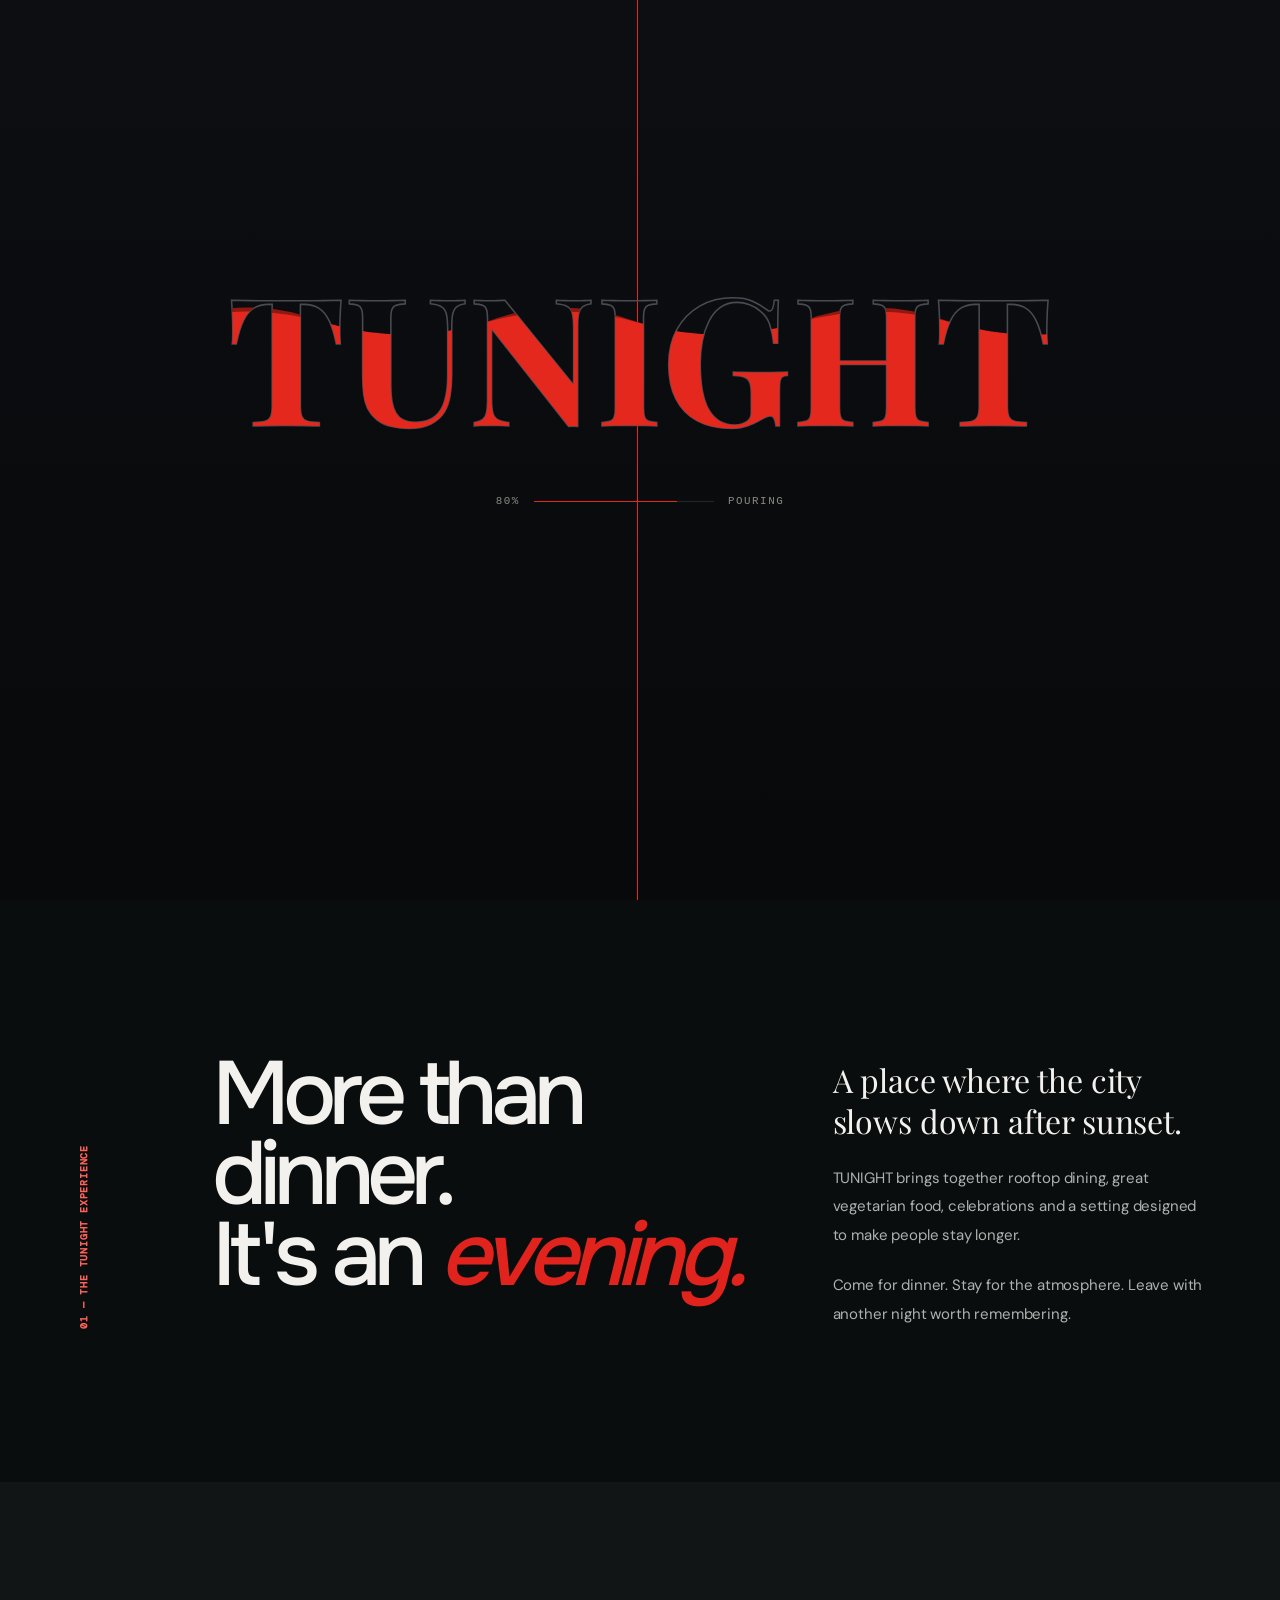
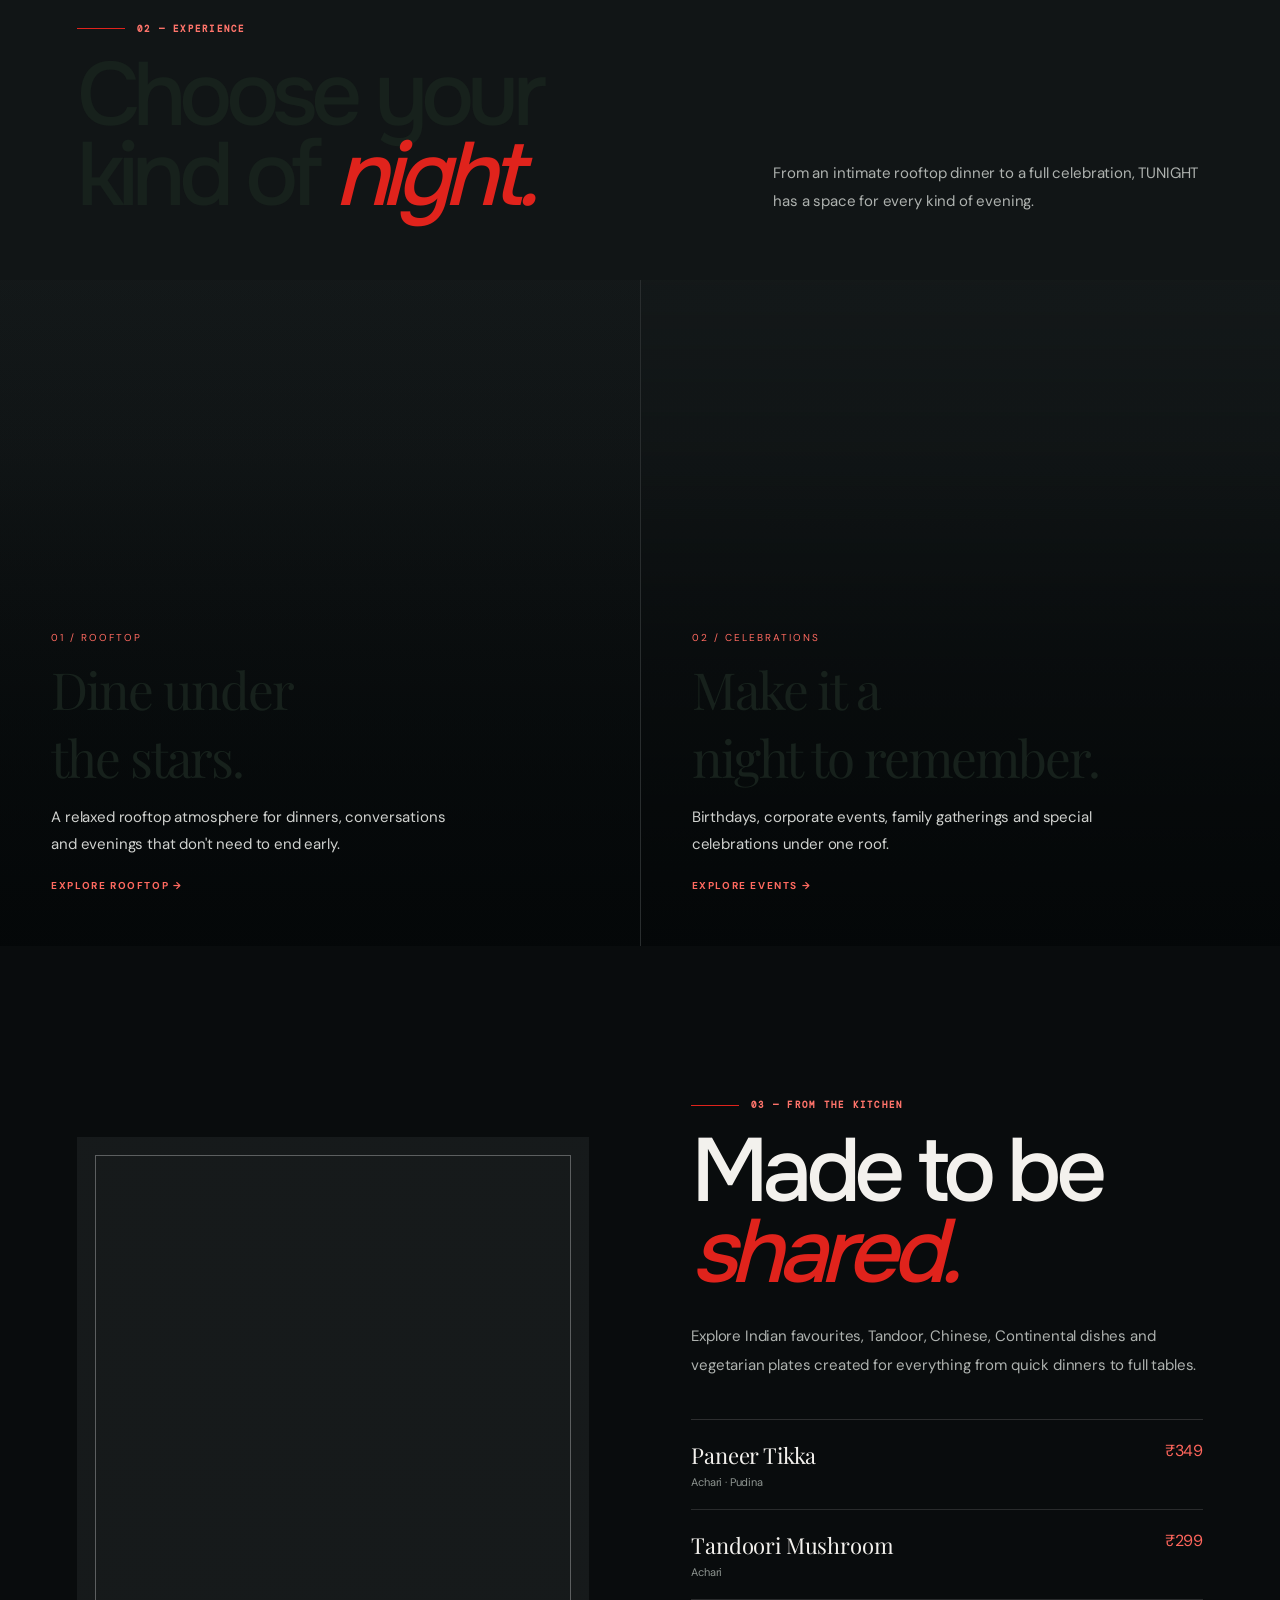
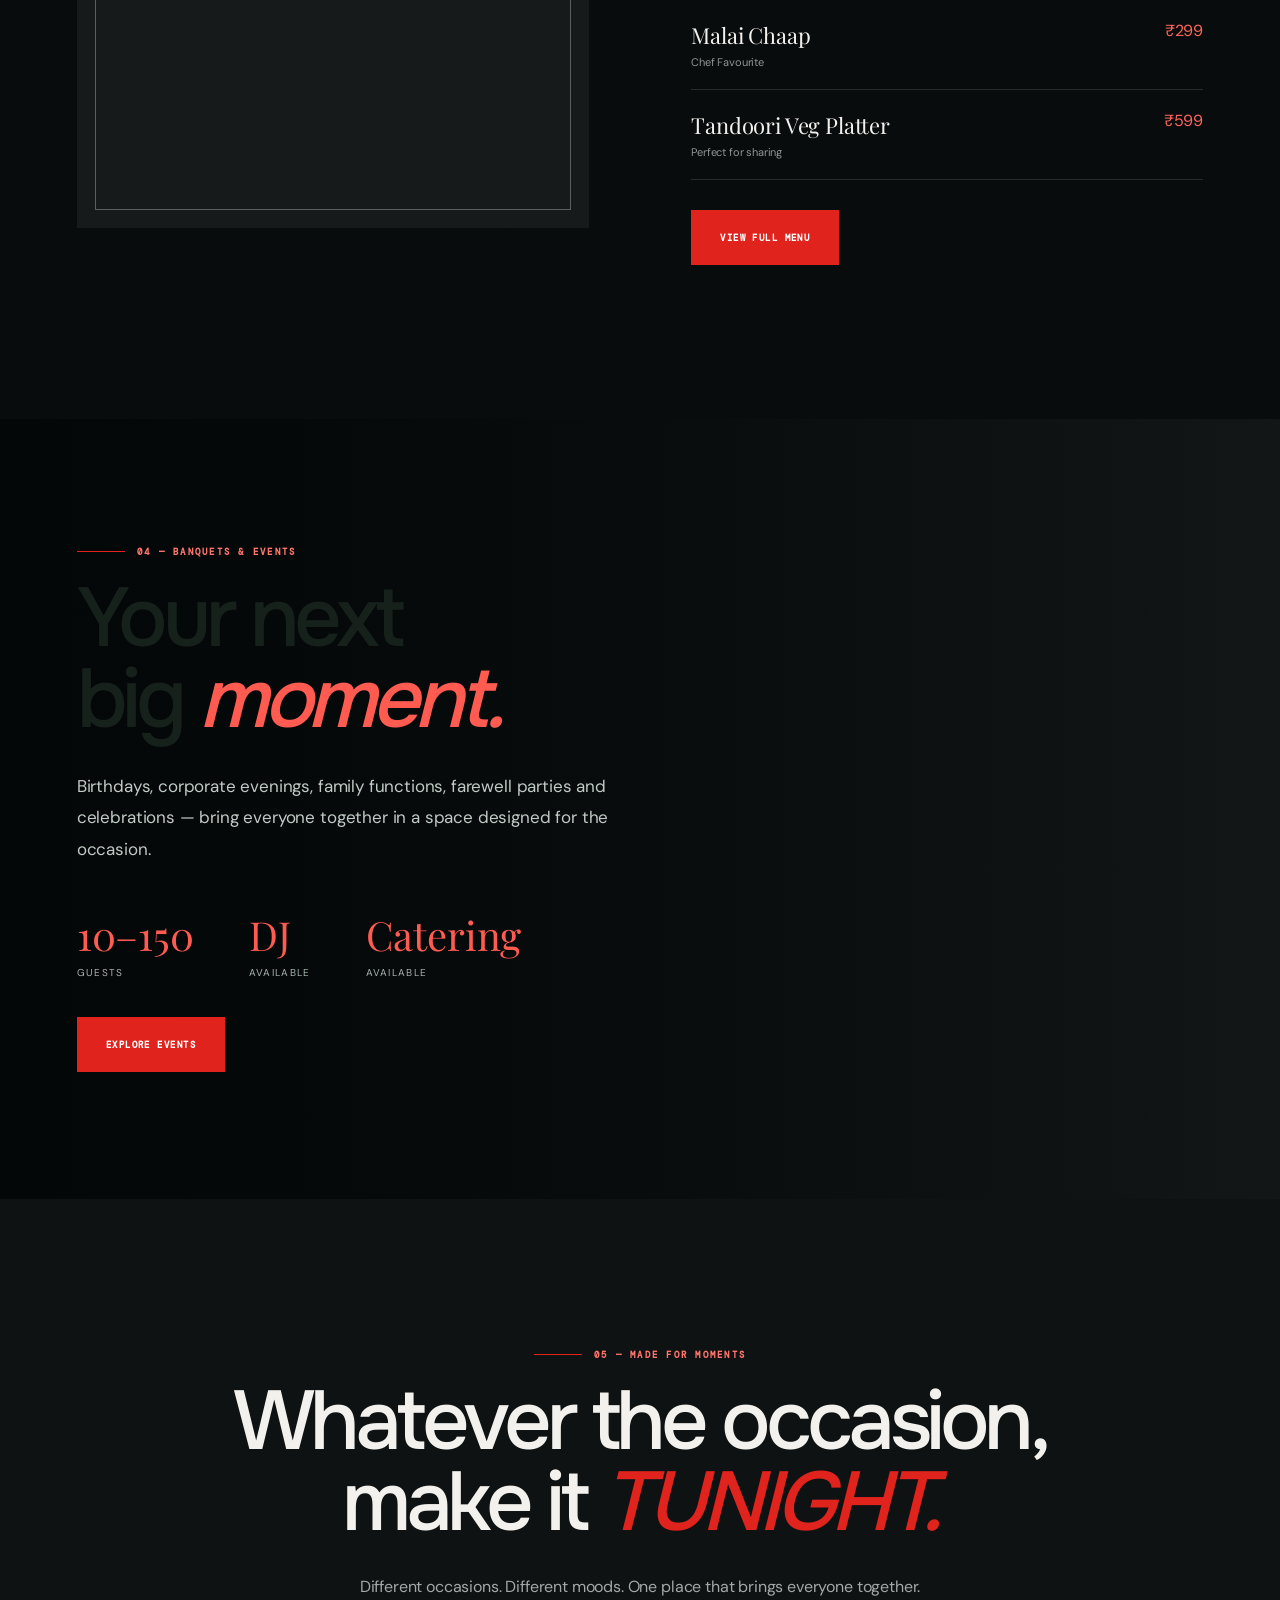
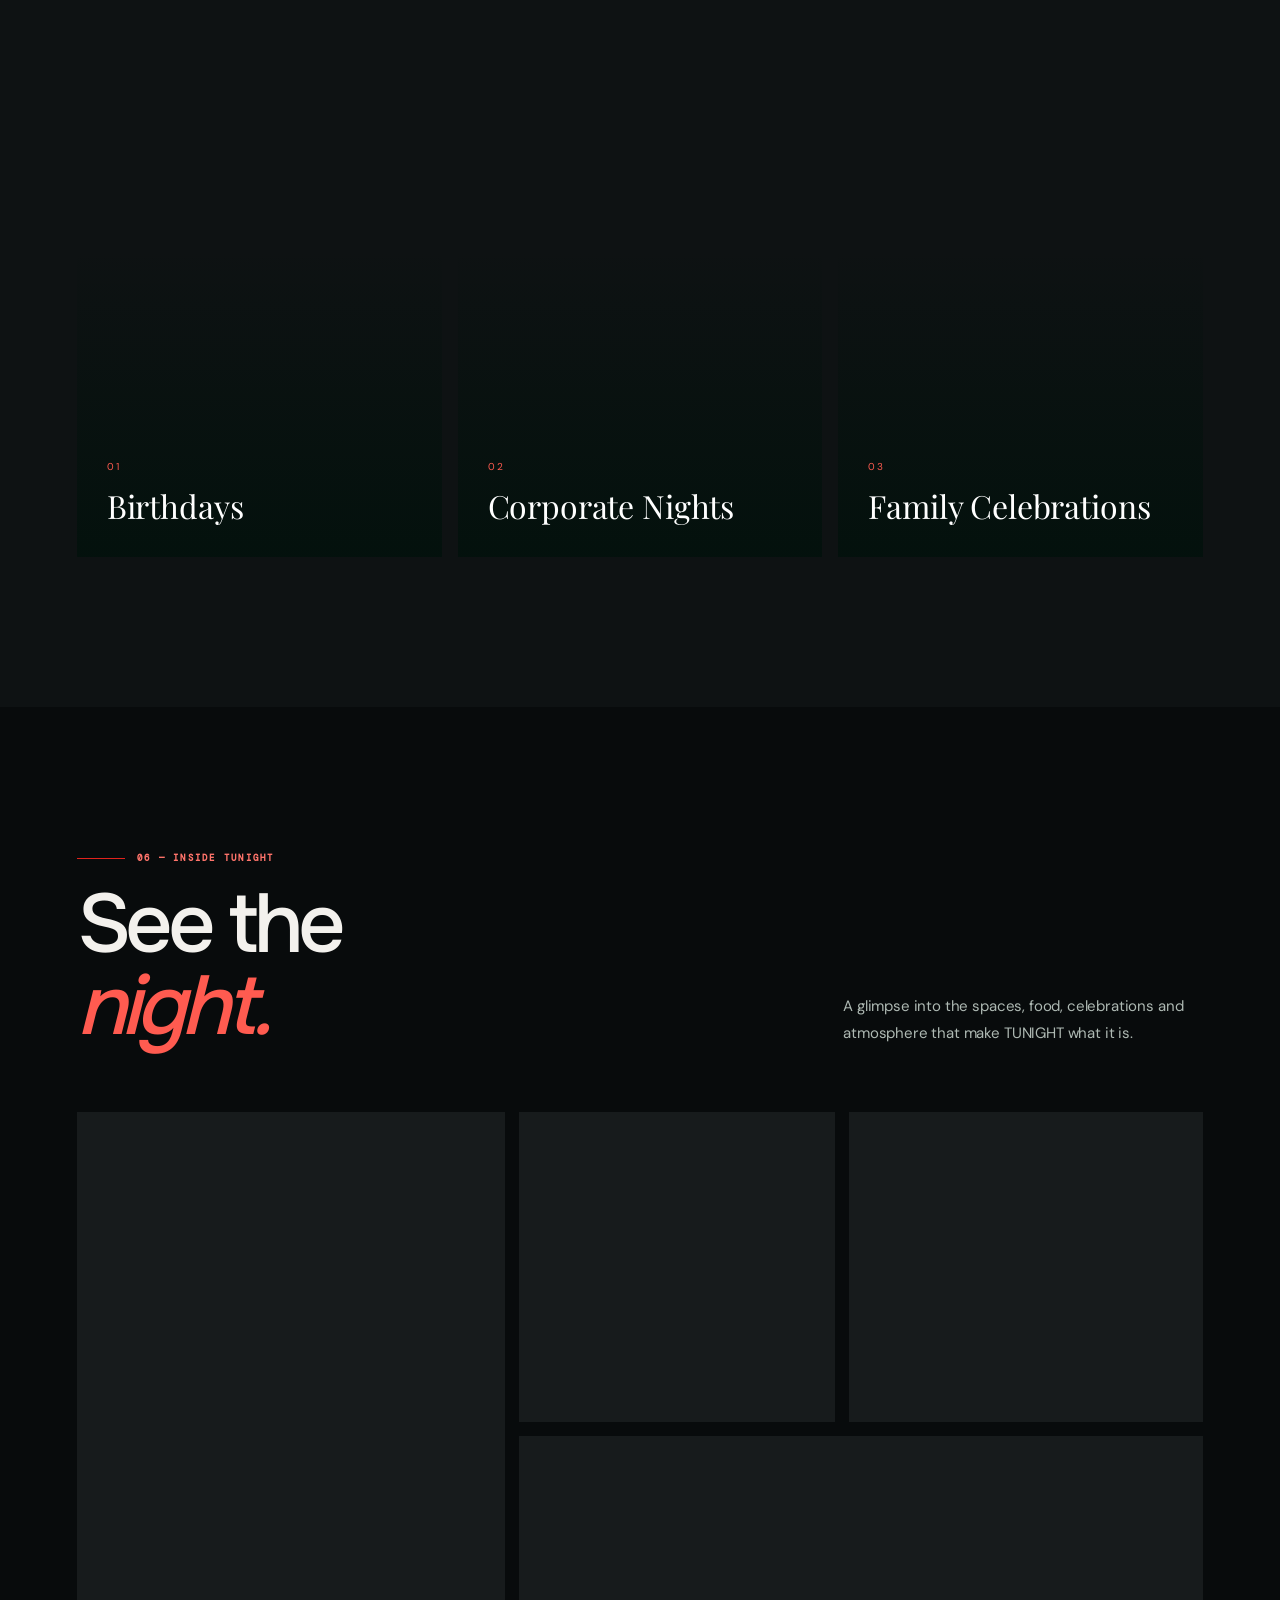
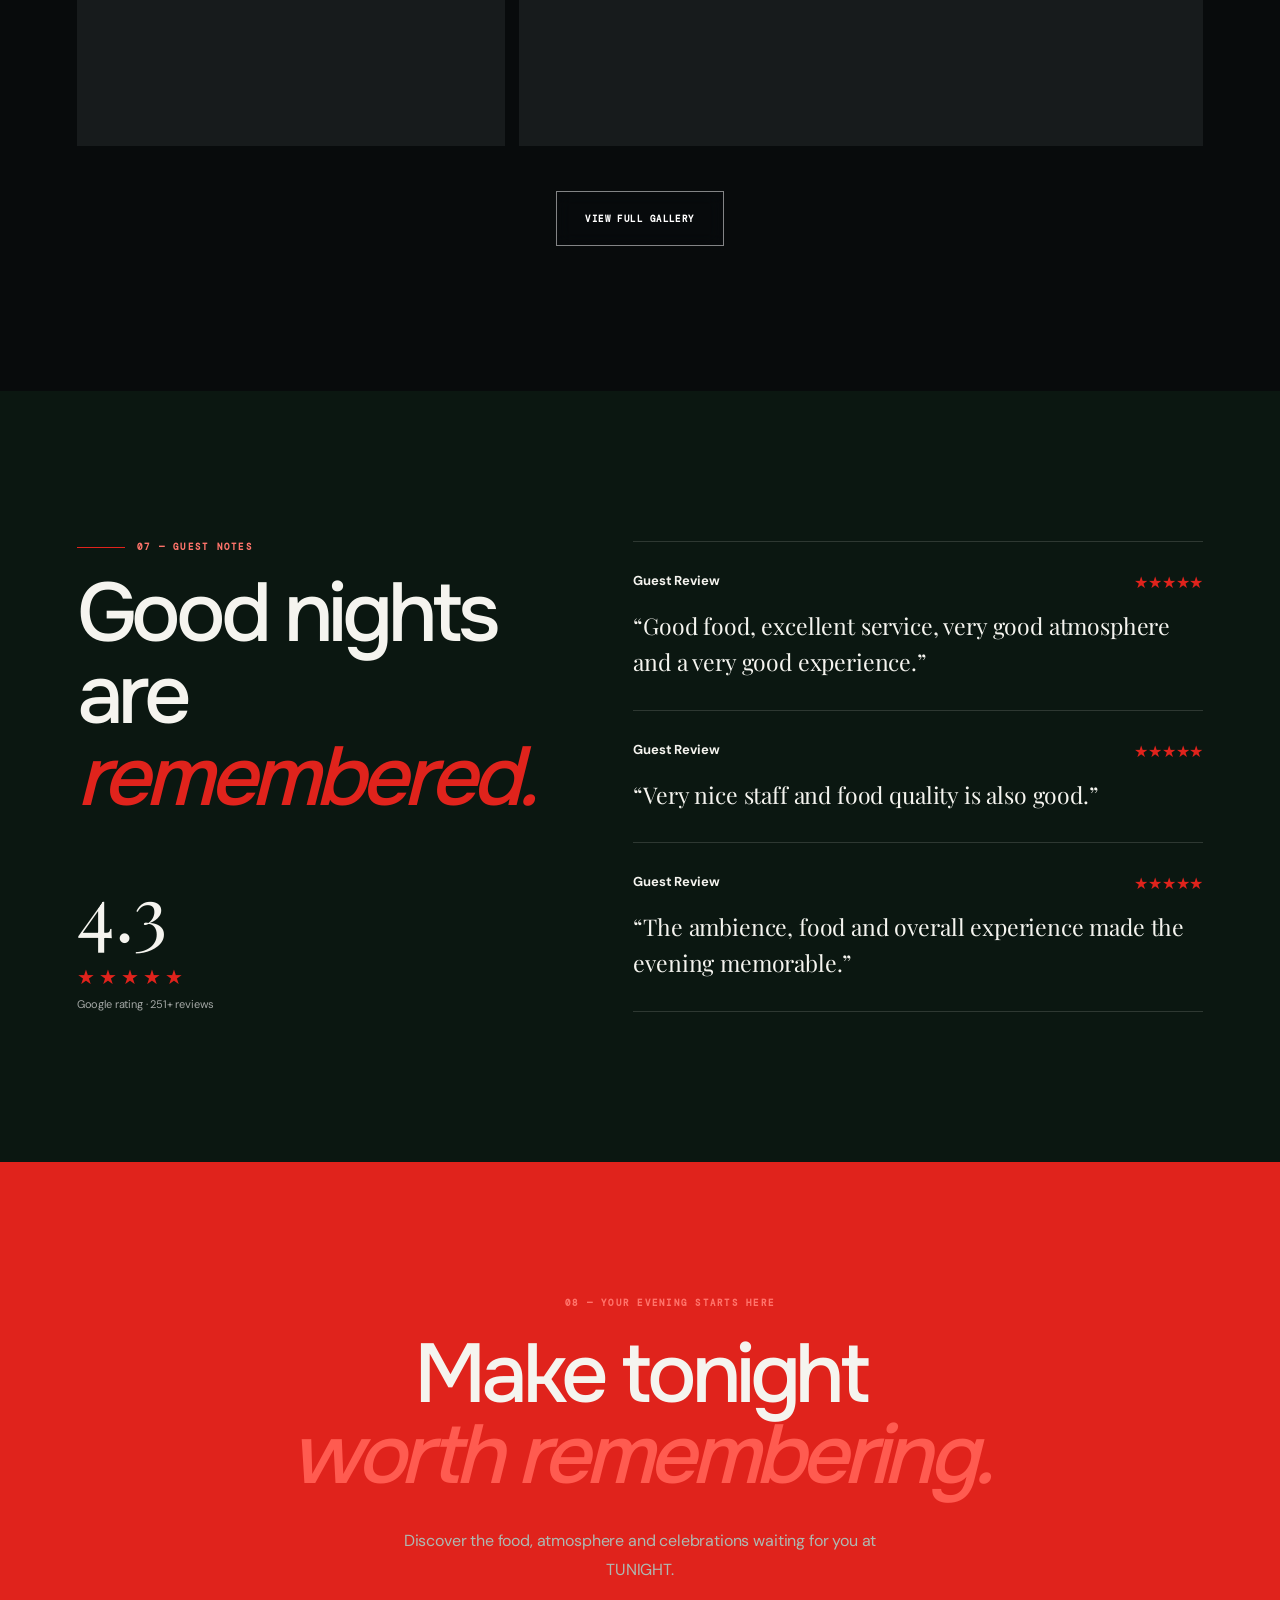
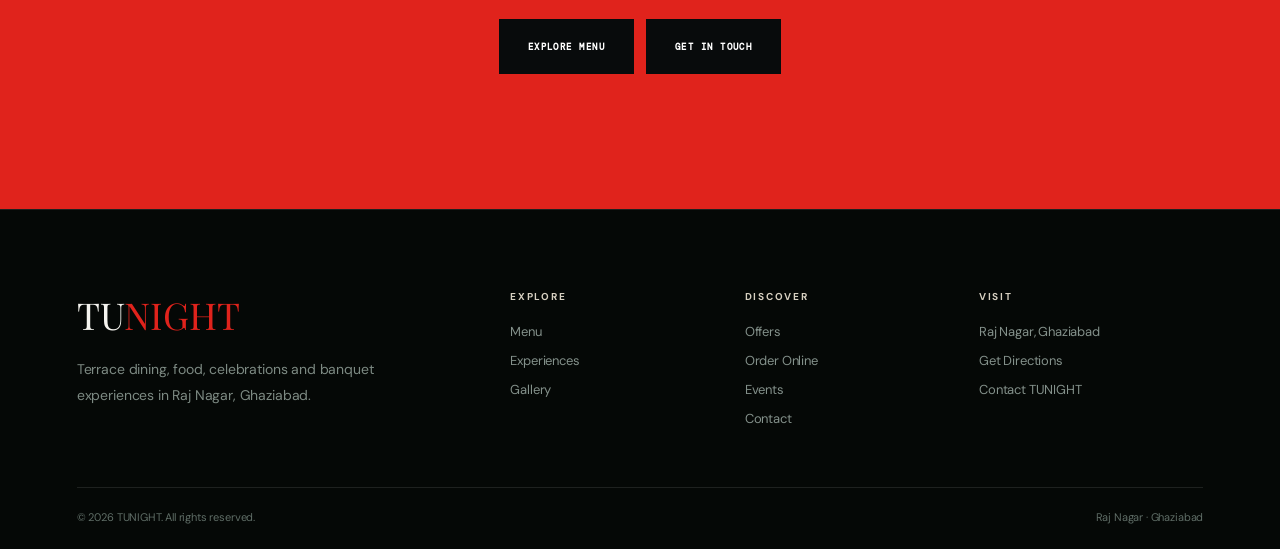
==== index.html @ 3afc0507 "Remove skip intro button from Tunight entry animation" ====
<!DOCTYPE html>
<html lang="en">
<head>
<meta charset="UTF-8">
<meta name="viewport" content="width=device-width, initial-scale=1.0">

<title>TUNIGHT — Terrace Restro & Banquet</title>

<link rel="preconnect" href="https://fonts.googleapis.com">
<link rel="preconnect" href="https://fonts.gstatic.com" crossorigin>

<link href="https://fonts.googleapis.com/css2?family=DM+Sans:wght@400;500;600;700&family=Playfair+Display:ital,wght@0,400;0,500;0,600;1,400;1,500&display=swap" rel="stylesheet">

<!-- UNIVERSAL / GLOBAL CSS -->
<link rel="stylesheet" href="global.css">

<style>

:root{
    --green:#09271d;
    --green-2:#103b2d;
    --green-3:#174936;

    --gold:#c7a766;
    --gold-light:#dfc98f;

    --cream:#f3eee3;
    --cream-light:#faf8f2;

    --white:#ffffff;
    --black:#07100c;

    --text:#17231e;
    --muted:#707872;

    --line:rgba(23,35,30,.14);

    --container:1280px;
}

*{
    margin:0;
    padding:0;
    box-sizing:border-box;
}

html{
    scroll-behavior:smooth;
}

body{
    background:var(--cream);
    color:var(--text);
    font-family:"DM Sans",sans-serif;
    overflow-x:hidden;
}

img{
    display:block;
    width:100%;
}

a{
    color:inherit;
    text-decoration:none;
}

button{
    font:inherit;
}

.container{
    width:min(var(--container),90%);
    margin:auto;
}

/* IMAGE */

.photo{
    position:relative;
    overflow:hidden;
    background:
        linear-gradient(
            135deg,
            #12382b,
            #071811
        );
}

.photo::before{
    content:"TUNIGHT";
    position:absolute;
    inset:0;
    display:grid;
    place-items:center;
    color:rgba(255,255,255,.18);
    font-family:"Playfair Display",serif;
    font-size:30px;
    letter-spacing:.08em;
    z-index:0;
}

.photo img{
    position:relative;
    z-index:1;
    height:100%;
    object-fit:cover;
}

.photo img[src=""]{
    display:none;
}

/* HEADER */

.header{
    position:absolute;
    top:0;
    left:0;
    width:100%;
    z-index:100;
    color:white;
    border-bottom:1px solid rgba(255,255,255,.15);
}

.nav{
    min-height:88px;
    display:flex;
    align-items:center;
    justify-content:space-between;
    gap:30px;
}

.logo{
    font-family:"Playfair Display",serif;
    font-size:31px;
    letter-spacing:-1.5px;
    white-space:nowrap;
}

.logo span{
    color:var(--gold-light);
}

.nav-links{
    display:flex;
    align-items:center;
    gap:28px;
}

.nav-links a{
    position:relative;
    font-size:10px;
    font-weight:700;
    letter-spacing:.13em;
    text-transform:uppercase;
    color:#f7f6f0;
}

.nav-links a::after{
    content:"";
    position:absolute;
    left:0;
    bottom:-9px;
    width:0;
    height:1px;
    background:var(--gold-light);
    transition:.3s;
}

.nav-links a:hover::after,
.nav-links a.active::after{
    width:100%;
}

.nav-right{
    display:flex;
    align-items:center;
    gap:12px;
}

.cart{
    width:42px;
    height:42px;
    border:1px solid rgba(255,255,255,.28);
    border-radius:50%;
    display:grid;
    place-items:center;
    font-size:15px;
}

.header-button{
    padding:14px 21px;
    background:var(--gold);
    color:var(--green);
    font-size:10px;
    font-weight:700;
    letter-spacing:.13em;
    text-transform:uppercase;
}

.menu-button{
    display:none;
    width:42px;
    height:42px;
    border:1px solid rgba(255,255,255,.3);
    background:transparent;
    color:white;
    cursor:pointer;
}

/* MOBILE MENU */

.mobile-menu{
    position:fixed;
    inset:0;
    z-index:1000;
    background:var(--green);
    color:white;
    padding:24px;
    transform:translateX(100%);
    transition:.4s ease;
}

.mobile-menu.open{
    transform:translateX(0);
}

.mobile-menu-top{
    display:flex;
    justify-content:space-between;
    align-items:center;
}

.mobile-close{
    width:42px;
    height:42px;
    border:1px solid rgba(255,255,255,.25);
    background:transparent;
    color:white;
    font-size:25px;
}

.mobile-links{
    margin-top:55px;
}

.mobile-links a{
    display:block;
    padding:17px 0;
    border-bottom:1px solid rgba(255,255,255,.1);
    font-family:"Playfair Display",serif;
    font-size:34px;
}

/* EYEBROW */

.eyebrow{
    display:flex;
    align-items:center;
    gap:12px;
    color:var(--gold-light);
    font-size:10px;
    font-weight:700;
    letter-spacing:.23em;
    text-transform:uppercase;
}

.eyebrow::before{
    content:"";
    width:44px;
    height:1px;
    background:var(--gold);
}

/* HERO */

.hero{
    min-height:100vh;
    position:relative;
    display:flex;
    align-items:center;
    color:white;
    background:var(--green);
    overflow:hidden;
}

.hero-photo{
    position:absolute;
    inset:0;
}

.hero-photo img{
    height:100%;
    object-fit:cover;
    object-position:center;
    animation:heroScale 12s ease-out forwards;
}

@keyframes heroScale{
    from{
        transform:scale(1.08);
    }

    to{
        transform:scale(1);
    }
}

.hero-overlay{
    position:absolute;
    inset:0;
    background:
        linear-gradient(
            90deg,
            rgba(2,17,12,.95),
            rgba(2,17,12,.62) 48%,
            rgba(2,17,12,.22)
        ),
        linear-gradient(
            0deg,
            rgba(2,17,12,.75),
            transparent 55%
        );
}

.hero-content{
    position:relative;
    z-index:2;
    padding-top:75px;
}

.hero h1{
    max-width:900px;
    margin-top:28px;
    font-family:"Playfair Display",serif;
    font-size:clamp(70px,9.8vw,140px);
    line-height:.82;
    font-weight:400;
    letter-spacing:-.075em;
}

.hero h1 em{
    color:var(--gold-light);
}

.hero-text{
    max-width:550px;
    margin-top:38px;
    color:#d1d8d3;
    font-size:17px;
    line-height:1.85;
}

.hero-buttons{
    display:flex;
    gap:12px;
    margin-top:38px;
}

.button{
    min-height:53px;
    padding:0 27px;
    display:inline-flex;
    align-items:center;
    justify-content:center;
    font-size:10px;
    font-weight:700;
    letter-spacing:.14em;
    text-transform:uppercase;
}

.button-gold{
    background:var(--gold);
    color:var(--green);
}

.button-outline{
    border:1px solid rgba(255,255,255,.45);
    color:white;
}

.hero-bottom{
    position:absolute;
    left:0;
    right:0;
    bottom:28px;
    z-index:3;
}

.hero-bottom-inner{
    display:flex;
    justify-content:space-between;
    align-items:center;
    color:#bbc5bf;
    font-size:9px;
    letter-spacing:.14em;
    text-transform:uppercase;
}

.scroll{
    display:flex;
    align-items:center;
    gap:12px;
}

.scroll span{
    width:45px;
    height:1px;
    background:var(--gold);
}

/* INTRO */

.intro{
    padding:150px 0;
    background:var(--cream-light);
}

.intro-grid{
    display:grid;
    grid-template-columns:70px 1.2fr .8fr;
    gap:65px;
}

.vertical{
    writing-mode:vertical-rl;
    transform:rotate(180deg);
    color:var(--gold);
    font-size:10px;
    font-weight:700;
    letter-spacing:.18em;
    text-transform:uppercase;
}

.intro h2{
    font-family:"Playfair Display",serif;
    font-size:clamp(58px,6.5vw,90px);
    line-height:.91;
    font-weight:400;
    letter-spacing:-.065em;
}

.intro h2 em{
    color:var(--gold);
}

.intro-copy{
    padding-top:5px;
}

.intro-copy h3{
    font-family:"Playfair Display",serif;
    font-size:29px;
    font-weight:400;
    line-height:1.35;
}

.intro-copy p{
    margin-top:22px;
    color:var(--muted);
    font-size:16px;
    line-height:1.9;
}

/* EXPERIENCE */

.experience{
    padding:145px 0 0;
    background:var(--green);
    color:white;
}

.section-heading{
    display:flex;
    justify-content:space-between;
    align-items:flex-end;
    gap:50px;
    margin-bottom:68px;
}

.section-heading h2{
    margin-top:20px;
    font-family:"Playfair Display",serif;
    font-size:clamp(58px,6.5vw,90px);
    font-weight:400;
    line-height:.87;
    letter-spacing:-.065em;
}

.section-heading h2 em{
    color:var(--gold-light);
}

.section-heading p{
    max-width:430px;
    color:#abb8b1;
    font-size:16px;
    line-height:1.85;
}

.experience-grid{
    display:grid;
    grid-template-columns:1fr 1fr;
}

.experience-card{
    height:650px;
    position:relative;
    overflow:hidden;
}

.experience-card .photo{
    position:absolute;
    inset:0;
}

.experience-card .photo img{
    transition:.8s;
}

.experience-card:hover .photo img{
    transform:scale(1.05);
}

.experience-card::after{
    content:"";
    position:absolute;
    inset:0;
    background:linear-gradient(
        0deg,
        rgba(2,17,12,.94),
        rgba(2,17,12,.05) 68%
    );
}

.experience-info{
    position:absolute;
    left:45px;
    right:45px;
    bottom:43px;
    z-index:2;
}

.experience-number{
    color:var(--gold-light);
    font-size:10px;
    letter-spacing:.2em;
}

.experience-info h3{
    margin-top:11px;
    font-family:"Playfair Display",serif;
    font-size:47px;
    font-weight:400;
}

.experience-info p{
    max-width:480px;
    margin-top:13px;
    color:#c3ccc7;
    font-size:15px;
    line-height:1.8;
}

.text-link{
    display:inline-block;
    margin-top:21px;
    color:var(--gold-light);
    font-size:10px;
    font-weight:700;
    letter-spacing:.14em;
    text-transform:uppercase;
}

/* FOOD */

.food{
    padding:150px 0;
    background:var(--cream);
}

.food-grid{
    display:grid;
    grid-template-columns:1fr 1fr;
    gap:90px;
    align-items:center;
}

.food-image{
    height:680px;
}

.food-image::after{
    content:"";
    position:absolute;
    inset:24px;
    border:1px solid rgba(255,255,255,.55);
    z-index:3;
    pointer-events:none;
}

.food-image img{
    transition:.7s;
}

.food-image:hover img{
    transform:scale(1.035);
}

.food-content h2{
    margin-top:20px;
    font-family:"Playfair Display",serif;
    font-size:clamp(58px,6.5vw,90px);
    line-height:.88;
    font-weight:400;
    letter-spacing:-.065em;
}

.food-content h2 em{
    color:var(--gold);
}

.food-content>p{
    max-width:530px;
    margin-top:30px;
    color:var(--muted);
    font-size:16px;
    line-height:1.9;
}

.food-list{
    margin-top:40px;
    border-top:1px solid var(--line);
}

.food-item{
    display:flex;
    justify-content:space-between;
    gap:25px;
    padding:20px 0;
    border-bottom:1px solid var(--line);
}

.food-item h4{
    font-family:"Playfair Display",serif;
    font-size:21px;
    font-weight:400;
}

.food-item small{
    display:block;
    margin-top:5px;
    color:var(--muted);
    font-size:11px;
}

.price{
    color:var(--gold);
    white-space:nowrap;
}

/* BANQUET */

.banquet{
    min-height:720px;
    position:relative;
    display:flex;
    align-items:center;
    color:white;
    overflow:hidden;
}

.banquet-photo{
    position:absolute;
    inset:0;
}

.banquet-photo img{
    height:100%;
    object-fit:cover;
}

.banquet-overlay{
    position:absolute;
    inset:0;
    background:
        linear-gradient(
            90deg,
            rgba(2,17,12,.96),
            rgba(2,17,12,.58) 58%,
            rgba(2,17,12,.18)
        );
}

.banquet-content{
    position:relative;
    z-index:2;
}

.banquet-inner{
    max-width:800px;
}

.banquet h2{
    margin-top:20px;
    font-family:"Playfair Display",serif;
    font-size:clamp(62px,7.4vw,106px);
    line-height:.84;
    font-weight:400;
    letter-spacing:-.07em;
}

.banquet h2 em{
    color:var(--gold-light);
}

.banquet p{
    max-width:570px;
    margin-top:30px;
    color:#c1cbc5;
    font-size:17px;
    line-height:1.85;
}

.stats{
    display:flex;
    gap:55px;
    margin-top:43px;
}

.stat strong{
    display:block;
    color:var(--gold-light);
    font-family:"Playfair Display",serif;
    font-size:40px;
    font-weight:400;
}

.stat span{
    display:block;
    margin-top:5px;
    color:#a9b5ae;
    font-size:10px;
    letter-spacing:.13em;
    text-transform:uppercase;
}

/* OCCASIONS */

.occasions{
    padding:150px 0;
    background:var(--cream-light);
}

.center{
    max-width:850px;
    margin:auto;
    text-align:center;
}

.center .eyebrow{
    justify-content:center;
}

.center h2{
    margin-top:20px;
    font-family:"Playfair Display",serif;
    font-size:clamp(58px,6.5vw,90px);
    line-height:.89;
    font-weight:400;
    letter-spacing:-.065em;
}

.center h2 em{
    color:var(--gold);
}

.center p{
    max-width:570px;
    margin:28px auto 0;
    color:var(--muted);
    font-size:16px;
    line-height:1.9;
}

.occasion-grid{
    display:grid;
    grid-template-columns:repeat(3,1fr);
    gap:16px;
    margin-top:75px;
}

.occasion{
    height:480px;
    position:relative;
    overflow:hidden;
}

.occasion .photo{
    position:absolute;
    inset:0;
}

.occasion img{
    transition:.7s;
}

.occasion:hover img{
    transform:scale(1.05);
}

.occasion::after{
    content:"";
    position:absolute;
    inset:0;
    background:linear-gradient(
        0deg,
        rgba(2,17,12,.88),
        transparent 65%
    );
}

.occasion-info{
    position:absolute;
    left:30px;
    right:30px;
    bottom:30px;
    z-index:2;
    color:white;
}

.occasion-info small{
    color:var(--gold-light);
    font-size:10px;
    letter-spacing:.2em;
}

.occasion-info h3{
    margin-top:9px;
    font-family:"Playfair Display",serif;
    font-size:32px;
    font-weight:400;
}

/* GALLERY */

.gallery{
    padding:145px 0;
    background:var(--green);
    color:white;
}

.gallery-top{
    display:flex;
    justify-content:space-between;
    align-items:flex-end;
    gap:50px;
    margin-bottom:65px;
}

.gallery-top h2{
    margin-top:20px;
    font-family:"Playfair Display",serif;
    font-size:clamp(58px,6.5vw,90px);
    line-height:.88;
    font-weight:400;
    letter-spacing:-.065em;
}

.gallery-top h2 em{
    color:var(--gold-light);
}

.gallery-top p{
    max-width:360px;
    color:#aeb9b3;
    font-size:15px;
    line-height:1.8;
}

.gallery-grid{
    display:grid;
    grid-template-columns:1.15fr .85fr .95fr;
    grid-template-rows:310px 310px;
    gap:14px;
}

.gallery-item{
    position:relative;
    overflow:hidden;
}

.gallery-item.tall{
    grid-row:span 2;
}

.gallery-item.wide{
    grid-column:span 2;
}

.gallery-item img{
    height:100%;
    object-fit:cover;
    transition:.7s;
}

.gallery-item:hover img{
    transform:scale(1.05);
}

.gallery-more{
    text-align:center;
    margin-top:45px;
}

/* TESTIMONIAL */

.testimonial{
    padding:150px 0;
    background:var(--cream);
}

.testimonial-grid{
    display:grid;
    grid-template-columns:.75fr 1.25fr;
    gap:100px;
}

.testimonial-title h2{
    margin-top:20px;
    font-family:"Playfair Display",serif;
    font-size:clamp(55px,6vw,82px);
    line-height:.88;
    font-weight:400;
    letter-spacing:-.065em;
}

.testimonial-title h2 em{
    color:var(--gold);
}

.rating{
    margin-top:42px;
}

.rating-number{
    font-family:"Playfair Display",serif;
    font-size:76px;
}

.stars{
    margin-top:3px;
    color:var(--gold);
    font-size:20px;
    letter-spacing:4px;
}

.rating-note{
    margin-top:7px;
    color:var(--muted);
    font-size:11px;
}

.reviews{
    border-top:1px solid var(--line);
}

.review{
    padding:30px 0;
    border-bottom:1px solid var(--line);
}

.review-top{
    display:flex;
    justify-content:space-between;
}

.review-name{
    font-size:13px;
    font-weight:700;
}

.review-stars{
    color:var(--gold);
}

.review p{
    max-width:700px;
    margin-top:15px;
    font-family:"Playfair Display",serif;
    font-size:23px;
    line-height:1.55;
}

/* FINAL */

.final{
    padding:135px 0;
    background:var(--green);
    color:white;
    text-align:center;
}

.final .eyebrow{
    justify-content:center;
}

.final h2{
    max-width:900px;
    margin:25px auto 0;
    font-family:"Playfair Display",serif;
    font-size:clamp(65px,8vw,112px);
    line-height:.84;
    font-weight:400;
    letter-spacing:-.07em;
}

.final h2 em{
    color:var(--gold-light);
}

.final p{
    max-width:530px;
    margin:30px auto 0;
    color:#aeb9b2;
    font-size:16px;
    line-height:1.8;
}

.final-buttons{
    display:flex;
    justify-content:center;
    gap:12px;
    margin-top:35px;
}

/* FOOTER */

.footer{
    padding:80px 0 25px;
    background:#03130e;
    color:white;
}

.footer-grid{
    display:grid;
    grid-template-columns:1.5fr .7fr .7fr .9fr;
    gap:60px;
}

.footer-logo{
    font-family:"Playfair Display",serif;
    font-size:37px;
}

.footer-logo span{
    color:var(--gold);
}

.footer-description{
    max-width:360px;
    margin-top:18px;
    color:#7d8a83;
    font-size:14px;
    line-height:1.8;
}

.footer h4{
    margin-bottom:20px;
    color:#d7d0c1;
    font-size:10px;
    letter-spacing:.17em;
    text-transform:uppercase;
}

.footer-links{
    display:grid;
    gap:12px;
}

.footer-links a{
    color:#84918b;
    font-size:13px;
}

.footer-links a:hover{
    color:var(--gold-light);
}

.footer-bottom{
    display:flex;
    justify-content:space-between;
    margin-top:60px;
    padding-top:22px;
    border-top:1px solid rgba(255,255,255,.1);
    color:#5f6d66;
    font-size:11px;
}

/* RESPONSIVE */

@media(max-width:1100px){

    .nav-links{
        gap:17px;
    }

    .nav-links a{
        font-size:8px;
    }

    .intro-grid{
        grid-template-columns:45px 1fr 1fr;
        gap:35px;
    }

    .food-grid{
        gap:50px;
    }

}

@media(max-width:850px){

    .nav-links,
    .header-button{
        display:none;
    }

    .menu-button{
        display:block;
    }

    .intro-grid,
    .food-grid,
    .testimonial-grid{
        grid-template-columns:1fr;
    }

    .vertical{
        writing-mode:initial;
        transform:none;
    }

    .experience-grid{
        grid-template-columns:1fr;
    }

    .experience-card{
        height:560px;
    }

    .occasion-grid{
        grid-template-columns:1fr;
    }

    .gallery-grid{
        grid-template-columns:1fr 1fr;
        grid-template-rows:300px 300px 300px;
    }

    .gallery-item.tall{
        grid-row:span 2;
    }

    .gallery-item.wide{
        grid-column:span 2;
    }

    .footer-grid{
        grid-template-columns:1fr 1fr;
    }

}

@media(max-width:600px){

    .container{
        width:calc(100% - 40px);
    }

    .nav{
        min-height:76px;
    }

    .logo{
        font-size:28px;
    }

    .hero{
        min-height:720px;
    }

    .hero-content{
        padding-top:45px;
    }

    .hero h1{
        font-size:62px;
    }

    .hero-text{
        font-size:15px;
    }

    .hero-buttons{
        flex-wrap:wrap;
    }

    .hero-bottom-inner>div:last-child{
        display:none;
    }

    .intro,
    .experience,
    .food,
    .occasions,
    .gallery,
    .testimonial,
    .final{
        padding:90px 0;
    }

    .section-heading,
    .gallery-top{
        display:block;
    }

    .section-heading p,
    .gallery-top p{
        margin-top:25px;
    }

    .experience-card{
        height:500px;
    }

    .experience-info{
        left:25px;
        right:25px;
        bottom:30px;
    }

    .experience-info h3{
        font-size:38px;
    }

    .food-image{
        height:430px;
    }

    .banquet{
        min-height:650px;
    }

    .stats{
        gap:25px;
        flex-wrap:wrap;
    }

    .stat strong{
        font-size:32px;
    }

    .occasion{
        height:430px;
    }

    .gallery-grid{
        grid-template-rows:220px 220px 220px;
    }

    .review p{
        font-size:20px;
    }

    .final-buttons{
        flex-wrap:wrap;
    }

    .footer-grid{
        grid-template-columns:1fr;
        gap:35px;
    }

    .footer-bottom{
        display:block;
        line-height:2;
    }

}

</style>
<style id="tunight-cinematic-redesign">
/* TUNIGHT CINEMATIC REDESIGN — inspired by the reference's atmosphere, not its temple content */
@import url('https://fonts.googleapis.com/css2?family=Onest:wght@400;500;600;700;800&family=DM+Mono:wght@400;500&family=Playfair+Display:ital,wght@0,400;0,500;1,400;1,500&display=swap');
:root{
 --green:#07100d;--green-2:#0b1c16;--green-3:#123328;
 --gold:#e0231c;--gold-light:#ff6254;
 --cream:#e9e5dc;--cream-light:#f3f0e9;--white:#f5f4ef;--black:#050806;
 --text:#17211c;--muted:#858b85;--line:rgba(233,229,220,.14);
 --tn-gold:#e0231c;--tn-gold-light:#ff6254;--tn-green:#07100d;--tn-green-dark:#050806;--tn-cream:#e9e5dc;
 --container:1380px;
}
html{scroll-behavior:smooth;scroll-padding-top:92px}
body{font-family:'Onest','DM Sans',sans-serif;background:var(--green);color:var(--cream);overflow-x:hidden}
::selection{background:#e0231c;color:white}
.header{position:fixed!important;top:0;left:0;right:0;width:100%;z-index:1000;background:rgba(5,8,6,.64);border-bottom:1px solid rgba(255,255,255,.11);backdrop-filter:blur(18px);-webkit-backdrop-filter:blur(18px);transition:background .35s,border-color .35s}
.nav{min-height:78px}
.logo{font-family:'Onest',sans-serif;font-size:25px;font-weight:700;letter-spacing:-1.5px}
.logo span{color:#ff6254}
.nav-links{gap:clamp(14px,2vw,30px)}
.nav-links a,.header-button,.button,.eyebrow,.hero-bottom-inner,.vertical{font-family:'DM Mono',monospace;letter-spacing:.08em}
.nav-links a{font-size:10px}
.header-button,.button-gold{background:#e0231c!important;color:#fff!important;transition:transform .35s cubic-bezier(.22,1,.36,1),background .3s}
.header-button:hover,.button-gold:hover{background:#ff4035!important;transform:translateY(-3px)}
.cart{border-radius:0;border-color:rgba(255,255,255,.22)}
.menu-button{border-radius:0}
.mobile-menu{background:#070d0a!important}
.hero,.menu-hero,.story-hero{background:#050806;color:#f5f4ef;isolation:isolate}
.hero{min-height:100svh;padding-top:76px}
.hero-photo img{filter:saturate(.72) contrast(1.08);animation:tnHeroReveal 1.5s cubic-bezier(.16,1,.3,1) both,heroScale 18s ease-out forwards}
.hero-overlay{background:linear-gradient(90deg,rgba(3,8,6,.94) 0%,rgba(3,8,6,.62) 48%,rgba(3,8,6,.1) 100%),linear-gradient(0deg,rgba(3,8,6,.88),transparent 60%)}
.hero-content{padding-top:100px}
.hero h1,.menu-hero h1,.story-hero h1{font-family:'Onest',sans-serif;font-size:clamp(58px,10vw,150px);line-height:.88;letter-spacing:-.085em;font-weight:500;max-width:1100px}
.hero h1 em,.menu-hero h1 em,.story-hero h1 em{font-family:'Playfair Display',serif;font-weight:400;color:#ff6254}
.hero-text{max-width:480px;color:rgba(245,244,239,.72);font-size:15px;line-height:1.9}
.eyebrow{color:#ff6254;font-size:10px;letter-spacing:.17em}
.eyebrow::before{background:#e0231c}
.button{min-height:54px;border-radius:0;padding:0 26px}
.button-outline{border-color:rgba(245,244,239,.38);transition:background .3s,border-color .3s}
.button-outline:hover{background:rgba(255,255,255,.08);border-color:#fff}
.hero-bottom{bottom:26px}
.hero-bottom-inner{font-size:9px;color:rgba(245,244,239,.58)}
.scroll span{background:#e0231c}
.intro,.experience,.food,.banquet,.occasions,.gallery,.testimonial,.final,
.feature,.events,.process,.story-intro,.story-image-section,.philosophy,.story-experience,.story-quote,.story-banquet,.values,
.menu-category,.menu-feature{background:#e9e5dc;color:#17211c}
.intro,.experience,.food,.banquet,.occasions,.gallery,.testimonial,.final,.feature,.events,.process,.story-intro,.story-image-section,.philosophy,.story-experience,.story-quote,.story-banquet,.values,.menu-category,.menu-feature{position:relative}
.intro,.feature,.story-intro,.philosophy,.story-experience,.story-quote,.values{padding-top:clamp(85px,11vw,155px);padding-bottom:clamp(85px,11vw,155px)}
.intro h2,.experience h2,.food h2,.banquet h2,.occasions h2,.gallery h2,.testimonial h2,.final h2,
.feature h2,.events h2,.process h2,.story-intro h2,.philosophy h2,.story-experience h2,.story-banquet h2,.values h2,
.menu-category h2,.menu-feature h2{font-family:'Onest',sans-serif;font-weight:500;letter-spacing:-.065em;line-height:.98;font-size:clamp(38px,6.5vw,84px)}
.vertical{color:#e0231c}
section:not(.hero):not(.menu-hero):not(.story-hero){overflow:hidden}
.photo{background:linear-gradient(135deg,#1a3329,#070d0a)}
.photo::before{color:rgba(255,255,255,.12);font-family:'Onest',sans-serif;letter-spacing:.15em}
.photo img{transition:transform 1.1s cubic-bezier(.16,1,.3,1),filter .7s;filter:saturate(.82)}
.photo:hover img,.gallery-item:hover img,.experience-card:hover img,.occasion:hover img{transform:scale(1.045);filter:saturate(1)}
.experience-card,.occasion,.gallery-item,.menu-card,.food-card,.product-card{border-radius:0!important;overflow:hidden}
.experience-card,.occasion,.gallery-item{transition:transform .6s cubic-bezier(.16,1,.3,1),border-color .3s}
.experience-card:hover,.occasion:hover{transform:translateY(-5px)}
.testimonial{background:#0b1711!important;color:#f5f4ef!important}
.testimonial h2,.testimonial p,.testimonial blockquote{color:#f5f4ef}
.final{background:#0b1711!important;color:#f5f4ef!important}
.final h2{color:#f5f4ef}
.footer{background:#050806!important;color:#f5f4ef!important;border-top:1px solid rgba(255,255,255,.1)}
.footer a{transition:color .25s}
.footer a:hover{color:#ff6254}
.mobile-links a{font-family:'Onest',sans-serif;font-weight:400;letter-spacing:-.04em}
.mobile-links a:hover{color:#ff6254}
.menu-hero,.story-hero{min-height:78vh;padding-top:100px}
.menu-hero h1,.story-hero h1{margin-top:24px}
.menu-category,.menu-feature{padding-top:clamp(65px,8vw,120px);padding-bottom:clamp(65px,8vw,120px)}
.menu-category:nth-of-type(even){background:#f3f0e9}
.menu-item,.menu-card{border-color:rgba(23,33,28,.14)!important}
.menu-item:hover{border-color:#e0231c!important}
.menu-feature{background:#0b1711!important;color:#f5f4ef!important}
.menu-feature h2,.menu-feature p{color:#f5f4ef}
.story-quote{background:#0b1711!important;color:#f5f4ef!important}
.story-quote *{color:#f5f4ef}
.reveal-ready [data-reveal]{opacity:0;transform:translateY(26px);transition:opacity .9s cubic-bezier(.16,1,.3,1),transform .9s cubic-bezier(.16,1,.3,1)}
.reveal-ready [data-reveal].is-visible{opacity:1;transform:translateY(0)}
.tn-progress{position:fixed;top:0;left:0;height:2px;width:0;z-index:2000;background:#e0231c;pointer-events:none}
.tn-grain{position:fixed;inset:0;z-index:900;pointer-events:none;opacity:.035;background-image:url("data:image/svg+xml,%3Csvg viewBox='0 0 180 180' xmlns='http://www.w3.org/2000/svg'%3E%3Cfilter id='n'%3E%3CfeTurbulence type='fractalNoise' baseFrequency='.9' numOctaves='3' stitchTiles='stitch'/%3E%3C/filter%3E%3Crect width='100%25' height='100%25' filter='url(%23n)' opacity='.65'/%3E%3C/svg%3E")}
@keyframes tnHeroReveal{from{clip-path:inset(0 0 18% 0);opacity:.4}to{clip-path:inset(0);opacity:1}}
@media(max-width:900px){.nav{min-height:70px}.nav-links{display:none}.menu-button{display:block}.hero{min-height:92svh}.hero h1,.menu-hero h1,.story-hero h1{font-size:clamp(55px,13vw,100px)}.hero-overlay{background:linear-gradient(90deg,rgba(3,8,6,.82),rgba(3,8,6,.35)),linear-gradient(0deg,rgba(3,8,6,.9),transparent 70%)}.hero-bottom-inner{gap:16px}.intro-grid{gap:30px}}
@media(max-width:600px){.container{width:88%}.hero-content{padding-top:90px}.hero h1{font-size:clamp(52px,15vw,82px)}.hero-text{font-size:14px;margin-top:25px}.hero-buttons{flex-wrap:wrap;margin-top:28px}.button{padding:0 18px;min-height:49px}.hero-bottom{bottom:17px}.hero-bottom-inner{font-size:8px}.intro-grid{grid-template-columns:1fr;gap:24px}.vertical{writing-mode:initial;transform:none}.menu-hero,.story-hero{min-height:72svh}.header-button{padding:12px 13px}.logo{font-size:22px}}
@media(prefers-reduced-motion:reduce){html{scroll-behavior:auto}.hero-photo img{animation:none!important}.reveal-ready [data-reveal]{opacity:1;transform:none;transition:none}}
</style>
  <link rel="stylesheet" href="global.css?v=20261017">
</head>

<body>

<!-- TUNIGHT cinematic entry overlay: entry experience only; the original website remains underneath -->
<div id="tn-entry" aria-label="TUNIGHT opening intro">
  <div class="tn-door tn-door-l"></div><div class="tn-door tn-door-r"></div>
  <section id="tn-entry-content" aria-label="Tunight intro">
    <div class="tn-stage">
      <svg id="tn-svg" viewBox="0 0 900 250" role="img" aria-label="TUNIGHT">
        <defs><clipPath id="tn-clip"><text id="tn-tc" y="190" font-family="'Playfair Display',Georgia,serif" font-weight="700" font-size="170">TUNIGHT</text></clipPath></defs>
        <text id="tn-to" class="tn-outline" y="190" font-family="'Playfair Display',Georgia,serif" font-weight="700" font-size="170">TUNIGHT</text>
        <g clip-path="url(#tn-clip)"><g id="tn-water" transform="translate(0,270)"><path id="tn-w2" class="tn-wave tn-wave-b" fill="#8f1810"></path><path id="tn-w1" class="tn-wave" fill="#e5281d"></path></g></g>
        <text id="tn-tu" y="190" font-family="'Playfair Display',Georgia,serif" font-weight="700" font-size="170">TU</text>
      </svg>
      <div class="tn-count"><span id="tn-pct">0%</span><i><b id="tn-bar"></b></i><span>POURING</span></div>
      <p class="tn-tag tn-fade" id="tn-tag">Where the evening <em>begins.</em></p>
      <p class="tn-sub tn-fade" id="tn-sub">Dinners, celebrations and late conversations.</p>
      <div class="tn-act tn-fade" id="tn-act"><button class="tn-enter" id="tn-enter" type="button">OPEN THE DOORS</button></div>
    </div>
  </section>
</div>


<!-- HEADER -->

<header class="header">

    <div class="container nav">

        <a href="index.html" class="logo">
            TU<span>NIGHT</span>
        </a>

        <nav class="nav-links">

            <a href="index.html" class="active">Home</a>

            <a href="menu.html">Menu</a>

            <a href="events.html">Experiences</a>

            <a href="gallery.html">Gallery</a>

            <a href="offers.html">Offers</a>

            <a href="contact.html">Contact</a>

        </nav>

        <div class="nav-right">

            <a href="cart.html" class="cart">
                🛒
            </a>

            <a href="booking.html" class="header-button">
                Reserve
            </a>

            <button class="menu-button" id="menuOpen">
                ☰
            </button>

        </div>

    </div>

</header>


<!-- MOBILE MENU -->

<div class="mobile-menu" id="mobileMenu">

    <div class="mobile-menu-top">

        <div class="logo">
            TU<span>NIGHT</span>
        </div>

        <button class="mobile-close" id="menuClose">
            ×
        </button>

    </div>

    <nav class="mobile-links">

        <a href="index.html">Home</a>

        <a href="menu.html">Menu</a>

        <a href="events.html">Experiences</a>

        <a href="gallery.html">Gallery</a>

        <a href="offers.html">Offers</a>

        <a href="contact.html">Contact</a>

    </nav>

</div>


<!-- HERO -->

<section class="hero">

    <div class="hero-photo photo">

        <img
            src="assets/images/hero.jpg"
            alt="TUNIGHT Terrace Restro and Banquet">

    </div>

    <div class="hero-overlay"></div>

    <div class="container hero-content">

        <div class="eyebrow">
            Terrace Dining · Raj Nagar · Ghaziabad
        </div>

        <h1>
            Tonight is<br>
            for <em>living.</em>
        </h1>

        <p class="hero-text">
            Rooftop dining, unforgettable celebrations and food
            made for long evenings. Welcome to TUNIGHT.
        </p>

        <div class="hero-buttons">

            <a href="menu.html" class="button button-gold">
                Explore Menu
            </a>

            <a href="#experience" class="button button-outline">
                Discover TUNIGHT
            </a>

        </div>

    </div>

    <div class="hero-bottom">

        <div class="container hero-bottom-inner">

            <div>
                Raj Nagar · Ghaziabad
            </div>

            <div class="scroll">
                <span></span>
                Scroll to explore
            </div>

            <div>
                Dining · Events · Banquets
            </div>

        </div>

    </div>

</section>


<!-- INTRO -->

<section class="intro">

    <div class="container intro-grid">

        <div class="vertical">
            01 — The TUNIGHT Experience
        </div>

        <div>

            <h2>
                More than dinner.<br>
                It's an <em>evening.</em>
            </h2>

        </div>

        <div class="intro-copy">

            <h3>
                A place where the city slows down after sunset.
            </h3>

            <p>
                TUNIGHT brings together rooftop dining,
                great vegetarian food, celebrations and
                a setting designed to make people stay longer.
            </p>

            <p>
                Come for dinner. Stay for the atmosphere.
                Leave with another night worth remembering.
            </p>

        </div>

    </div>

</section>


<!-- EXPERIENCE -->

<section class="experience" id="experience">

    <div class="container">

        <div class="section-heading">

            <div>

                <div class="eyebrow">
                    02 — Experience
                </div>

                <h2>
                    Choose your<br>
                    kind of <em>night.</em>
                </h2>

            </div>

            <p>
                From an intimate rooftop dinner to a full celebration,
                TUNIGHT has a space for every kind of evening.
            </p>

        </div>

    </div>


    <div class="experience-grid">

        <a href="rooftop.html" class="experience-card">

            <div class="photo">

                <img
                    src="assets/images/rooftop.jpg"
                    alt="TUNIGHT rooftop">

            </div>

            <div class="experience-info">

                <div class="experience-number">
                    01 / ROOFTOP
                </div>

                <h3>
                    Dine under<br>
                    the stars.
                </h3>

                <p>
                    A relaxed rooftop atmosphere for dinners,
                    conversations and evenings that don't need to end early.
                </p>

                <span class="text-link">
                    Explore rooftop →
                </span>

            </div>

        </a>


        <a href="events.html" class="experience-card">

            <div class="photo">

                <img
                    src="assets/images/banquet.jpg"
                    alt="TUNIGHT banquet">

            </div>

            <div class="experience-info">

                <div class="experience-number">
                    02 / CELEBRATIONS
                </div>

                <h3>
                    Make it a<br>
                    night to remember.
                </h3>

                <p>
                    Birthdays, corporate events, family gatherings
                    and special celebrations under one roof.
                </p>

                <span class="text-link">
                    Explore events →
                </span>

            </div>

        </a>

    </div>

</section>


<!-- FOOD -->

<section class="food">

    <div class="container food-grid">

        <div class="food-image photo">

            <img
                src="assets/images/food-01.jpg"
                alt="TUNIGHT food">

        </div>


        <div class="food-content">

            <div class="eyebrow">
                03 — From The Kitchen
            </div>

            <h2>
                Made to be<br>
                <em>shared.</em>
            </h2>

            <p>
                Explore Indian favourites, Tandoor,
                Chinese, Continental dishes and vegetarian
                plates created for everything from quick
                dinners to full tables.
            </p>

            <div class="food-list">

                <div class="food-item">

                    <div>

                        <h4>Paneer Tikka</h4>

                        <small>
                            Achari · Pudina
                        </small>

                    </div>

                    <div class="price">
                        ₹349
                    </div>

                </div>


                <div class="food-item">

                    <div>

                        <h4>Tandoori Mushroom</h4>

                        <small>
                            Achari
                        </small>

                    </div>

                    <div class="price">
                        ₹299
                    </div>

                </div>


                <div class="food-item">

                    <div>

                        <h4>Malai Chaap</h4>

                        <small>
                            Chef Favourite
                        </small>

                    </div>

                    <div class="price">
                        ₹299
                    </div>

                </div>


                <div class="food-item">

                    <div>

                        <h4>Tandoori Veg Platter</h4>

                        <small>
                            Perfect for sharing
                        </small>

                    </div>

                    <div class="price">
                        ₹599
                    </div>

                </div>

            </div>

            <a href="menu.html" class="button button-gold" style="margin-top:30px;">
                View Full Menu
            </a>

        </div>

    </div>

</section>


<!-- BANQUET -->

<section class="banquet">

    <div class="banquet-photo photo">

        <img
            src="assets/images/banquet-main.jpg"
            alt="TUNIGHT banquet hall">

    </div>

    <div class="banquet-overlay"></div>

    <div class="container banquet-content">

        <div class="banquet-inner">

            <div class="eyebrow">
                04 — Banquets & Events
            </div>

            <h2>
                Your next<br>
                big <em>moment.</em>
            </h2>

            <p>
                Birthdays, corporate evenings, family functions,
                farewell parties and celebrations — bring everyone
                together in a space designed for the occasion.
            </p>

            <div class="stats">

                <div class="stat">

                    <strong>
                        10–150
                    </strong>

                    <span>
                        Guests
                    </span>

                </div>

                <div class="stat">

                    <strong>
                        DJ
                    </strong>

                    <span>
                        Available
                    </span>

                </div>

                <div class="stat">

                    <strong>
                        Catering
                    </strong>

                    <span>
                        Available
                    </span>

                </div>

            </div>

            <div class="hero-buttons">

                <a href="events.html" class="button button-gold">
                    Explore Events
                </a>

            </div>

        </div>

    </div>

</section>


<!-- OCCASIONS -->

<section class="occasions">

    <div class="container">

        <div class="center">

            <div class="eyebrow">
                05 — Made For Moments
            </div>

            <h2>
                Whatever the occasion,<br>
                make it <em>TUNIGHT.</em>
            </h2>

            <p>
                Different occasions. Different moods.
                One place that brings everyone together.
            </p>

        </div>


        <div class="occasion-grid">

            <a href="events.html#birthdays" class="occasion">

                <div class="photo">

                    <img
                        src="assets/images/event-01.jpg"
                        alt="Birthday celebration">

                </div>

                <div class="occasion-info">

                    <small>
                        01
                    </small>

                    <h3>
                        Birthdays
                    </h3>

                </div>

            </a>


            <a href="events.html#corporate" class="occasion">

                <div class="photo">

                    <img
                        src="assets/images/event-02.jpg"
                        alt="Corporate event">

                </div>

                <div class="occasion-info">

                    <small>
                        02
                    </small>

                    <h3>
                        Corporate Nights
                    </h3>

                </div>

            </a>


            <a href="events.html#family" class="occasion">

                <div class="photo">

                    <img
                        src="assets/images/event-03.jpg"
                        alt="Family celebration">

                </div>

                <div class="occasion-info">

                    <small>
                        03
                    </small>

                    <h3>
                        Family Celebrations
                    </h3>

                </div>

            </a>

        </div>

    </div>

</section>


<!-- GALLERY -->

<section class="gallery">

    <div class="container">

        <div class="gallery-top">

            <div>

                <div class="eyebrow">
                    06 — Inside TUNIGHT
                </div>

                <h2>
                    See the<br>
                    <em>night.</em>
                </h2>

            </div>

            <p>
                A glimpse into the spaces, food, celebrations
                and atmosphere that make TUNIGHT what it is.
            </p>

        </div>


        <div class="gallery-grid">

            <a href="gallery.html" class="gallery-item tall photo">

                <img
                    src="assets/images/gallery-01.jpg"
                    alt="TUNIGHT gallery">

            </a>


            <a href="gallery.html" class="gallery-item photo">

                <img
                    src="assets/images/gallery-02.jpg"
                    alt="TUNIGHT ambience">

            </a>


            <a href="gallery.html" class="gallery-item photo">

                <img
                    src="assets/images/gallery-03.jpg"
                    alt="TUNIGHT dining">

            </a>


            <a href="gallery.html" class="gallery-item wide photo">

                <img
                    src="assets/images/gallery-04.jpg"
                    alt="TUNIGHT celebration">

            </a>

        </div>


        <div class="gallery-more">

            <a href="gallery.html" class="button button-outline">
                View Full Gallery
            </a>

        </div>

    </div>

</section>


<!-- REVIEWS -->

<section class="testimonial">

    <div class="container testimonial-grid">

        <div class="testimonial-title">

            <div class="eyebrow">
                07 — Guest Notes
            </div>

            <h2>
                Good nights<br>
                are <em>remembered.</em>
            </h2>

            <div class="rating">

                <div class="rating-number">
                    4.3
                </div>

                <div class="stars">
                    ★★★★★
                </div>

                <div class="rating-note">
                    Google rating · 251+ reviews
                </div>

            </div>

        </div>


        <div class="reviews">

            <div class="review">

                <div class="review-top">

                    <div class="review-name">
                        Guest Review
                    </div>

                    <div class="review-stars">
                        ★★★★★
                    </div>

                </div>

                <p>
                    “Good food, excellent service, very good atmosphere
                    and a very good experience.”
                </p>

            </div>


            <div class="review">

                <div class="review-top">

                    <div class="review-name">
                        Guest Review
                    </div>

                    <div class="review-stars">
                        ★★★★★
                    </div>

                </div>

                <p>
                    “Very nice staff and food quality is also good.”
                </p>

            </div>


            <div class="review">

                <div class="review-top">

                    <div class="review-name">
                        Guest Review
                    </div>

                    <div class="review-stars">
                        ★★★★★
                    </div>

                </div>

                <p>
                    “The ambience, food and overall experience
                    made the evening memorable.”
                </p>

            </div>

        </div>

    </div>

</section>


<!-- FINAL CTA -->

<section class="final">

    <div class="container">

        <div class="eyebrow">
            08 — Your Evening Starts Here
        </div>

        <h2>
            Make tonight<br>
            <em>worth remembering.</em>
        </h2>

        <p>
            Discover the food, atmosphere and celebrations
            waiting for you at TUNIGHT.
        </p>

        <div class="final-buttons">

            <a href="menu.html" class="button button-gold">
                Explore Menu
            </a>

            <a href="contact.html" class="button button-outline">
                Get In Touch
            </a>

        </div>

    </div>

</section>


<!-- FOOTER -->

<footer class="footer">

    <div class="container footer-grid">

        <div>

            <div class="footer-logo">
                TU<span>NIGHT</span>
            </div>

            <p class="footer-description">
                Terrace dining, food, celebrations and banquet
                experiences in Raj Nagar, Ghaziabad.
            </p>

        </div>


        <div>

            <h4>
                Explore
            </h4>

            <div class="footer-links">

                <a href="menu.html">
                    Menu
                </a>

                <a href="events.html">
                    Experiences
                </a>

                <a href="gallery.html">
                    Gallery
                </a>

            </div>

        </div>


        <div>

            <h4>
                Discover
            </h4>

            <div class="footer-links">

                <a href="offers.html">
                    Offers
                </a>

                <a href="cart.html">
                    Order Online
                </a>

                <a href="events.html">
                    Events
                </a>

                <a href="contact.html">
                    Contact
                </a>

            </div>

        </div>


        <div>

            <h4>
                Visit
            </h4>

            <div class="footer-links">

                <a href="contact.html">
                    Raj Nagar, Ghaziabad
                </a>

                <a href="contact.html">
                    Get Directions
                </a>

                <a href="contact.html">
                    Contact TUNIGHT
                </a>

            </div>

        </div>

    </div>


    <div class="container footer-bottom">

        <div>
            © 2026 TUNIGHT. All rights reserved.
        </div>

        <div>
            Raj Nagar · Ghaziabad
        </div>

    </div>

</footer>


<script>

const menuOpen = document.getElementById("menuOpen");
const menuClose = document.getElementById("menuClose");
const mobileMenu = document.getElementById("mobileMenu");

menuOpen.addEventListener("click", function(){

    mobileMenu.classList.add("open");

    document.body.style.overflow = "hidden";

});

menuClose.addEventListener("click", function(){

    mobileMenu.classList.remove("open");

    document.body.style.overflow = "";

});

document.querySelectorAll(".mobile-links a").forEach(function(link){

    link.addEventListener("click", function(){

        mobileMenu.classList.remove("open");

        document.body.style.overflow = "";

    });

});


document.querySelectorAll("img").forEach(function(image){

    image.addEventListener("error", function(){

        this.style.display = "none";

    });

});

</script>


<script>
(function(){
  if(document.querySelector('.tn-progress')) return;
  const progress=document.createElement('div');progress.className='tn-progress';document.body.appendChild(progress);
  const grain=document.createElement('div');grain.className='tn-grain';document.body.appendChild(grain);
  const sections=[...document.querySelectorAll('main section, body > section, section')];
  document.body.classList.add('reveal-ready');
  sections.forEach((el,i)=>{if(!el.classList.contains('hero')&&!el.classList.contains('menu-hero')&&!el.classList.contains('story-hero')){el.setAttribute('data-reveal','');}});
  const observer=new IntersectionObserver(entries=>entries.forEach(e=>{if(e.isIntersecting){e.target.classList.add('is-visible');observer.unobserve(e.target);}}),{threshold:.12,rootMargin:'0px 0px -4% 0px'});
  document.querySelectorAll('[data-reveal]').forEach(el=>observer.observe(el));
  function update(){const max=document.documentElement.scrollHeight-innerHeight;progress.style.width=(max>0?scrollY/max*100:0)+'%';const h=document.querySelector('.header');if(h){h.style.background=scrollY>40?'rgba(5,8,6,.88)':'rgba(5,8,6,.64)';h.style.borderBottomColor=scrollY>40?'rgba(255,255,255,.16)':'rgba(255,255,255,.11)';}}
  window.addEventListener('scroll',update,{passive:true});window.addEventListener('resize',update);update();
  document.querySelectorAll('a[href^="#"]').forEach(a=>a.addEventListener('click',()=>{const mobile=document.querySelector('.mobile-menu');if(mobile){mobile.classList.remove('open');document.body.style.overflow='';}}));
})();
</script>
  <script src="global.js?v=20261017" defer></script>

<script>
(function(){
  var reduce=window.matchMedia('(prefers-reduced-motion: reduce)').matches;
  var $=function(id){return document.getElementById('tn-'+id)}, root=document.body, raf=0, timers=[], finished=false;
  var FROM=270, TO=45;
  function wavePath(off){var d='M-300 0 q75 '+(-22-off)+' 150 0';for(var i=0;i<13;i++)d+=' t150 0';return d+' V 400 H -300 Z';}
  $('w1').setAttribute('d',wavePath(0));$('w2').setAttribute('d',wavePath(8));
  function layout(){var f=170,els=['tc','to','tu'].map($),w;els.forEach(function(e){e.setAttribute('font-size',f)});w=$('to').getComputedTextLength();if(w>840){f=Math.floor(f*840/w);els.forEach(function(e){e.setAttribute('font-size',f)});w=$('to').getComputedTextLength()}var x=(900-w)/2;els.forEach(function(e){e.setAttribute('x',x)});}
  function later(fn,ms){timers.push(setTimeout(fn,ms))}
  function setLevel(p){$('water').setAttribute('transform','translate(0,'+(FROM+(TO-FROM)*p)+')');$('pct').textContent=Math.round(p*100)+'%';$('bar').style.width=(p*100)+'%'}
  function finish(){ $('tu').classList.add('tn-on');['tag','sub','act'].forEach(function(id,n){later(function(){$(id).classList.add('tn-show')},300+n*350)});later(function(){if($('enter'))$('enter').focus({preventScroll:true})},1500);}
  function play(){if(finished)return;cancelAnimationFrame(raf);timers.forEach(clearTimeout);timers=[];var entry=$('entry');entry.classList.remove('tn-open','tn-hidden');$('entry-content').classList.remove('tn-gone');$('tu').classList.remove('tn-on');['tag','sub','act'].forEach(function(id){$(id).classList.remove('tn-show')});layout();
    if(reduce){setLevel(1);finish();return}setLevel(0);var dur=3600,t0=null;function step(ts){if(t0===null)t0=ts+500;var k=Math.max(0,Math.min((ts-t0)/dur,1)),e=1-Math.pow(1-k,2.2);setLevel(e);if(k<1)raf=requestAnimationFrame(step);else finish()}raf=requestAnimationFrame(step)}
  function leave(){if(finished)return;finished=true;cancelAnimationFrame(raf);timers.forEach(clearTimeout);$('entry').classList.add('tn-open');root.classList.remove('tn-intro-lock');root.style.overflow='';setTimeout(function(){$('entry').classList.add('tn-hidden')},reduce?60:1800);}
  $('enter').addEventListener('click',leave);
  root.classList.add('tn-intro-lock');root.style.overflow='hidden';
  (document.fonts&&document.fonts.ready?document.fonts.ready:Promise.resolve()).then(function(){if(!finished)play()});
  window.addEventListener('resize',function(){if(!finished)layout()});
})();
</script>

</body>
</html>
---- global.css ----
/* TUNIGHT — cinematic redesign inspired by the mood and motion of Kage.
   The restaurant identity, copy, links and page structure remain TUNIGHT. */
@import url('https://fonts.googleapis.com/css2?family=DM+Sans:wght@400;500;600;700&family=Playfair+Display:ital,wght@0,400;0,500;0,600;1,400;1,500&display=swap');
:root{--green:#080b0c;--green-2:#111719;--green-3:#20282a;--gold:#e0231c;--gold-light:#ff5b50;--cream:#0a0d0e;--cream-light:#101416;--white:#f3f1ed;--black:#050607;--text:#f3f1ed;--muted:#a4a8a6;--line:rgba(243,241,237,.15);--container:1320px;--tn-red:#e0231c;--tn-ink:#07090a}
html{scroll-behavior:smooth;scroll-padding-top:90px;background:#080b0c}
body{background:#080b0c;color:#f3f1ed;font-family:"DM Sans",sans-serif;letter-spacing:-.01em}
::selection{background:#e0231c;color:white}
.container{width:min(var(--container),88%);margin-inline:auto}
a{transition:color .3s ease,background .3s ease,border-color .3s ease,transform .45s cubic-bezier(.2,.8,.2,1)}
.header{position:fixed;top:0;left:0;right:0;background:linear-gradient(180deg,rgba(5,7,8,.84),rgba(5,7,8,.18));backdrop-filter:blur(0);border-bottom:1px solid rgba(255,255,255,.12);transition:background .4s,backdrop-filter .4s,border-color .4s}
.header.is-scrolled{background:rgba(7,9,10,.88);backdrop-filter:blur(18px);border-color:rgba(255,255,255,.08)}
.nav{min-height:82px}
.logo{font-family:"Playfair Display",serif;font-size:32px;letter-spacing:-.06em}
.logo span{color:var(--tn-red)}
.nav-links{gap:clamp(15px,2.1vw,32px)}
.nav-links a{font-size:9px;letter-spacing:.16em;color:#eeece8}
.nav-links a::after{height:2px;background:var(--tn-red);bottom:-12px}
.header-button,.button-gold{background:var(--tn-red);color:#fff;border:1px solid var(--tn-red);transition:transform .35s,background .35s,border-color .35s}
.header-button:hover,.button-gold:hover{background:#ff3c31;border-color:#ff3c31;transform:translateY(-3px)}
.cart,.menu-button{border-color:rgba(255,255,255,.34)}
.hero{min-height:100svh;background:#080b0c}
.hero-photo{background:#15191a url('https://images.unsplash.com/photo-1517248135467-4c7edcad34c4?auto=format&fit=crop&w=2200&q=88') center 52%/cover no-repeat}
.hero-photo img,.experience-card .photo img,.food-image img,.banquet-photo img,.occasion .photo img,.gallery-item img{display:none!important}
.hero-photo::before,.photo::before{content:none!important}
.hero-overlay{background:linear-gradient(90deg,rgba(4,6,7,.92) 0%,rgba(4,6,7,.63) 44%,rgba(4,6,7,.16) 100%),linear-gradient(0deg,rgba(4,6,7,.82),transparent 58%)}
.hero-content{padding-top:120px;padding-bottom:100px}
.eyebrow{color:#ff746b;font-size:9px;letter-spacing:.25em}
.eyebrow::before{background:var(--tn-red);width:48px}
.hero h1{font-size:clamp(68px,10.2vw,150px);max-width:1000px;line-height:.83;letter-spacing:-.085em;text-wrap:balance}
.hero h1 em{color:var(--tn-red);font-style:italic}
.hero-text{max-width:510px;color:rgba(245,243,239,.75);font-size:16px;line-height:1.9}
.button{min-height:55px;padding:0 28px;font-size:9px;letter-spacing:.16em}
.button-outline{border-color:rgba(255,255,255,.5);background:rgba(10,12,13,.16);backdrop-filter:blur(8px)}
.button-outline:hover{border-color:#fff;background:rgba(255,255,255,.09);transform:translateY(-3px)}
.hero-bottom{bottom:30px}
.hero-bottom-inner{color:#c4c5c2;font-size:8px;letter-spacing:.19em}
.scroll span{background:var(--tn-red)}
.intro,.food{background:#0a0d0e;color:#f3f1ed}
.intro{padding:clamp(90px,12vw,165px) 0}
.vertical{color:#ff6258}
.intro h2,.section-heading h2,.food-content h2{font-size:clamp(54px,7vw,100px);letter-spacing:-.075em;line-height:.9}
.intro h2 em,.section-heading h2 em,.food-content h2 em{color:var(--tn-red)}
.intro-copy h3{font-size:clamp(24px,2.5vw,34px);line-height:1.3}
.intro-copy p,.section-heading p,.food-content>p{color:#aeb2af;font-size:15px;line-height:1.9}
.experience{background:#111516;padding:clamp(90px,11vw,150px) 0 0}
.section-heading{margin-bottom:64px}
.experience-grid{gap:1px;background:rgba(255,255,255,.1)}
.experience-card{height:clamp(450px,52vw,700px);background:#14191a}
.experience-card:nth-child(1) .photo{background:linear-gradient(0deg,rgba(4,7,8,.8),rgba(4,7,8,.02)),url('https://images.unsplash.com/photo-1514933651103-005eec06c04b?auto=format&fit=crop&w=1400&q=85') center/cover}
.experience-card:nth-child(2) .photo{background:linear-gradient(0deg,rgba(4,7,8,.8),rgba(4,7,8,.02)),url('https://images.unsplash.com/photo-1519167758481-83f550bb49b3?auto=format&fit=crop&w=1400&q=85') center/cover}
.experience-card::after{background:linear-gradient(0deg,rgba(4,7,8,.92),rgba(4,7,8,.03) 75%)}
.experience-info{left:clamp(24px,4vw,52px);right:clamp(24px,4vw,52px);bottom:clamp(28px,4vw,52px)}
.experience-number{color:#ff6a60}
.experience-info h3{font-size:clamp(34px,4vw,54px);letter-spacing:-.04em}
.experience-info p{color:#d0d2cf;max-width:420px}
.text-link{color:#ff6a60;letter-spacing:.16em}
.text-link:hover{color:#fff;transform:translateX(5px)}
.food{padding:clamp(90px,12vw,160px) 0;background:#090c0d}
.food-grid{gap:clamp(36px,8vw,110px)}
.food-image{height:clamp(400px,54vw,700px);background:linear-gradient(0deg,rgba(4,7,8,.06),rgba(4,7,8,.06)),url('https://images.unsplash.com/photo-1414235077428-338989a2e8c0?auto=format&fit=crop&w=1400&q=88') center/cover}
.food-image::after{inset:18px;border-color:rgba(255,255,255,.3)}
.food-item{border-color:rgba(255,255,255,.13)}
.food-item h4{font-size:22px}
.food-item small{color:#8f9692}
.price{color:#ff665c}
.banquet{min-height:clamp(560px,65vw,780px);background:#121617}
.banquet-photo{background:linear-gradient(90deg,rgba(4,7,8,.92),rgba(4,7,8,.45) 55%,rgba(4,7,8,.15)),url('https://images.unsplash.com/photo-1519167758481-83f550bb49b3?auto=format&fit=crop&w=2200&q=88') center/cover}
.banquet-overlay{background:linear-gradient(90deg,rgba(4,7,8,.9),rgba(4,7,8,.3) 70%,rgba(4,7,8,.1))}
.occasions{background:#0e1213;color:#f3f1ed}
.gallery{background:#080b0c;color:#f3f1ed}
.testimonial{background:#101415;color:#f3f1ed}
.final{background:#e0231c!important;color:white!important}
.final .button,.final a.button{background:#080b0c!important;border-color:#080b0c!important;color:white!important}
.footer{background:#050708;color:#d6d7d3;border-top:1px solid rgba(255,255,255,.1)}
.footer a:hover{color:#ff6258}
.photo{background-color:#171b1c}
.photo img[src^="assets/images/"]{display:none!important}
.experience-card .photo,.food-image,.banquet-photo{background-repeat:no-repeat;background-size:cover;background-position:center}
.occasion:nth-of-type(1) .photo,.gallery-item:nth-child(1){background-image:url('https://images.unsplash.com/photo-1511795409834-ef04bbd61622?auto=format&fit=crop&w=900&q=82')}
.occasion:nth-of-type(2) .photo,.gallery-item:nth-child(2){background-image:url('https://images.unsplash.com/photo-1519225421980-715cb0215aed?auto=format&fit=crop&w=900&q=82')}
.occasion:nth-of-type(3) .photo,.gallery-item:nth-child(3){background-image:url('https://images.unsplash.com/photo-1517248135467-4c7edcad34c4?auto=format&fit=crop&w=900&q=82')}
.menu-hero,.story-hero{background:#090c0d;color:#fff}
.menu-hero .photo,.story-hero .photo{background:linear-gradient(90deg,rgba(4,7,8,.8),rgba(4,7,8,.25)),url('https://images.unsplash.com/photo-1517248135467-4c7edcad34c4?auto=format&fit=crop&w=2000&q=85') center/cover}
.menu-category,.menu-feature,.story-intro,.story-image-section,.philosophy,.story-experience,.story-quote,.story-banquet,.values,.feature,.events,.process{background:#0b0f10;color:#f3f1ed}
.menu-category:nth-of-type(even),.values,.process{background:#111617}
.menu-card,.menu-item,.product-card,.food-card{background:#121718;border-color:rgba(255,255,255,.12);color:#f3f1ed}
.menu-card img,.menu-item img{transition:transform .8s cubic-bezier(.2,.8,.2,1)}
.menu-card:hover img,.menu-item:hover img{transform:scale(1.045)}
.menu-card h3,.menu-item h3,.story-intro h2,.philosophy h2,.story-experience h2,.story-banquet h2,.values h2,.feature h2,.events h2,.process h2{color:#f3f1ed}
.story-quote{border-block:1px solid rgba(255,255,255,.1)}
.mobile-menu{background:#080b0c}
.mobile-links a{border-color:rgba(255,255,255,.13)}
.mobile-close{border-color:rgba(255,255,255,.35)}
/* quiet editorial grain, vignette and responsive polish */
.hero::after{content:"";position:absolute;inset:0;z-index:1;pointer-events:none;opacity:.16;background-image:url("data:image/svg+xml,%3Csvg viewBox='0 0 180 180' xmlns='http://www.w3.org/2000/svg'%3E%3Cfilter id='n'%3E%3CfeTurbulence type='fractalNoise' baseFrequency='.9' numOctaves='3' stitchTiles='stitch'/%3E%3C/filter%3E%3Crect width='100%25' height='100%25' filter='url(%23n)' opacity='.22'/%3E%3C/svg%3E");mix-blend-mode:soft-light}
.reveal{opacity:0;transform:translateY(28px);transition:opacity .9s cubic-bezier(.2,.8,.2,1),transform .9s cubic-bezier(.2,.8,.2,1)}
.reveal.is-visible{opacity:1;transform:translateY(0)}
@media(max-width:1050px){.nav-links{gap:16px}.nav-links a{font-size:8px}.nav{min-height:76px}.header-button{padding:12px 14px}.intro-grid{grid-template-columns:38px 1fr;gap:28px}.intro-copy{grid-column:2}.food-grid{gap:40px}.experience-card{height:540px}}
@media(max-width:760px){.container{width:88%}.header{background:rgba(7,9,10,.72);backdrop-filter:blur(12px)}.nav{min-height:70px}.nav-links,.nav-right .cart,.nav-right .header-button{display:none}.menu-button{display:grid;place-items:center}.logo{font-size:29px}.hero{min-height:100svh;align-items:flex-end}.hero-photo{background-position:58% center}.hero-overlay{background:linear-gradient(0deg,rgba(4,6,7,.96),rgba(4,6,7,.38) 68%,rgba(4,6,7,.22))}.hero-content{padding-top:150px;padding-bottom:145px}.hero h1{font-size:clamp(64px,16vw,100px);line-height:.86;letter-spacing:-.085em}.hero-text{font-size:14px;line-height:1.8;margin-top:25px;max-width:390px}.hero-buttons{flex-wrap:wrap;margin-top:26px}.button{min-height:50px;padding:0 18px}.hero-bottom{bottom:20px}.hero-bottom-inner{font-size:7px;letter-spacing:.1em}.hero-bottom-inner>div:last-child{display:none}.intro{padding:88px 0}.intro-grid{grid-template-columns:1fr;gap:22px}.vertical{writing-mode:initial;transform:none}.intro h2,.section-heading h2,.food-content h2{font-size:clamp(52px,13vw,78px)}.intro-copy{grid-column:auto}.intro-copy h3{font-size:25px}.section-heading{display:block;margin-bottom:38px}.section-heading p{margin-top:25px;font-size:14px}.experience{padding-top:88px}.experience-grid{grid-template-columns:1fr}.experience-card{height:480px}.experience-info{left:25px;right:25px;bottom:28px}.experience-info h3{font-size:38px}.experience-info p{font-size:13px}.food{padding:88px 0}.food-grid{grid-template-columns:1fr;gap:38px}.food-image{height:440px}.food-content>p{font-size:14px}.food-item{padding:17px 0}.food-item h4{font-size:19px}.banquet{min-height:590px}.banquet-photo{background-position:58% center}.occasion,.gallery-item{min-height:250px}.footer{padding-bottom:30px}}
@media(prefers-reduced-motion:reduce){html{scroll-behavior:auto}.reveal,.hero-photo img,.experience-card .photo img{transition:none!important;animation:none!important}.reveal{opacity:1;transform:none}}


/* Full-page scene imagery: remote editorial photography is used only as visual treatment;
   all TUNIGHT copy, dishes, prices and links remain from the original site. */
.menu-hero{min-height:78vh;position:relative;display:flex;align-items:center;overflow:hidden;background:#080b0c}
.menu-hero-bg,.story-hero-image{position:absolute;inset:0;background:linear-gradient(90deg,rgba(5,7,8,.9),rgba(5,7,8,.25)),url('https://images.unsplash.com/photo-1517248135467-4c7edcad34c4?auto=format&fit=crop&w=2200&q=88') center/cover}
.menu-hero-bg img,.story-hero-image img,.feature-image img,.event-image img,.story-image img,.gallery-item img,.occasion .photo img{display:none!important}
.menu-hero-overlay,.story-overlay{position:absolute;inset:0;background:linear-gradient(90deg,rgba(5,7,8,.78),rgba(5,7,8,.15)),linear-gradient(0deg,rgba(5,7,8,.6),transparent 60%)}
.menu-hero-content,.story-hero-content{position:relative;z-index:2;padding-top:100px}
.menu-hero h1,.story-hero h1{font-family:"Playfair Display",serif;font-size:clamp(64px,9vw,128px);font-weight:400;line-height:.86;letter-spacing:-.075em}
.menu-hero h1 em,.story-hero h1 em{color:var(--tn-red)}
.menu-hero p,.story-hero-text{max-width:560px;color:#d0d2cf;line-height:1.85}
.menu-hero-bg::after,.story-hero-image::after{content:"";position:absolute;inset:0;pointer-events:none}
.food-card-image{height:230px;overflow:hidden;background:#202526}
.food-card-image img{display:none!important}
.food-card:nth-of-type(4n+1) .food-card-image{background:linear-gradient(0deg,rgba(0,0,0,.1),transparent),url('https://images.unsplash.com/photo-1567188040759-fb8a883dc6d8?auto=format&fit=crop&w=900&q=82') center/cover}
.food-card:nth-of-type(4n+2) .food-card-image{background:url('https://images.unsplash.com/photo-1565299624946-b28f40a0ae38?auto=format&fit=crop&w=900&q=82') center/cover}
.food-card:nth-of-type(4n+3) .food-card-image{background:url('https://images.unsplash.com/photo-1547592180-85f173990554?auto=format&fit=crop&w=900&q=82') center/cover}
.food-card:nth-of-type(4n) .food-card-image{background:url('https://images.unsplash.com/photo-1546069901-ba9599a7e63c?auto=format&fit=crop&w=900&q=82') center/cover}
.food-card{overflow:hidden;border:1px solid rgba(255,255,255,.1);transition:transform .4s,border-color .4s}
.food-card:hover{transform:translateY(-5px);border-color:rgba(224,35,28,.55)}
.food-card-info{background:#111617;color:#f3f1ed}
.food-price{color:#ff6258}
.menu-navigation,.menu-navigation a{color:#f3f1ed}
.feature-image{min-height:480px;background:url('https://images.unsplash.com/photo-1514933651103-005eec06c04b?auto=format&fit=crop&w=1800&q=86') center/cover}
.feature-image img{display:none!important}
.event-image{min-height:190px;background:url('https://images.unsplash.com/photo-1511795409834-ef04bbd61622?auto=format&fit=crop&w=1000&q=84') center/cover}
.event-card:nth-child(even) .event-image{background-image:url('https://images.unsplash.com/photo-1519167758481-83f550bb49b3?auto=format&fit=crop&w=1000&q=84')}
.event-image img{display:none!important}
.story-image{min-height:500px;background:url('https://images.unsplash.com/photo-1517248135467-4c7edcad34c4?auto=format&fit=crop&w=1800&q=86') center/cover}
.story-image img{display:none!important}
.gallery-item{background-size:cover;background-position:center;min-height:300px}
.gallery-item:nth-child(1){background-image:url('https://images.unsplash.com/photo-1517248135467-4c7edcad34c4?auto=format&fit=crop&w=1000&q=84')}
.gallery-item:nth-child(2){background-image:url('https://images.unsplash.com/photo-1414235077428-338989a2e8c0?auto=format&fit=crop&w=1000&q=84')}
.gallery-item:nth-child(3){background-image:url('https://images.unsplash.com/photo-1519167758481-83f550bb49b3?auto=format&fit=crop&w=1000&q=84')}
.gallery-item:nth-child(4){background-image:url('https://images.unsplash.com/photo-1514933651103-005eec06c04b?auto=format&fit=crop&w=1000&q=84')}
.occasion .photo{background:url('https://images.unsplash.com/photo-1511795409834-ef04bbd61622?auto=format&fit=crop&w=900&q=82') center/cover}
.occasion:nth-child(2) .photo{background-image:url('https://images.unsplash.com/photo-1519225421980-715cb0215aed?auto=format&fit=crop&w=900&q=82')}
.occasion:nth-child(3) .photo{background-image:url('https://images.unsplash.com/photo-1519167758481-83f550bb49b3?auto=format&fit=crop&w=900&q=82')}
@media(max-width:760px){.menu-hero{min-height:72svh}.menu-hero-content,.story-hero-content{padding-top:125px;padding-bottom:70px}.menu-hero h1,.story-hero h1{font-size:clamp(60px,15vw,88px)}.food-card-image{height:200px}.feature-image{min-height:320px}.story-image{min-height:340px}}


/* --- TUNIGHT intro overlay (scoped; existing site design stays untouched underneath) --- */
body.tn-intro-lock{overflow:hidden!important}
#tn-entry{position:fixed;inset:0;z-index:99999;background:#0a0b0d;color:#f3f0ea;font-family:'Outfit',system-ui,sans-serif;overflow:hidden;isolation:isolate}
#tn-entry *{box-sizing:border-box}
#tn-entry .tn-door{position:absolute;top:0;bottom:0;width:50.2%;z-index:1;background:linear-gradient(180deg,#0d0e11,#08090b);transition:transform 1.3s cubic-bezier(.76,0,.24,1) .35s}
#tn-entry .tn-door-l{left:0;border-right:1px solid #e5281d}
#tn-entry .tn-door-r{right:0;border-left:1px solid #e5281d}
#tn-entry.tn-open .tn-door-l{transform:translateX(-101%)}
#tn-entry.tn-open .tn-door-r{transform:translateX(101%)}
#tn-entry-content{position:absolute;inset:0;z-index:2;display:grid;place-items:center;text-align:center;padding:0 16px;transition:opacity .5s,transform .8s}
#tn-entry.tn-open #tn-entry-content{opacity:0;transform:scale(1.06);pointer-events:none}
#tn-entry .tn-stage{width:min(940px,100%)}
#tn-entry svg{width:100%;height:auto;display:block;overflow:visible}
#tn-entry .tn-outline{fill:none;stroke:#4a4b52;stroke-width:1.5}
#tn-entry .tn-wave{animation:tn-wave-slide 2.2s linear infinite}
#tn-entry .tn-wave-b{animation-duration:3.4s;animation-direction:reverse}
@keyframes tn-wave-slide{to{transform:translateX(-300px)}}
#tn-entry #tn-tu{fill:#f3f0ea;opacity:0;transition:opacity .9s}
#tn-entry #tn-tu.tn-on{opacity:1}
#tn-entry .tn-count{margin-top:.4rem;color:#8c8982;display:flex;justify-content:center;gap:14px;align-items:center;font:400 .68rem 'Space Mono',ui-monospace,monospace;letter-spacing:.14em;text-transform:uppercase}
#tn-entry .tn-count i{display:block;width:min(180px,34vw);height:1px;background:#24262b;position:relative}
#tn-entry .tn-count i b{position:absolute;left:0;top:0;height:1px;background:#e5281d;width:0}
#tn-entry .tn-tag{font-size:clamp(1.3rem,4.4vw,2.1rem);letter-spacing:-.01em;margin:1.4rem 0 0}
#tn-entry .tn-sub{color:#8c8982;font-weight:300;margin:.6rem 0 0}
#tn-entry .tn-fade{opacity:0;transform:translateY(10px);transition:opacity .9s,transform .9s}
#tn-entry .tn-fade.tn-show{opacity:1;transform:none}
#tn-entry .tn-act{margin-top:2rem}
#tn-entry .tn-enter{display:inline-block;background:#e5281d;color:#fff;border:0;border-radius:0;padding:.95rem 1.7rem;cursor:pointer;font:700 .72rem 'Space Mono',monospace;text-transform:uppercase;letter-spacing:.14em;transition:background .25s}
#tn-entry .tn-enter:hover{background:#ff3b2e}
#tn-entry .tn-skip{position:absolute;right:18px;top:calc(env(safe-area-inset-top,0px) + 16px);z-index:4;background:none;border:0;color:#8c8982;cursor:pointer;padding:8px;font:400 .68rem 'Space Mono',monospace;letter-spacing:.14em}
#tn-entry .tn-skip:hover{color:#f3f0ea}
#tn-entry .tn-skip:focus-visible,#tn-entry .tn-enter:focus-visible{outline:2px solid #f3f0ea;outline-offset:4px}
#tn-entry .tn-gone{display:none!important}
#tn-entry.tn-hidden{display:none}
@media(max-width:600px){#tn-entry .tn-stage{width:100%}#tn-entry .tn-count{gap:9px}#tn-entry .tn-tag{font-size:clamp(1.3rem,5vw,1.8rem)}#tn-entry .tn-skip{right:10px;top:calc(env(safe-area-inset-top,0px) + 10px)}}
@media(prefers-reduced-motion:reduce){#tn-entry *{transition-duration:.01s!important;animation:none!important}}
---- global.css ----
/* TUNIGHT — cinematic redesign inspired by the mood and motion of Kage.
   The restaurant identity, copy, links and page structure remain TUNIGHT. */
@import url('https://fonts.googleapis.com/css2?family=DM+Sans:wght@400;500;600;700&family=Playfair+Display:ital,wght@0,400;0,500;0,600;1,400;1,500&display=swap');
:root{--green:#080b0c;--green-2:#111719;--green-3:#20282a;--gold:#e0231c;--gold-light:#ff5b50;--cream:#0a0d0e;--cream-light:#101416;--white:#f3f1ed;--black:#050607;--text:#f3f1ed;--muted:#a4a8a6;--line:rgba(243,241,237,.15);--container:1320px;--tn-red:#e0231c;--tn-ink:#07090a}
html{scroll-behavior:smooth;scroll-padding-top:90px;background:#080b0c}
body{background:#080b0c;color:#f3f1ed;font-family:"DM Sans",sans-serif;letter-spacing:-.01em}
::selection{background:#e0231c;color:white}
.container{width:min(var(--container),88%);margin-inline:auto}
a{transition:color .3s ease,background .3s ease,border-color .3s ease,transform .45s cubic-bezier(.2,.8,.2,1)}
.header{position:fixed;top:0;left:0;right:0;background:linear-gradient(180deg,rgba(5,7,8,.84),rgba(5,7,8,.18));backdrop-filter:blur(0);border-bottom:1px solid rgba(255,255,255,.12);transition:background .4s,backdrop-filter .4s,border-color .4s}
.header.is-scrolled{background:rgba(7,9,10,.88);backdrop-filter:blur(18px);border-color:rgba(255,255,255,.08)}
.nav{min-height:82px}
.logo{font-family:"Playfair Display",serif;font-size:32px;letter-spacing:-.06em}
.logo span{color:var(--tn-red)}
.nav-links{gap:clamp(15px,2.1vw,32px)}
.nav-links a{font-size:9px;letter-spacing:.16em;color:#eeece8}
.nav-links a::after{height:2px;background:var(--tn-red);bottom:-12px}
.header-button,.button-gold{background:var(--tn-red);color:#fff;border:1px solid var(--tn-red);transition:transform .35s,background .35s,border-color .35s}
.header-button:hover,.button-gold:hover{background:#ff3c31;border-color:#ff3c31;transform:translateY(-3px)}
.cart,.menu-button{border-color:rgba(255,255,255,.34)}
.hero{min-height:100svh;background:#080b0c}
.hero-photo{background:#15191a url('https://images.unsplash.com/photo-1517248135467-4c7edcad34c4?auto=format&fit=crop&w=2200&q=88') center 52%/cover no-repeat}
.hero-photo img,.experience-card .photo img,.food-image img,.banquet-photo img,.occasion .photo img,.gallery-item img{display:none!important}
.hero-photo::before,.photo::before{content:none!important}
.hero-overlay{background:linear-gradient(90deg,rgba(4,6,7,.92) 0%,rgba(4,6,7,.63) 44%,rgba(4,6,7,.16) 100%),linear-gradient(0deg,rgba(4,6,7,.82),transparent 58%)}
.hero-content{padding-top:120px;padding-bottom:100px}
.eyebrow{color:#ff746b;font-size:9px;letter-spacing:.25em}
.eyebrow::before{background:var(--tn-red);width:48px}
.hero h1{font-size:clamp(68px,10.2vw,150px);max-width:1000px;line-height:.83;letter-spacing:-.085em;text-wrap:balance}
.hero h1 em{color:var(--tn-red);font-style:italic}
.hero-text{max-width:510px;color:rgba(245,243,239,.75);font-size:16px;line-height:1.9}
.button{min-height:55px;padding:0 28px;font-size:9px;letter-spacing:.16em}
.button-outline{border-color:rgba(255,255,255,.5);background:rgba(10,12,13,.16);backdrop-filter:blur(8px)}
.button-outline:hover{border-color:#fff;background:rgba(255,255,255,.09);transform:translateY(-3px)}
.hero-bottom{bottom:30px}
.hero-bottom-inner{color:#c4c5c2;font-size:8px;letter-spacing:.19em}
.scroll span{background:var(--tn-red)}
.intro,.food{background:#0a0d0e;color:#f3f1ed}
.intro{padding:clamp(90px,12vw,165px) 0}
.vertical{color:#ff6258}
.intro h2,.section-heading h2,.food-content h2{font-size:clamp(54px,7vw,100px);letter-spacing:-.075em;line-height:.9}
.intro h2 em,.section-heading h2 em,.food-content h2 em{color:var(--tn-red)}
.intro-copy h3{font-size:clamp(24px,2.5vw,34px);line-height:1.3}
.intro-copy p,.section-heading p,.food-content>p{color:#aeb2af;font-size:15px;line-height:1.9}
.experience{background:#111516;padding:clamp(90px,11vw,150px) 0 0}
.section-heading{margin-bottom:64px}
.experience-grid{gap:1px;background:rgba(255,255,255,.1)}
.experience-card{height:clamp(450px,52vw,700px);background:#14191a}
.experience-card:nth-child(1) .photo{background:linear-gradient(0deg,rgba(4,7,8,.8),rgba(4,7,8,.02)),url('https://images.unsplash.com/photo-1514933651103-005eec06c04b?auto=format&fit=crop&w=1400&q=85') center/cover}
.experience-card:nth-child(2) .photo{background:linear-gradient(0deg,rgba(4,7,8,.8),rgba(4,7,8,.02)),url('https://images.unsplash.com/photo-1519167758481-83f550bb49b3?auto=format&fit=crop&w=1400&q=85') center/cover}
.experience-card::after{background:linear-gradient(0deg,rgba(4,7,8,.92),rgba(4,7,8,.03) 75%)}
.experience-info{left:clamp(24px,4vw,52px);right:clamp(24px,4vw,52px);bottom:clamp(28px,4vw,52px)}
.experience-number{color:#ff6a60}
.experience-info h3{font-size:clamp(34px,4vw,54px);letter-spacing:-.04em}
.experience-info p{color:#d0d2cf;max-width:420px}
.text-link{color:#ff6a60;letter-spacing:.16em}
.text-link:hover{color:#fff;transform:translateX(5px)}
.food{padding:clamp(90px,12vw,160px) 0;background:#090c0d}
.food-grid{gap:clamp(36px,8vw,110px)}
.food-image{height:clamp(400px,54vw,700px);background:linear-gradient(0deg,rgba(4,7,8,.06),rgba(4,7,8,.06)),url('https://images.unsplash.com/photo-1414235077428-338989a2e8c0?auto=format&fit=crop&w=1400&q=88') center/cover}
.food-image::after{inset:18px;border-color:rgba(255,255,255,.3)}
.food-item{border-color:rgba(255,255,255,.13)}
.food-item h4{font-size:22px}
.food-item small{color:#8f9692}
.price{color:#ff665c}
.banquet{min-height:clamp(560px,65vw,780px);background:#121617}
.banquet-photo{background:linear-gradient(90deg,rgba(4,7,8,.92),rgba(4,7,8,.45) 55%,rgba(4,7,8,.15)),url('https://images.unsplash.com/photo-1519167758481-83f550bb49b3?auto=format&fit=crop&w=2200&q=88') center/cover}
.banquet-overlay{background:linear-gradient(90deg,rgba(4,7,8,.9),rgba(4,7,8,.3) 70%,rgba(4,7,8,.1))}
.occasions{background:#0e1213;color:#f3f1ed}
.gallery{background:#080b0c;color:#f3f1ed}
.testimonial{background:#101415;color:#f3f1ed}
.final{background:#e0231c!important;color:white!important}
.final .button,.final a.button{background:#080b0c!important;border-color:#080b0c!important;color:white!important}
.footer{background:#050708;color:#d6d7d3;border-top:1px solid rgba(255,255,255,.1)}
.footer a:hover{color:#ff6258}
.photo{background-color:#171b1c}
.photo img[src^="assets/images/"]{display:none!important}
.experience-card .photo,.food-image,.banquet-photo{background-repeat:no-repeat;background-size:cover;background-position:center}
.occasion:nth-of-type(1) .photo,.gallery-item:nth-child(1){background-image:url('https://images.unsplash.com/photo-1511795409834-ef04bbd61622?auto=format&fit=crop&w=900&q=82')}
.occasion:nth-of-type(2) .photo,.gallery-item:nth-child(2){background-image:url('https://images.unsplash.com/photo-1519225421980-715cb0215aed?auto=format&fit=crop&w=900&q=82')}
.occasion:nth-of-type(3) .photo,.gallery-item:nth-child(3){background-image:url('https://images.unsplash.com/photo-1517248135467-4c7edcad34c4?auto=format&fit=crop&w=900&q=82')}
.menu-hero,.story-hero{background:#090c0d;color:#fff}
.menu-hero .photo,.story-hero .photo{background:linear-gradient(90deg,rgba(4,7,8,.8),rgba(4,7,8,.25)),url('https://images.unsplash.com/photo-1517248135467-4c7edcad34c4?auto=format&fit=crop&w=2000&q=85') center/cover}
.menu-category,.menu-feature,.story-intro,.story-image-section,.philosophy,.story-experience,.story-quote,.story-banquet,.values,.feature,.events,.process{background:#0b0f10;color:#f3f1ed}
.menu-category:nth-of-type(even),.values,.process{background:#111617}
.menu-card,.menu-item,.product-card,.food-card{background:#121718;border-color:rgba(255,255,255,.12);color:#f3f1ed}
.menu-card img,.menu-item img{transition:transform .8s cubic-bezier(.2,.8,.2,1)}
.menu-card:hover img,.menu-item:hover img{transform:scale(1.045)}
.menu-card h3,.menu-item h3,.story-intro h2,.philosophy h2,.story-experience h2,.story-banquet h2,.values h2,.feature h2,.events h2,.process h2{color:#f3f1ed}
.story-quote{border-block:1px solid rgba(255,255,255,.1)}
.mobile-menu{background:#080b0c}
.mobile-links a{border-color:rgba(255,255,255,.13)}
.mobile-close{border-color:rgba(255,255,255,.35)}
/* quiet editorial grain, vignette and responsive polish */
.hero::after{content:"";position:absolute;inset:0;z-index:1;pointer-events:none;opacity:.16;background-image:url("data:image/svg+xml,%3Csvg viewBox='0 0 180 180' xmlns='http://www.w3.org/2000/svg'%3E%3Cfilter id='n'%3E%3CfeTurbulence type='fractalNoise' baseFrequency='.9' numOctaves='3' stitchTiles='stitch'/%3E%3C/filter%3E%3Crect width='100%25' height='100%25' filter='url(%23n)' opacity='.22'/%3E%3C/svg%3E");mix-blend-mode:soft-light}
.reveal{opacity:0;transform:translateY(28px);transition:opacity .9s cubic-bezier(.2,.8,.2,1),transform .9s cubic-bezier(.2,.8,.2,1)}
.reveal.is-visible{opacity:1;transform:translateY(0)}
@media(max-width:1050px){.nav-links{gap:16px}.nav-links a{font-size:8px}.nav{min-height:76px}.header-button{padding:12px 14px}.intro-grid{grid-template-columns:38px 1fr;gap:28px}.intro-copy{grid-column:2}.food-grid{gap:40px}.experience-card{height:540px}}
@media(max-width:760px){.container{width:88%}.header{background:rgba(7,9,10,.72);backdrop-filter:blur(12px)}.nav{min-height:70px}.nav-links,.nav-right .cart,.nav-right .header-button{display:none}.menu-button{display:grid;place-items:center}.logo{font-size:29px}.hero{min-height:100svh;align-items:flex-end}.hero-photo{background-position:58% center}.hero-overlay{background:linear-gradient(0deg,rgba(4,6,7,.96),rgba(4,6,7,.38) 68%,rgba(4,6,7,.22))}.hero-content{padding-top:150px;padding-bottom:145px}.hero h1{font-size:clamp(64px,16vw,100px);line-height:.86;letter-spacing:-.085em}.hero-text{font-size:14px;line-height:1.8;margin-top:25px;max-width:390px}.hero-buttons{flex-wrap:wrap;margin-top:26px}.button{min-height:50px;padding:0 18px}.hero-bottom{bottom:20px}.hero-bottom-inner{font-size:7px;letter-spacing:.1em}.hero-bottom-inner>div:last-child{display:none}.intro{padding:88px 0}.intro-grid{grid-template-columns:1fr;gap:22px}.vertical{writing-mode:initial;transform:none}.intro h2,.section-heading h2,.food-content h2{font-size:clamp(52px,13vw,78px)}.intro-copy{grid-column:auto}.intro-copy h3{font-size:25px}.section-heading{display:block;margin-bottom:38px}.section-heading p{margin-top:25px;font-size:14px}.experience{padding-top:88px}.experience-grid{grid-template-columns:1fr}.experience-card{height:480px}.experience-info{left:25px;right:25px;bottom:28px}.experience-info h3{font-size:38px}.experience-info p{font-size:13px}.food{padding:88px 0}.food-grid{grid-template-columns:1fr;gap:38px}.food-image{height:440px}.food-content>p{font-size:14px}.food-item{padding:17px 0}.food-item h4{font-size:19px}.banquet{min-height:590px}.banquet-photo{background-position:58% center}.occasion,.gallery-item{min-height:250px}.footer{padding-bottom:30px}}
@media(prefers-reduced-motion:reduce){html{scroll-behavior:auto}.reveal,.hero-photo img,.experience-card .photo img{transition:none!important;animation:none!important}.reveal{opacity:1;transform:none}}


/* Full-page scene imagery: remote editorial photography is used only as visual treatment;
   all TUNIGHT copy, dishes, prices and links remain from the original site. */
.menu-hero{min-height:78vh;position:relative;display:flex;align-items:center;overflow:hidden;background:#080b0c}
.menu-hero-bg,.story-hero-image{position:absolute;inset:0;background:linear-gradient(90deg,rgba(5,7,8,.9),rgba(5,7,8,.25)),url('https://images.unsplash.com/photo-1517248135467-4c7edcad34c4?auto=format&fit=crop&w=2200&q=88') center/cover}
.menu-hero-bg img,.story-hero-image img,.feature-image img,.event-image img,.story-image img,.gallery-item img,.occasion .photo img{display:none!important}
.menu-hero-overlay,.story-overlay{position:absolute;inset:0;background:linear-gradient(90deg,rgba(5,7,8,.78),rgba(5,7,8,.15)),linear-gradient(0deg,rgba(5,7,8,.6),transparent 60%)}
.menu-hero-content,.story-hero-content{position:relative;z-index:2;padding-top:100px}
.menu-hero h1,.story-hero h1{font-family:"Playfair Display",serif;font-size:clamp(64px,9vw,128px);font-weight:400;line-height:.86;letter-spacing:-.075em}
.menu-hero h1 em,.story-hero h1 em{color:var(--tn-red)}
.menu-hero p,.story-hero-text{max-width:560px;color:#d0d2cf;line-height:1.85}
.menu-hero-bg::after,.story-hero-image::after{content:"";position:absolute;inset:0;pointer-events:none}
.food-card-image{height:230px;overflow:hidden;background:#202526}
.food-card-image img{display:none!important}
.food-card:nth-of-type(4n+1) .food-card-image{background:linear-gradient(0deg,rgba(0,0,0,.1),transparent),url('https://images.unsplash.com/photo-1567188040759-fb8a883dc6d8?auto=format&fit=crop&w=900&q=82') center/cover}
.food-card:nth-of-type(4n+2) .food-card-image{background:url('https://images.unsplash.com/photo-1565299624946-b28f40a0ae38?auto=format&fit=crop&w=900&q=82') center/cover}
.food-card:nth-of-type(4n+3) .food-card-image{background:url('https://images.unsplash.com/photo-1547592180-85f173990554?auto=format&fit=crop&w=900&q=82') center/cover}
.food-card:nth-of-type(4n) .food-card-image{background:url('https://images.unsplash.com/photo-1546069901-ba9599a7e63c?auto=format&fit=crop&w=900&q=82') center/cover}
.food-card{overflow:hidden;border:1px solid rgba(255,255,255,.1);transition:transform .4s,border-color .4s}
.food-card:hover{transform:translateY(-5px);border-color:rgba(224,35,28,.55)}
.food-card-info{background:#111617;color:#f3f1ed}
.food-price{color:#ff6258}
.menu-navigation,.menu-navigation a{color:#f3f1ed}
.feature-image{min-height:480px;background:url('https://images.unsplash.com/photo-1514933651103-005eec06c04b?auto=format&fit=crop&w=1800&q=86') center/cover}
.feature-image img{display:none!important}
.event-image{min-height:190px;background:url('https://images.unsplash.com/photo-1511795409834-ef04bbd61622?auto=format&fit=crop&w=1000&q=84') center/cover}
.event-card:nth-child(even) .event-image{background-image:url('https://images.unsplash.com/photo-1519167758481-83f550bb49b3?auto=format&fit=crop&w=1000&q=84')}
.event-image img{display:none!important}
.story-image{min-height:500px;background:url('https://images.unsplash.com/photo-1517248135467-4c7edcad34c4?auto=format&fit=crop&w=1800&q=86') center/cover}
.story-image img{display:none!important}
.gallery-item{background-size:cover;background-position:center;min-height:300px}
.gallery-item:nth-child(1){background-image:url('https://images.unsplash.com/photo-1517248135467-4c7edcad34c4?auto=format&fit=crop&w=1000&q=84')}
.gallery-item:nth-child(2){background-image:url('https://images.unsplash.com/photo-1414235077428-338989a2e8c0?auto=format&fit=crop&w=1000&q=84')}
.gallery-item:nth-child(3){background-image:url('https://images.unsplash.com/photo-1519167758481-83f550bb49b3?auto=format&fit=crop&w=1000&q=84')}
.gallery-item:nth-child(4){background-image:url('https://images.unsplash.com/photo-1514933651103-005eec06c04b?auto=format&fit=crop&w=1000&q=84')}
.occasion .photo{background:url('https://images.unsplash.com/photo-1511795409834-ef04bbd61622?auto=format&fit=crop&w=900&q=82') center/cover}
.occasion:nth-child(2) .photo{background-image:url('https://images.unsplash.com/photo-1519225421980-715cb0215aed?auto=format&fit=crop&w=900&q=82')}
.occasion:nth-child(3) .photo{background-image:url('https://images.unsplash.com/photo-1519167758481-83f550bb49b3?auto=format&fit=crop&w=900&q=82')}
@media(max-width:760px){.menu-hero{min-height:72svh}.menu-hero-content,.story-hero-content{padding-top:125px;padding-bottom:70px}.menu-hero h1,.story-hero h1{font-size:clamp(60px,15vw,88px)}.food-card-image{height:200px}.feature-image{min-height:320px}.story-image{min-height:340px}}


/* --- TUNIGHT intro overlay (scoped; existing site design stays untouched underneath) --- */
body.tn-intro-lock{overflow:hidden!important}
#tn-entry{position:fixed;inset:0;z-index:99999;background:#0a0b0d;color:#f3f0ea;font-family:'Outfit',system-ui,sans-serif;overflow:hidden;isolation:isolate}
#tn-entry *{box-sizing:border-box}
#tn-entry .tn-door{position:absolute;top:0;bottom:0;width:50.2%;z-index:1;background:linear-gradient(180deg,#0d0e11,#08090b);transition:transform 1.3s cubic-bezier(.76,0,.24,1) .35s}
#tn-entry .tn-door-l{left:0;border-right:1px solid #e5281d}
#tn-entry .tn-door-r{right:0;border-left:1px solid #e5281d}
#tn-entry.tn-open .tn-door-l{transform:translateX(-101%)}
#tn-entry.tn-open .tn-door-r{transform:translateX(101%)}
#tn-entry-content{position:absolute;inset:0;z-index:2;display:grid;place-items:center;text-align:center;padding:0 16px;transition:opacity .5s,transform .8s}
#tn-entry.tn-open #tn-entry-content{opacity:0;transform:scale(1.06);pointer-events:none}
#tn-entry .tn-stage{width:min(940px,100%)}
#tn-entry svg{width:100%;height:auto;display:block;overflow:visible}
#tn-entry .tn-outline{fill:none;stroke:#4a4b52;stroke-width:1.5}
#tn-entry .tn-wave{animation:tn-wave-slide 2.2s linear infinite}
#tn-entry .tn-wave-b{animation-duration:3.4s;animation-direction:reverse}
@keyframes tn-wave-slide{to{transform:translateX(-300px)}}
#tn-entry #tn-tu{fill:#f3f0ea;opacity:0;transition:opacity .9s}
#tn-entry #tn-tu.tn-on{opacity:1}
#tn-entry .tn-count{margin-top:.4rem;color:#8c8982;display:flex;justify-content:center;gap:14px;align-items:center;font:400 .68rem 'Space Mono',ui-monospace,monospace;letter-spacing:.14em;text-transform:uppercase}
#tn-entry .tn-count i{display:block;width:min(180px,34vw);height:1px;background:#24262b;position:relative}
#tn-entry .tn-count i b{position:absolute;left:0;top:0;height:1px;background:#e5281d;width:0}
#tn-entry .tn-tag{font-size:clamp(1.3rem,4.4vw,2.1rem);letter-spacing:-.01em;margin:1.4rem 0 0}
#tn-entry .tn-sub{color:#8c8982;font-weight:300;margin:.6rem 0 0}
#tn-entry .tn-fade{opacity:0;transform:translateY(10px);transition:opacity .9s,transform .9s}
#tn-entry .tn-fade.tn-show{opacity:1;transform:none}
#tn-entry .tn-act{margin-top:2rem}
#tn-entry .tn-enter{display:inline-block;background:#e5281d;color:#fff;border:0;border-radius:0;padding:.95rem 1.7rem;cursor:pointer;font:700 .72rem 'Space Mono',monospace;text-transform:uppercase;letter-spacing:.14em;transition:background .25s}
#tn-entry .tn-enter:hover{background:#ff3b2e}
#tn-entry .tn-skip{position:absolute;right:18px;top:calc(env(safe-area-inset-top,0px) + 16px);z-index:4;background:none;border:0;color:#8c8982;cursor:pointer;padding:8px;font:400 .68rem 'Space Mono',monospace;letter-spacing:.14em}
#tn-entry .tn-skip:hover{color:#f3f0ea}
#tn-entry .tn-skip:focus-visible,#tn-entry .tn-enter:focus-visible{outline:2px solid #f3f0ea;outline-offset:4px}
#tn-entry .tn-gone{display:none!important}
#tn-entry.tn-hidden{display:none}
@media(max-width:600px){#tn-entry .tn-stage{width:100%}#tn-entry .tn-count{gap:9px}#tn-entry .tn-tag{font-size:clamp(1.3rem,5vw,1.8rem)}#tn-entry .tn-skip{right:10px;top:calc(env(safe-area-inset-top,0px) + 10px)}}
@media(prefers-reduced-motion:reduce){#tn-entry *{transition-duration:.01s!important;animation:none!important}}
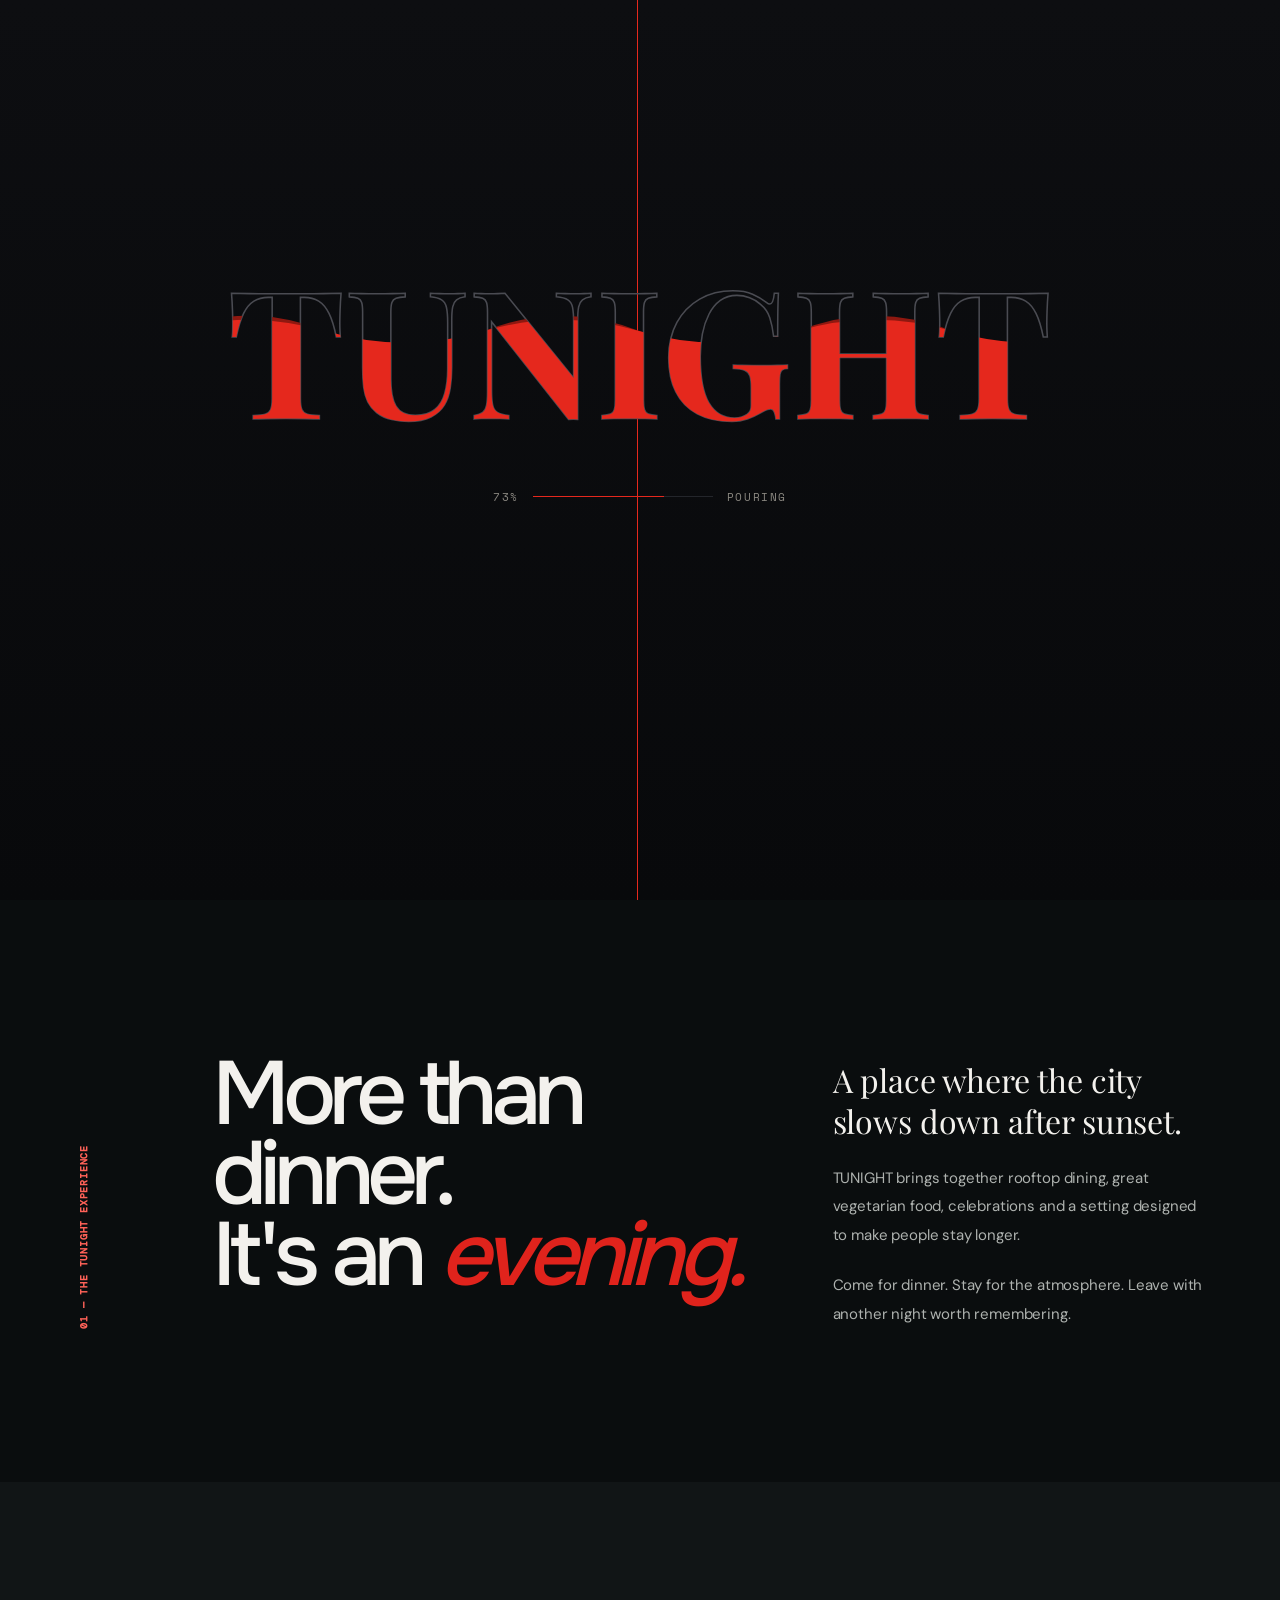
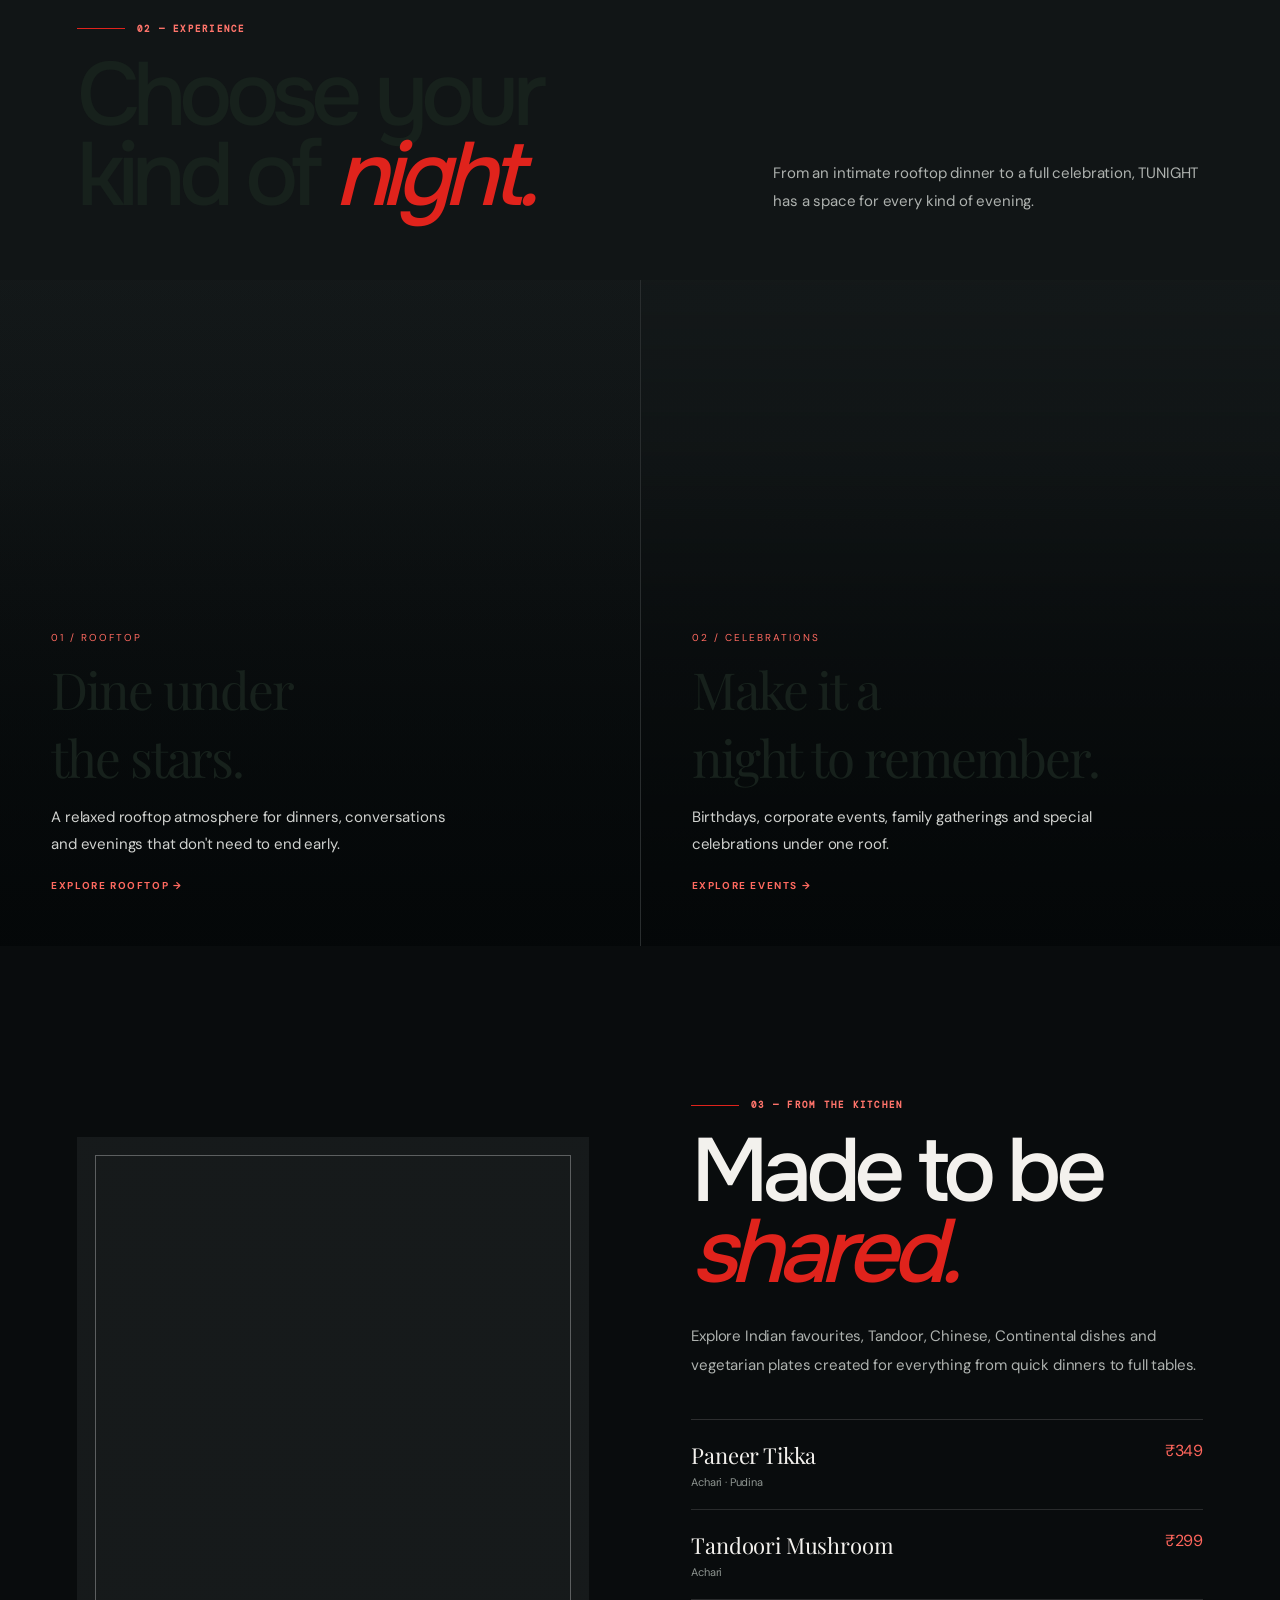
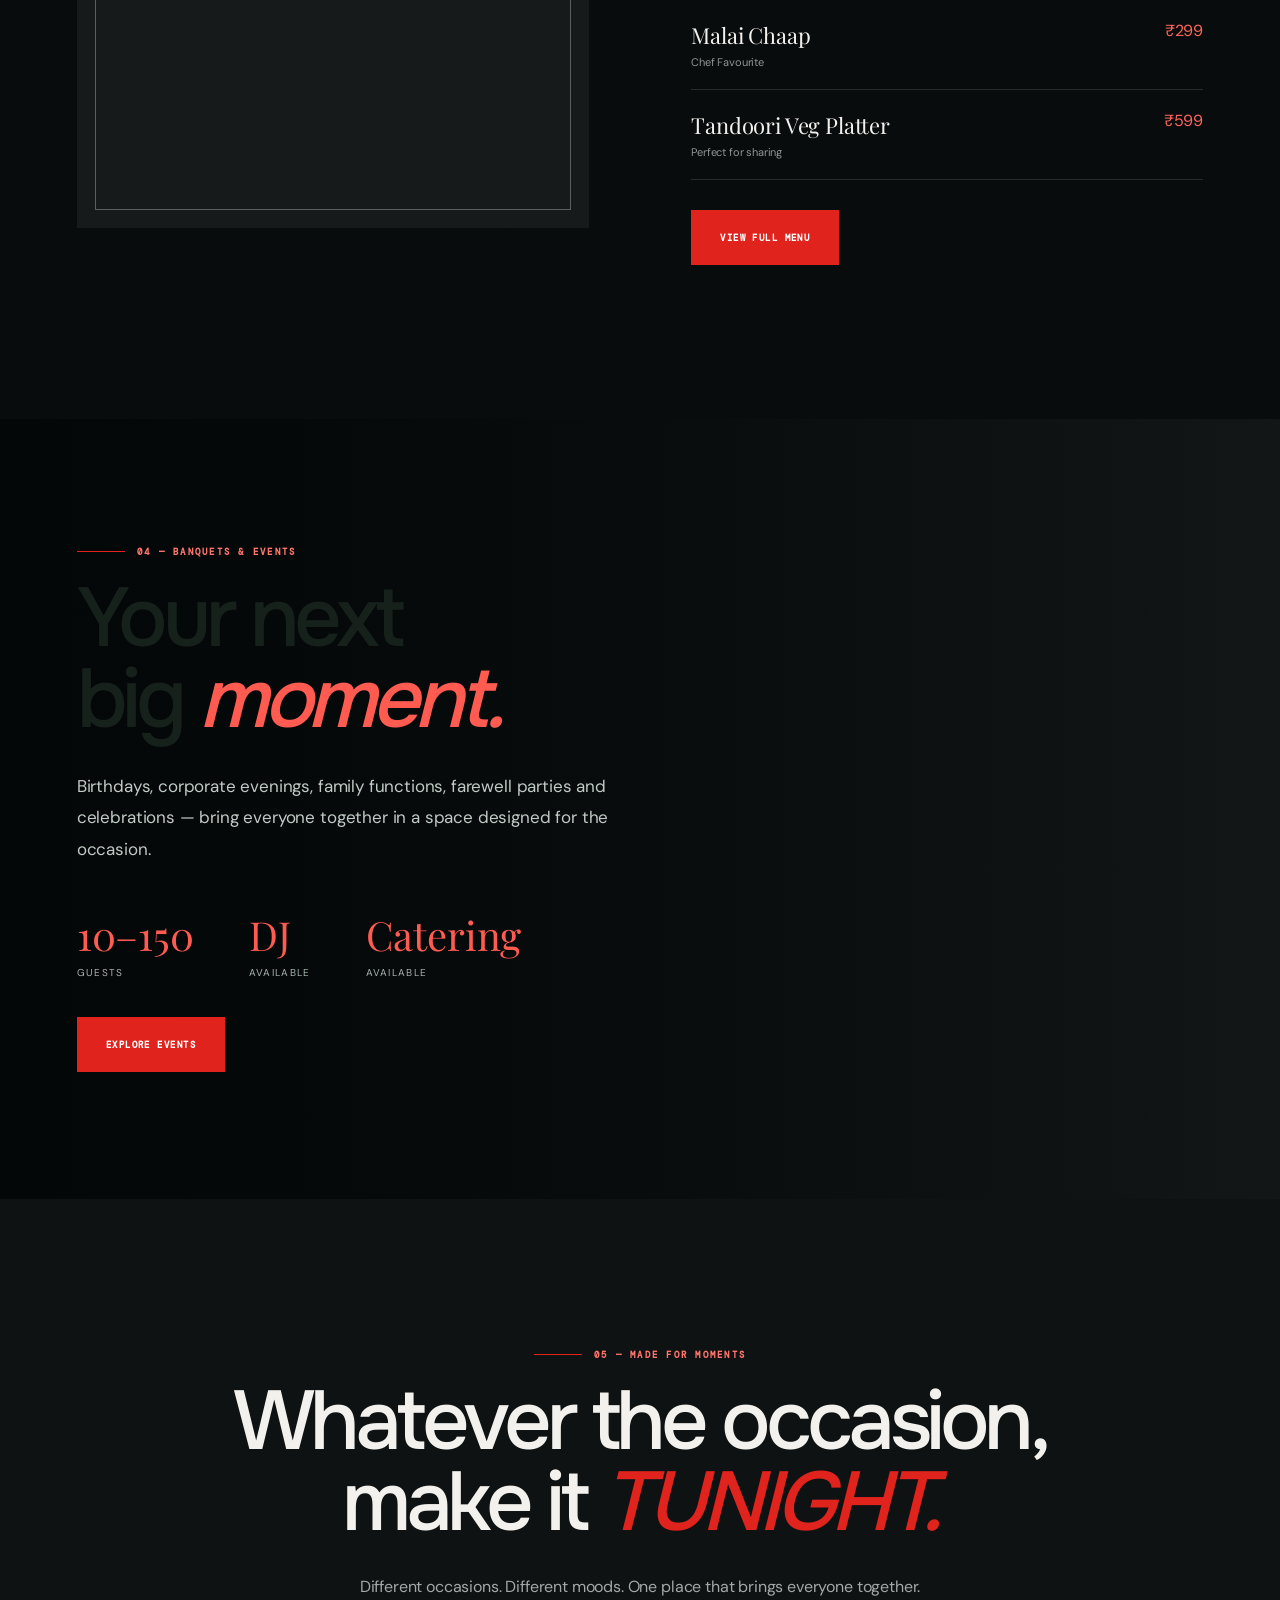
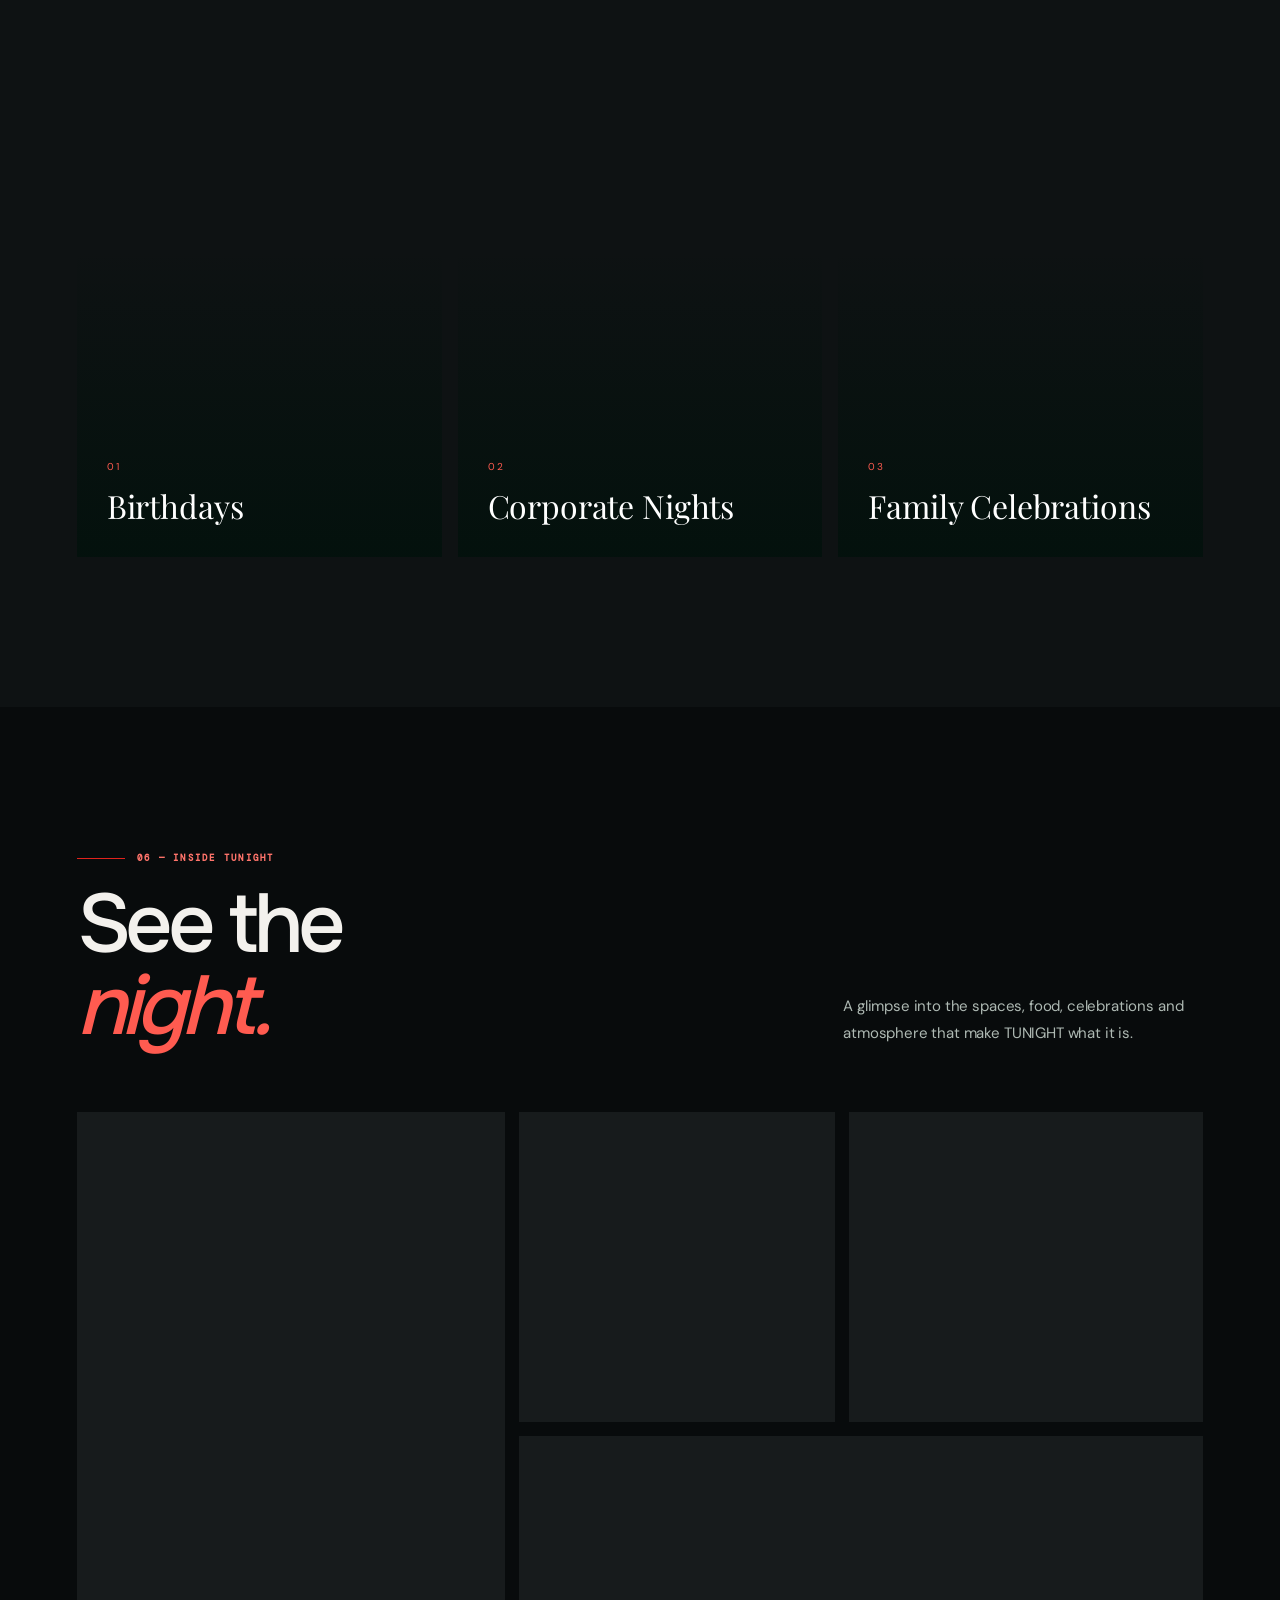
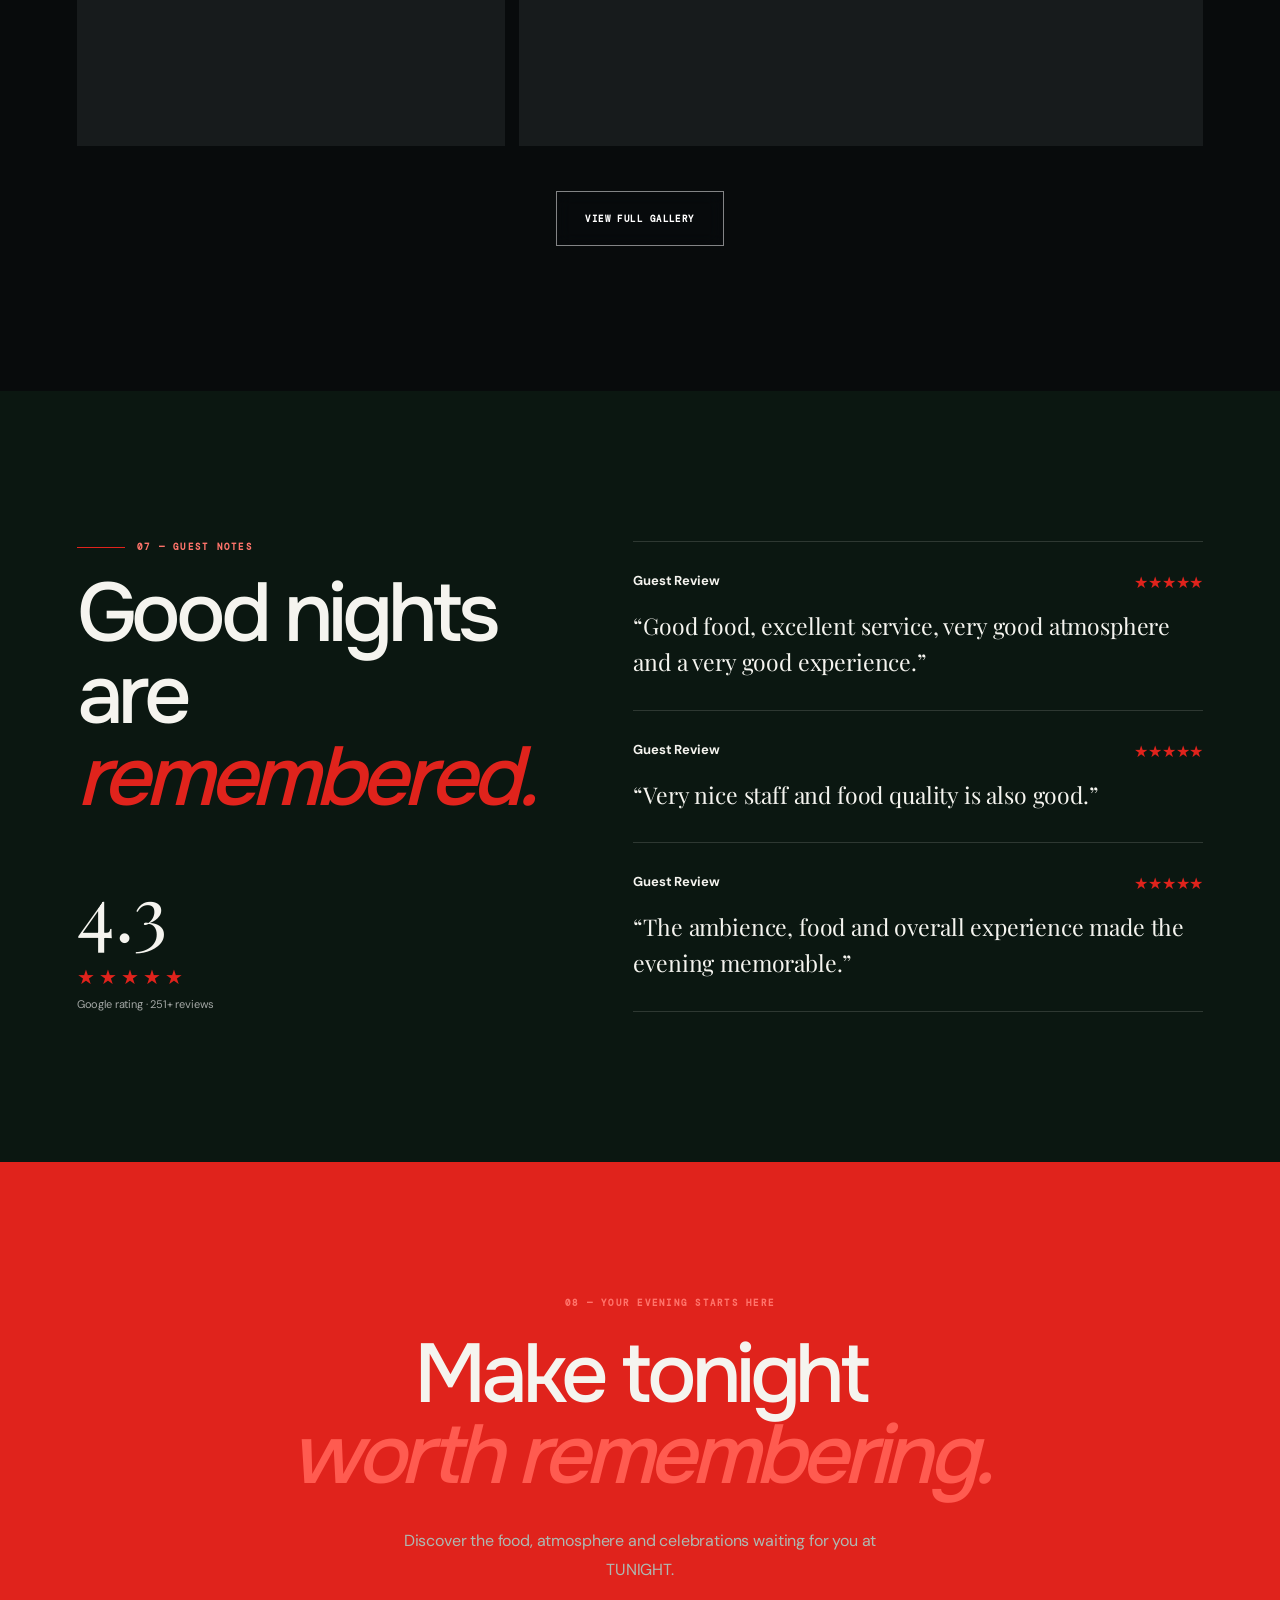
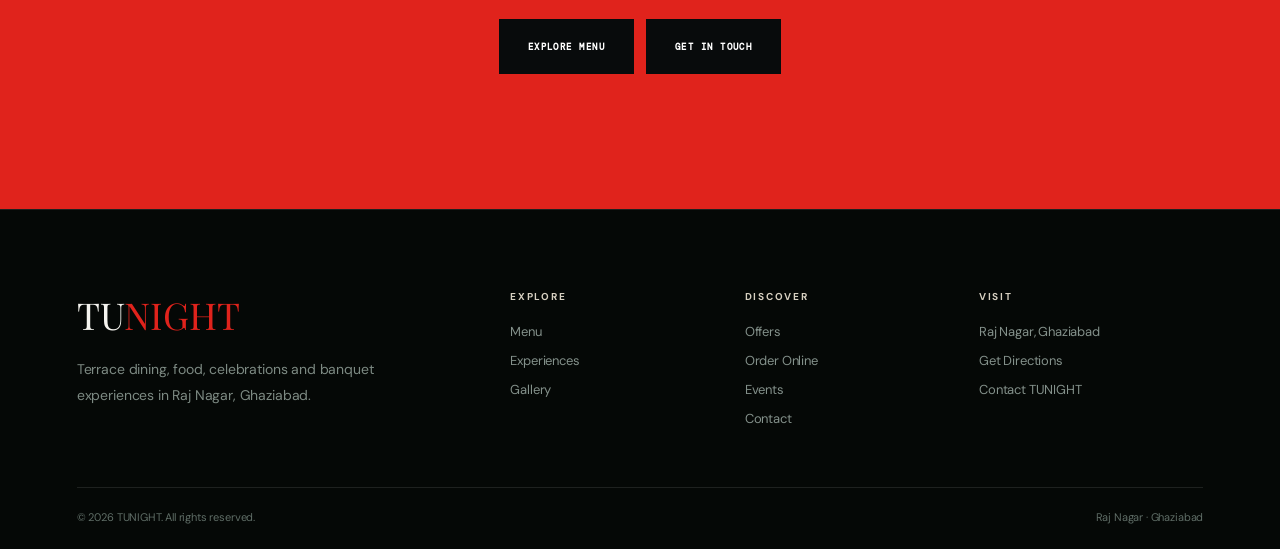
==== commit a5dd0486: "Fix intro animation stylesheet cache and load intro fonts" ====
--- a/index.html
+++ b/index.html
@@ -12,7 +12,8 @@
 <link href="https://fonts.googleapis.com/css2?family=DM+Sans:wght@400;500;600;700&family=Playfair+Display:ital,wght@0,400;0,500;0,600;1,400;1,500&display=swap" rel="stylesheet">
 
 <!-- UNIVERSAL / GLOBAL CSS -->
-<link rel="stylesheet" href="global.css">
+<link rel="stylesheet" href="global.css?v=20261017-entry">
+<link href="https://fonts.googleapis.com/css2?family=Outfit:wght@300;400;500;600;700&family=Space+Mono:wght@400;700&display=swap" rel="stylesheet">
 
 <style>
 
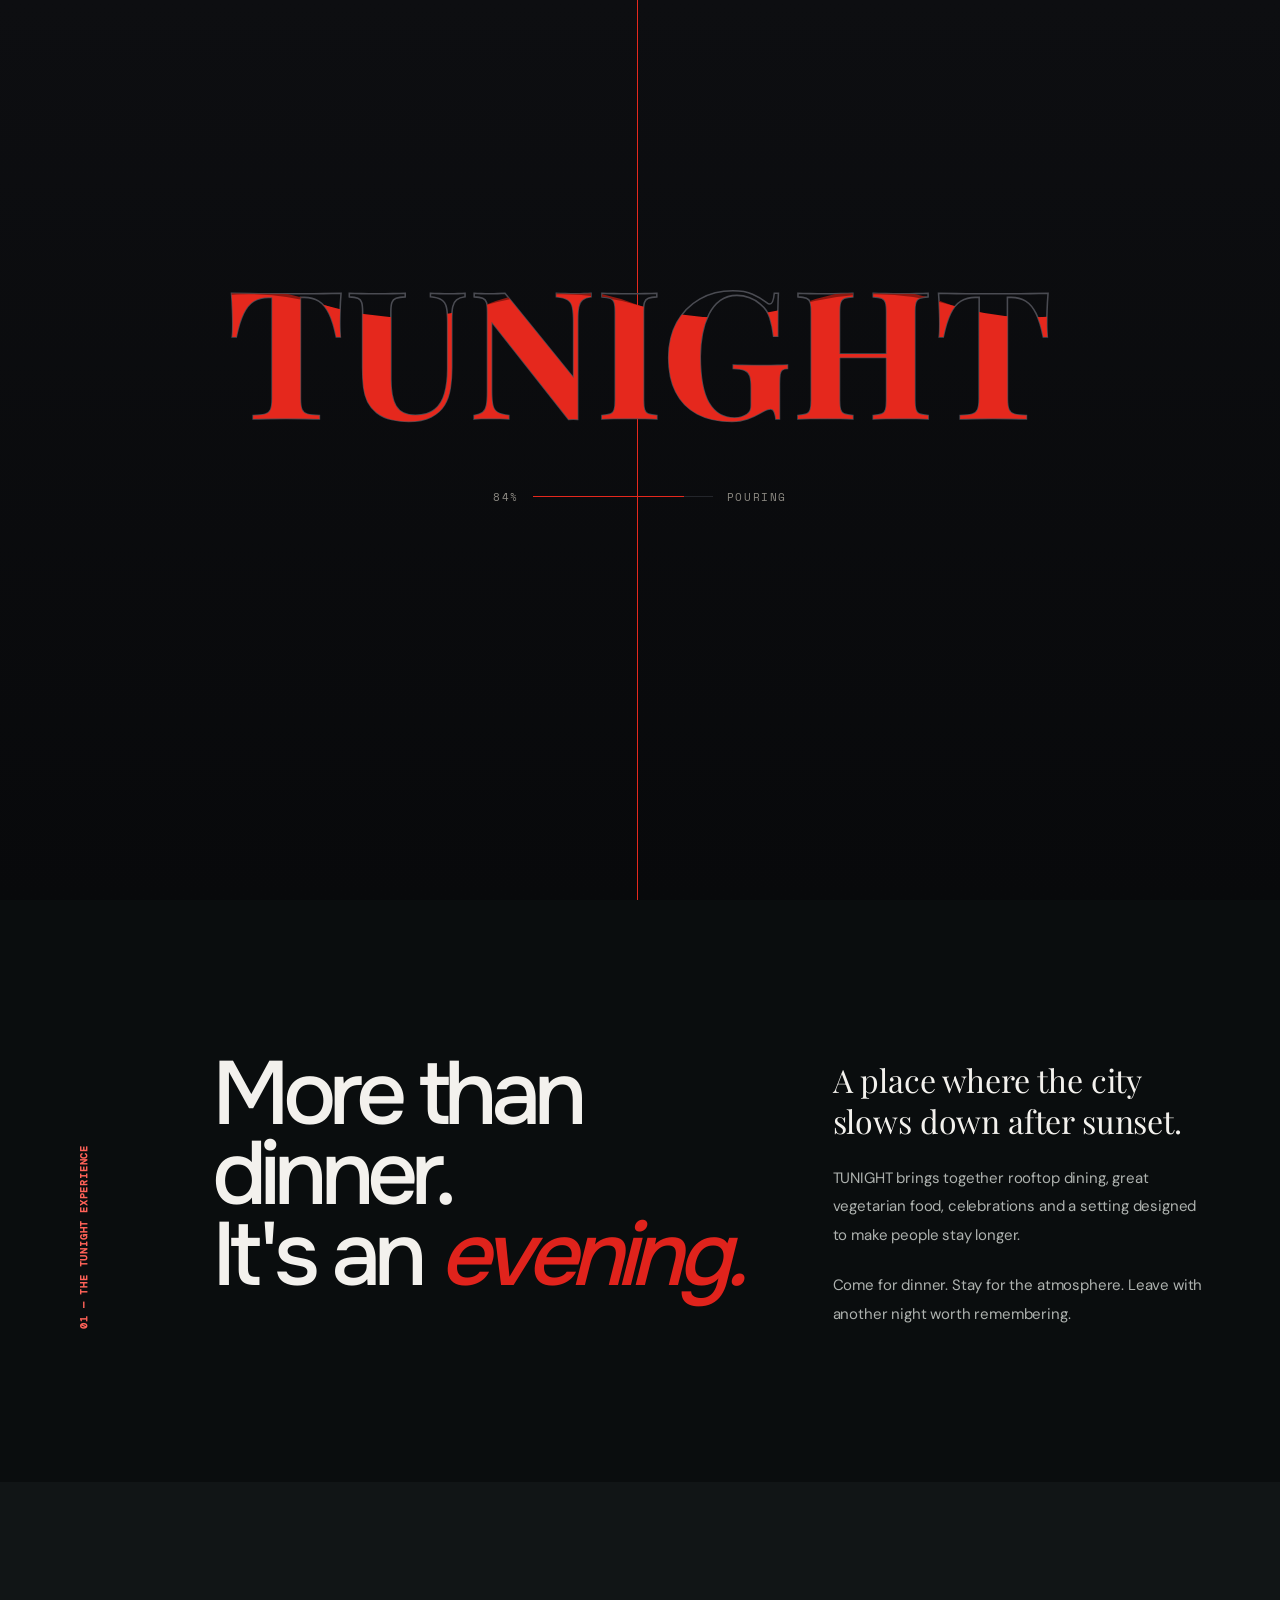
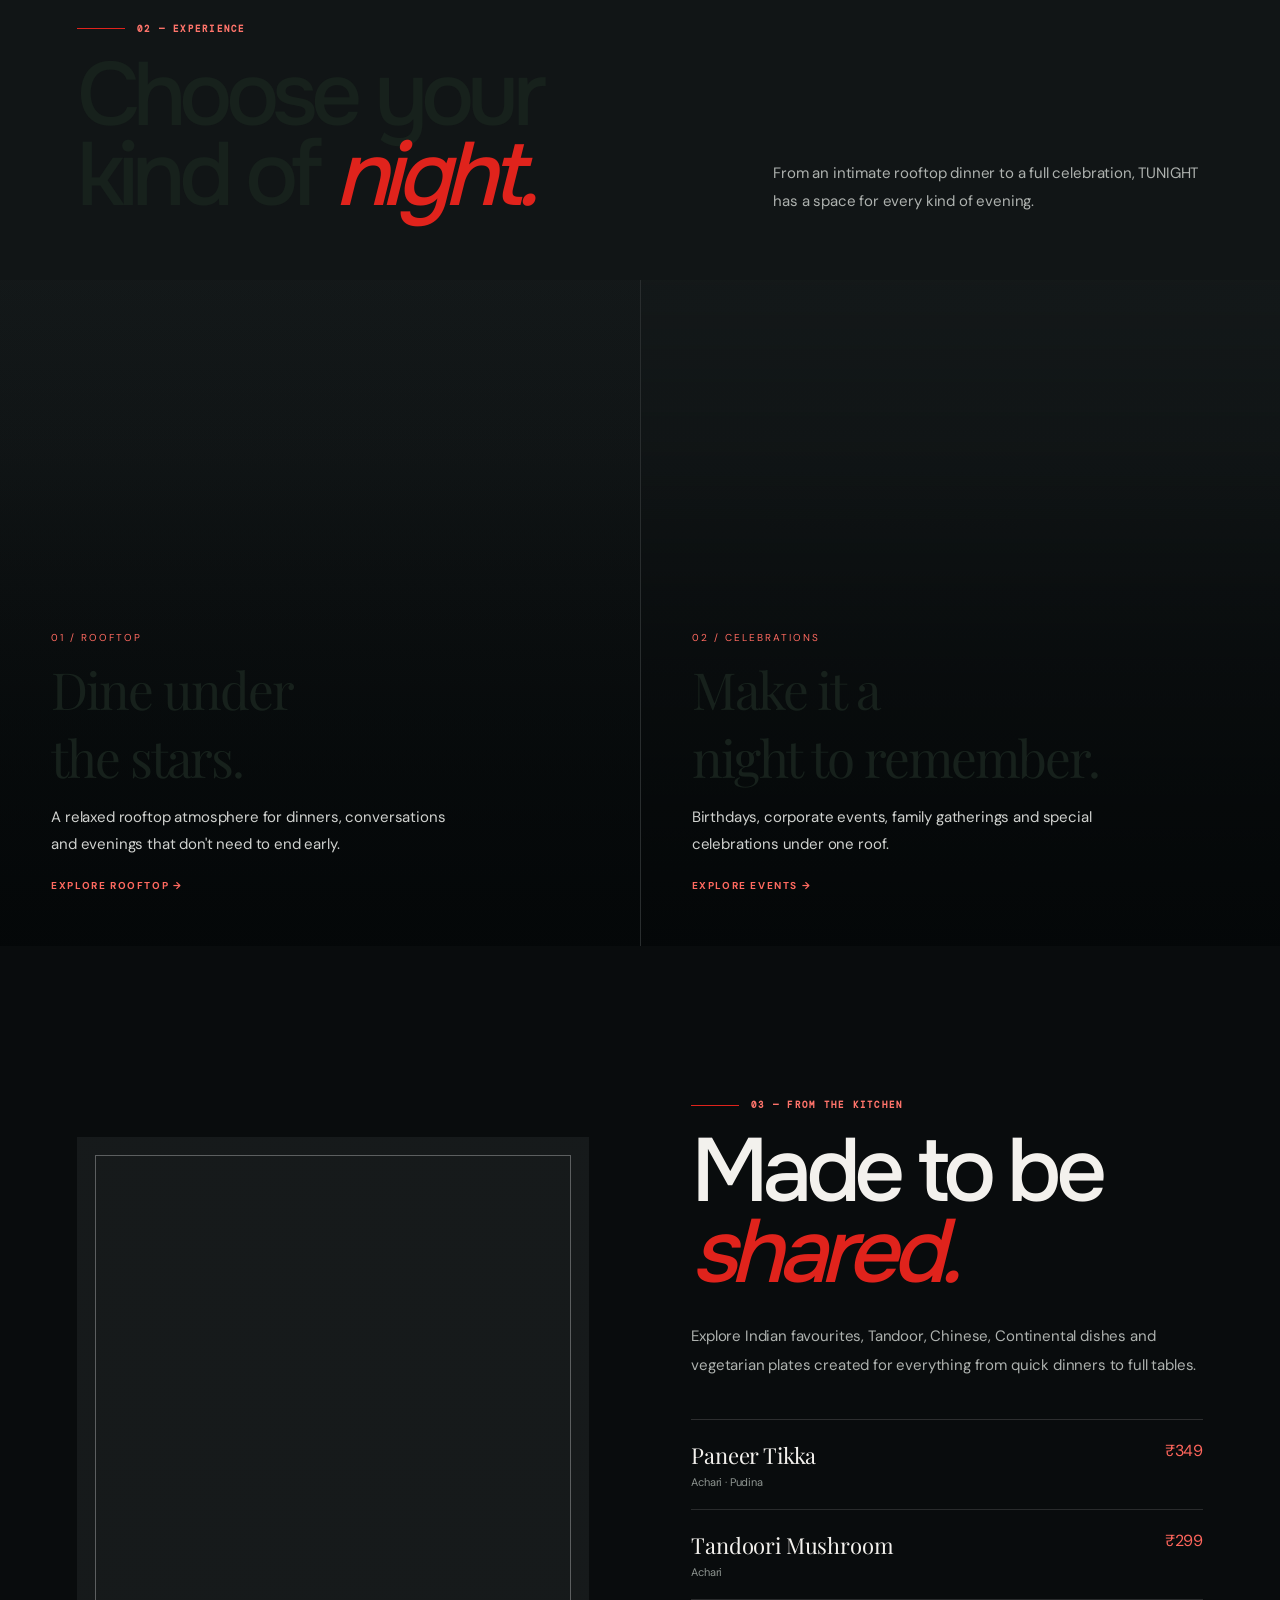
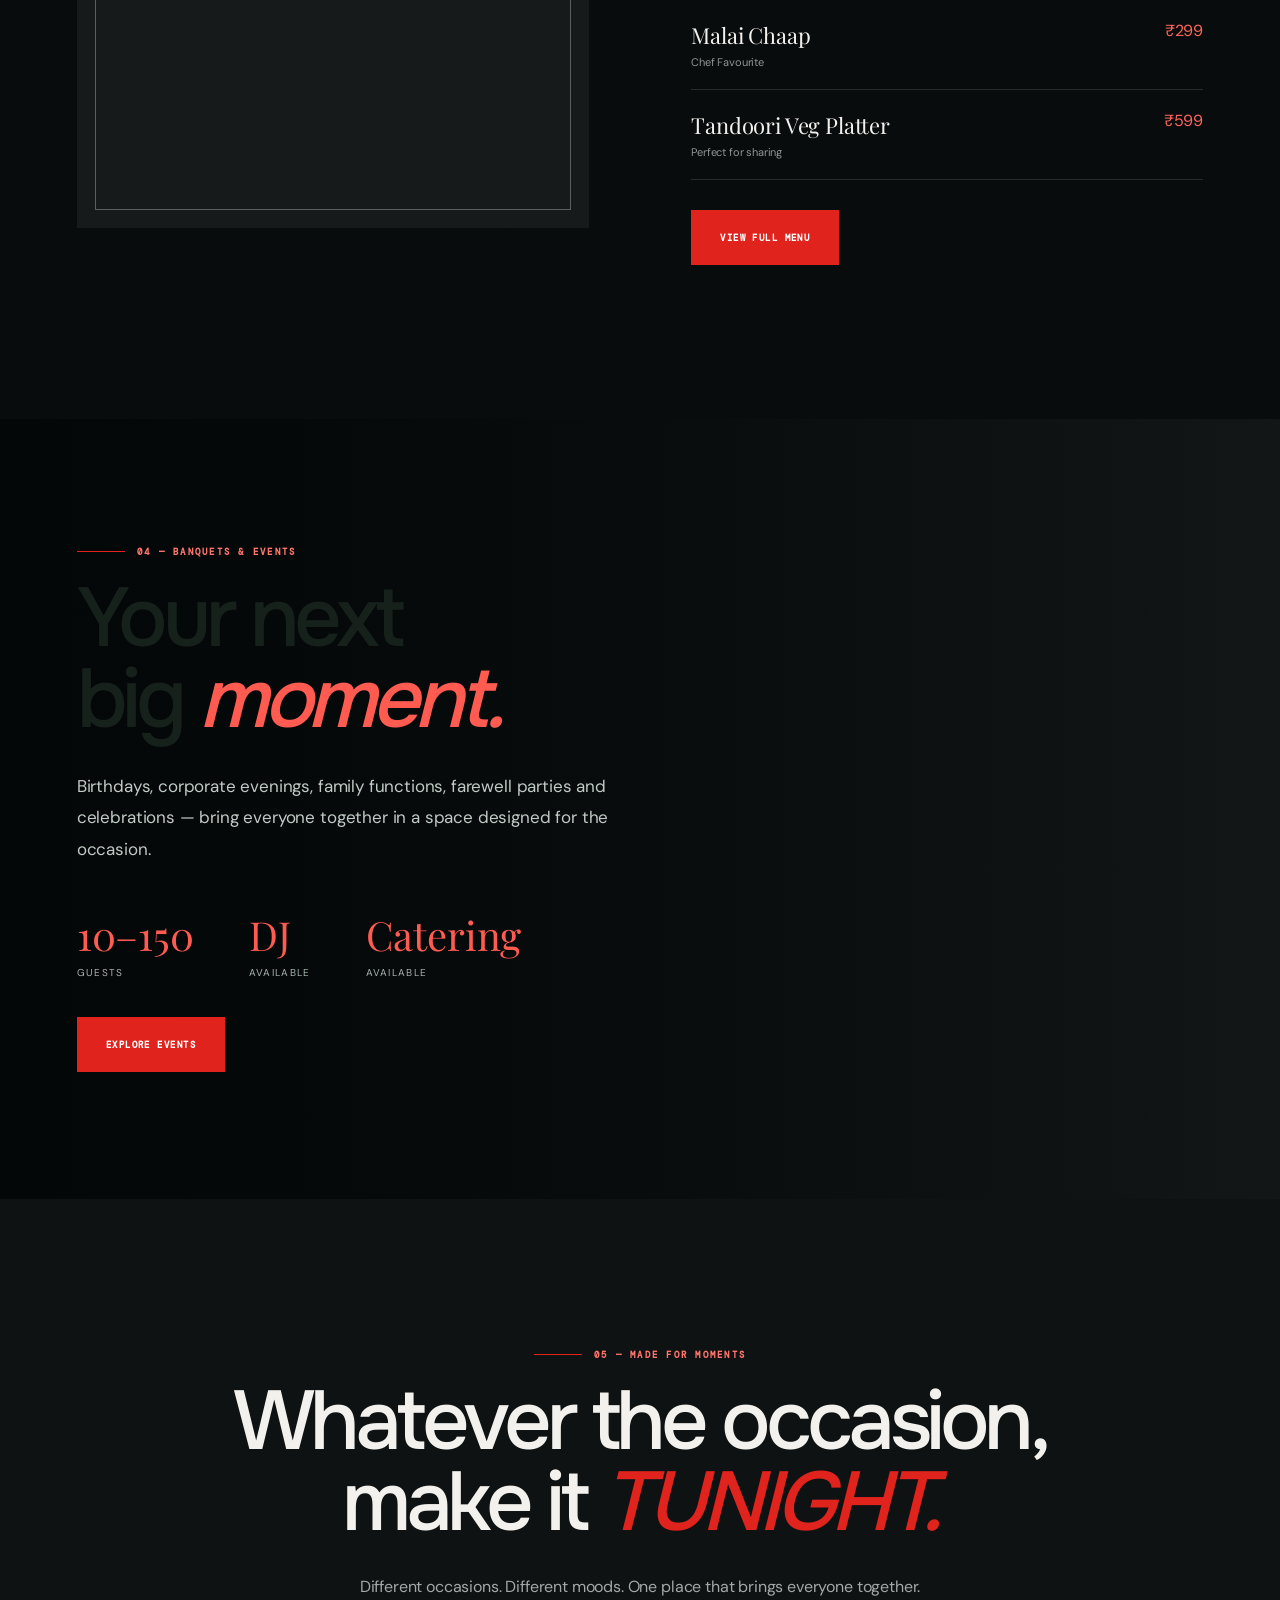
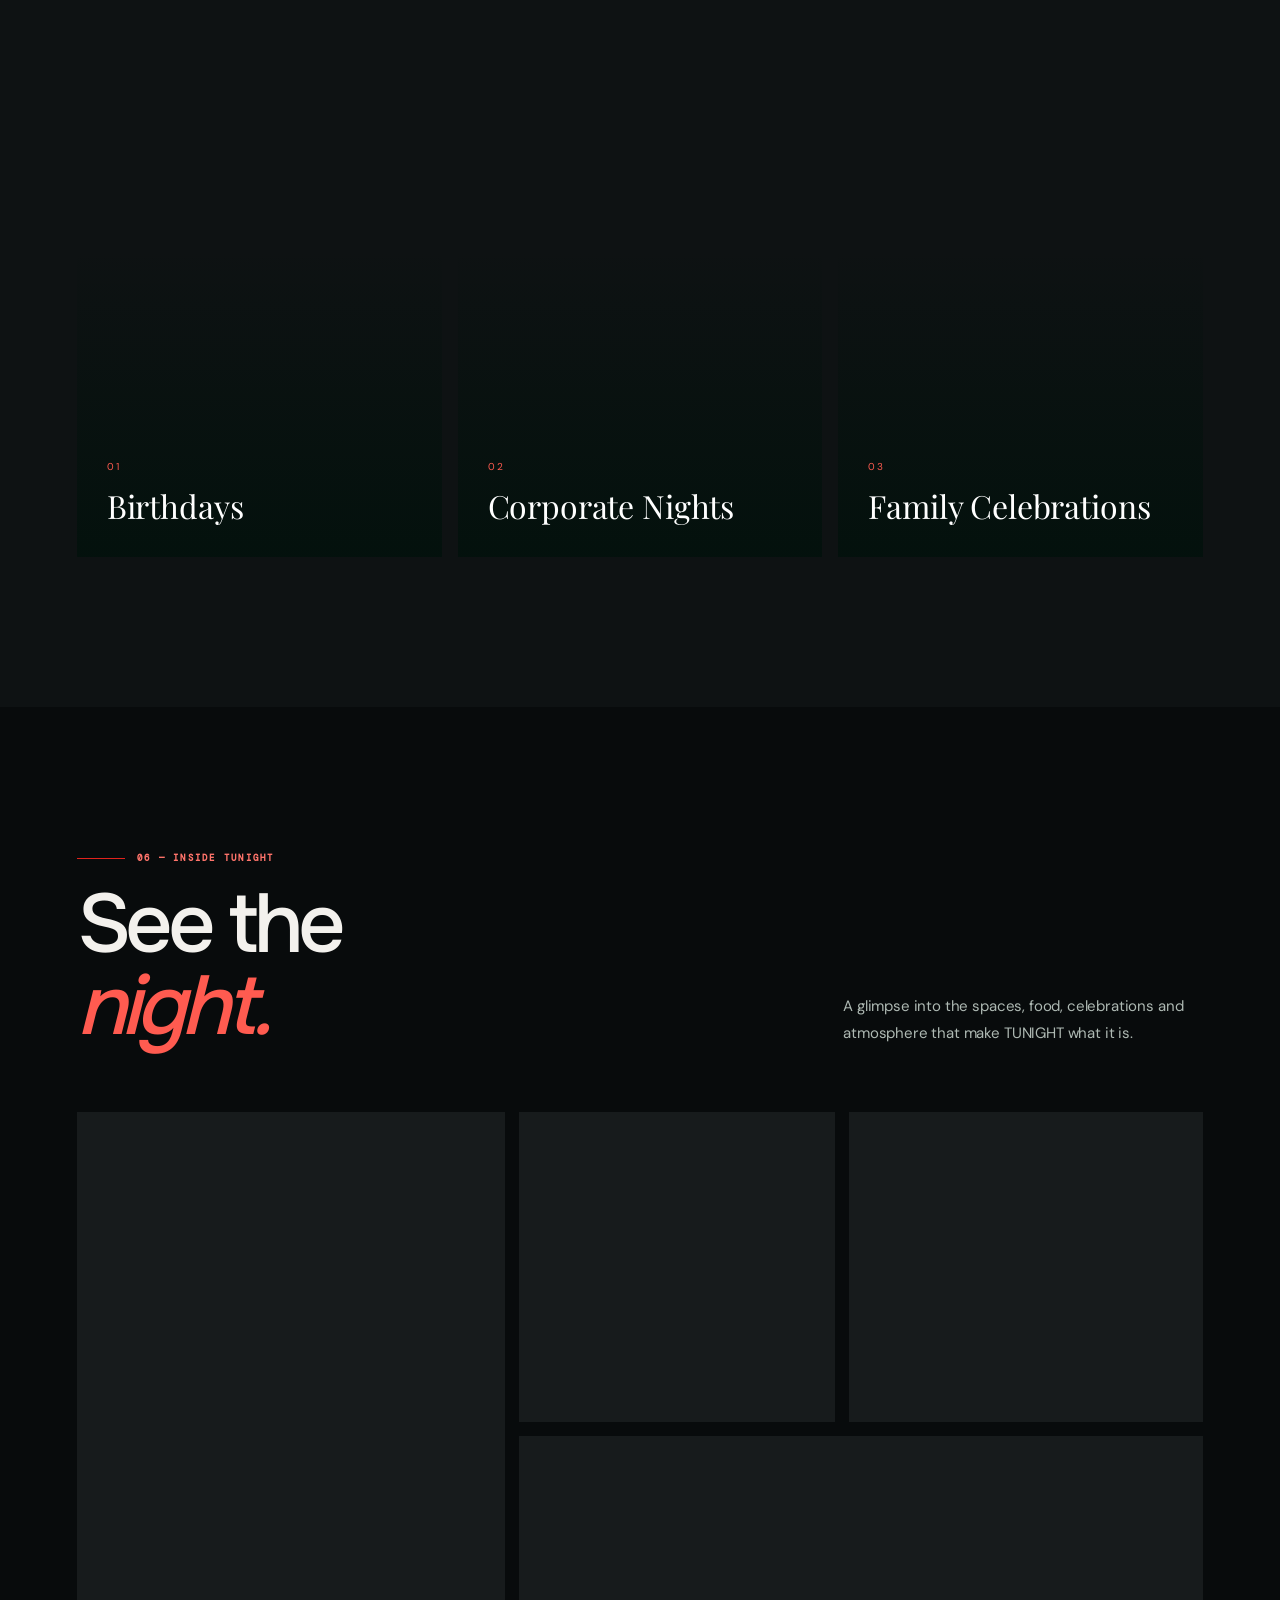
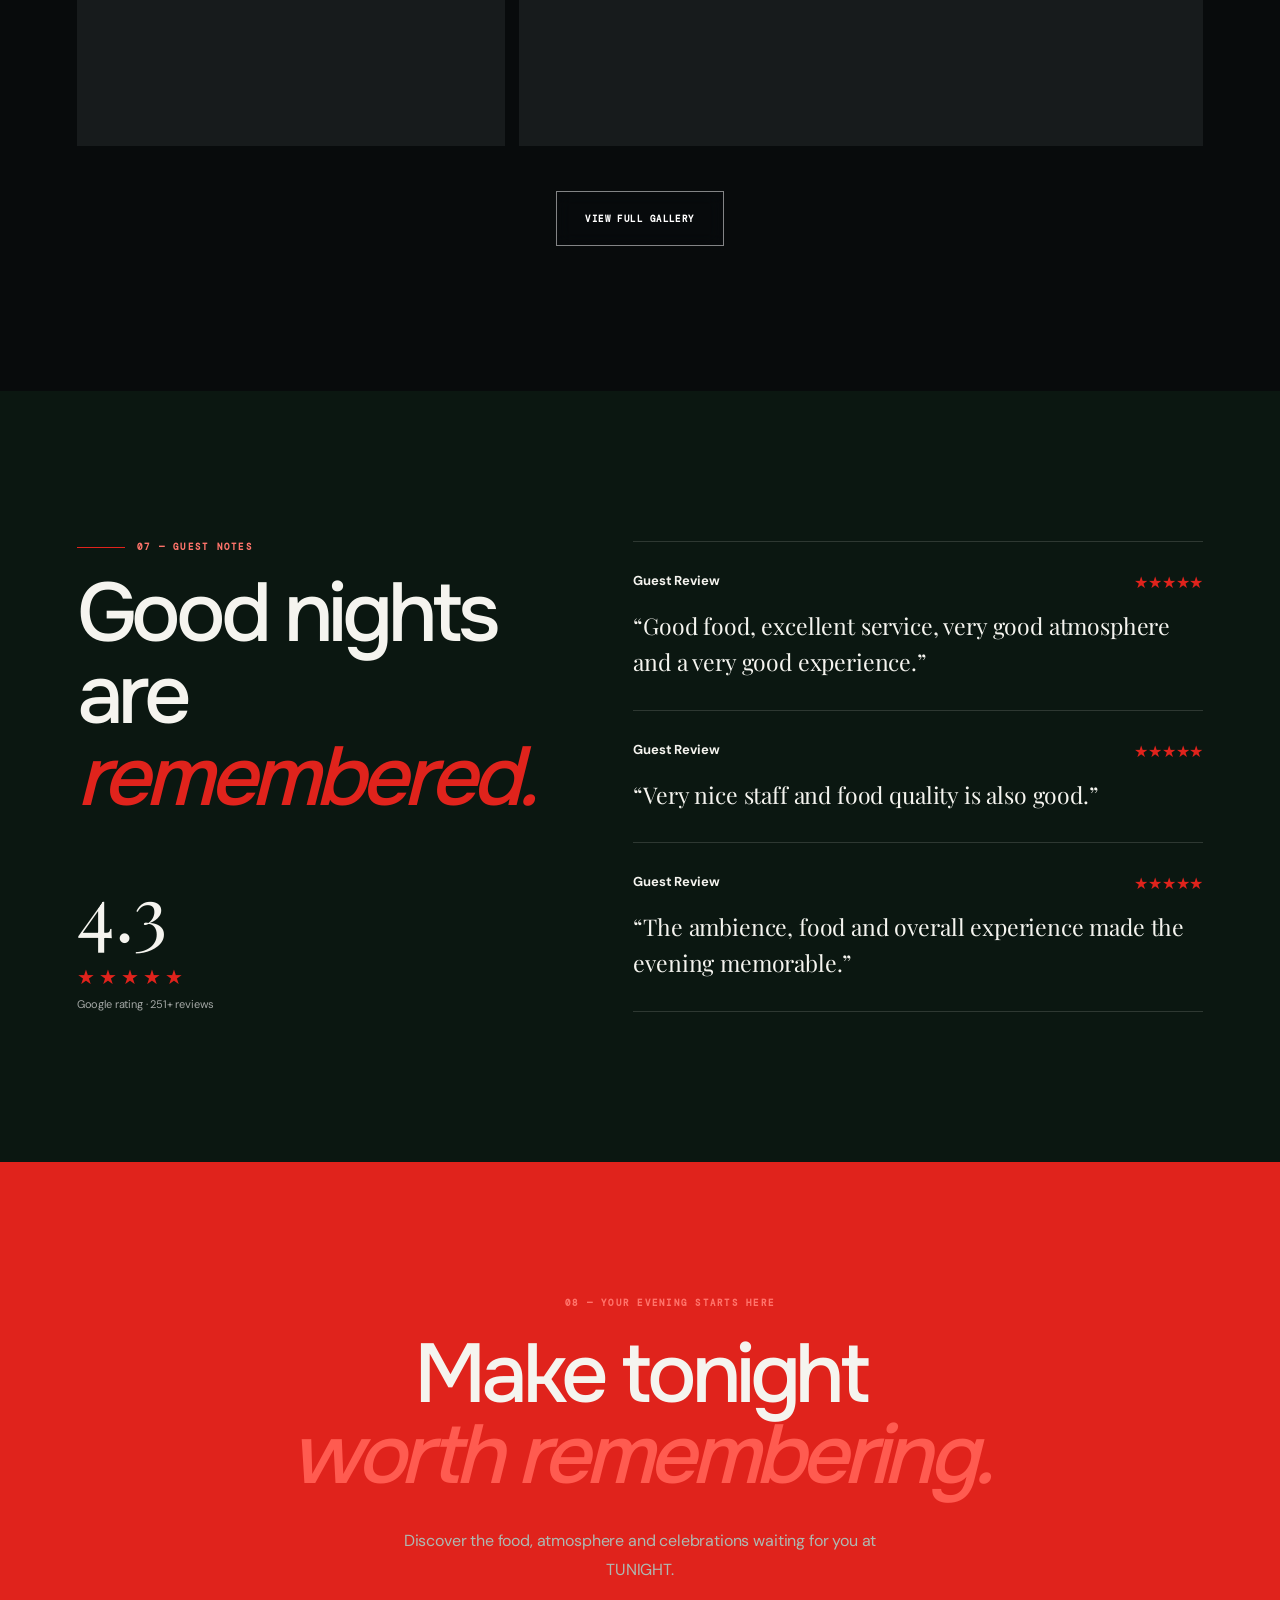
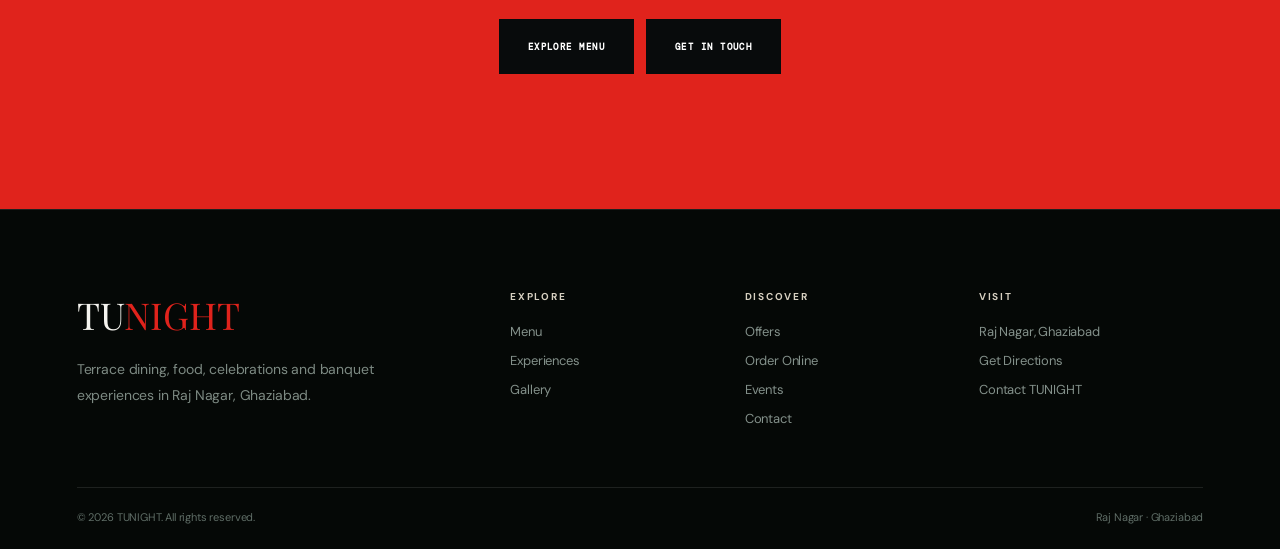
==== commit 8a928fb1: "Apply upgraded Tunight wine intro effects" ====
--- a/index.html
+++ b/index.html
@@ -12,7 +12,7 @@
 <link href="https://fonts.googleapis.com/css2?family=DM+Sans:wght@400;500;600;700&family=Playfair+Display:ital,wght@0,400;0,500;0,600;1,400;1,500&display=swap" rel="stylesheet">
 
 <!-- UNIVERSAL / GLOBAL CSS -->
-<link rel="stylesheet" href="global.css?v=20261017-entry">
+<link rel="stylesheet" href="global.css?v=20261017-entry-effects">
 <link href="https://fonts.googleapis.com/css2?family=Outfit:wght@300;400;500;600;700&family=Space+Mono:wght@400;700&display=swap" rel="stylesheet">
 
 <style>
@@ -1388,6 +1388,7 @@
 <!-- TUNIGHT cinematic entry overlay: entry experience only; the original website remains underneath -->
 <div id="tn-entry" aria-label="TUNIGHT opening intro">
   <div class="tn-door tn-door-l"></div><div class="tn-door tn-door-r"></div>
+  <div class="tn-flare" aria-hidden="true"></div><div class="tn-seam" aria-hidden="true"></div><div class="tn-embers" id="tn-embers" aria-hidden="true"></div>
   <section id="tn-entry-content" aria-label="Tunight intro">
     <div class="tn-stage">
       <svg id="tn-svg" viewBox="0 0 900 250" role="img" aria-label="TUNIGHT">
@@ -2446,7 +2447,8 @@
   function finish(){ $('tu').classList.add('tn-on');['tag','sub','act'].forEach(function(id,n){later(function(){$(id).classList.add('tn-show')},300+n*350)});later(function(){if($('enter'))$('enter').focus({preventScroll:true})},1500);}
   function play(){if(finished)return;cancelAnimationFrame(raf);timers.forEach(clearTimeout);timers=[];var entry=$('entry');entry.classList.remove('tn-open','tn-hidden');$('entry-content').classList.remove('tn-gone');$('tu').classList.remove('tn-on');['tag','sub','act'].forEach(function(id){$(id).classList.remove('tn-show')});layout();
     if(reduce){setLevel(1);finish();return}setLevel(0);var dur=3600,t0=null;function step(ts){if(t0===null)t0=ts+500;var k=Math.max(0,Math.min((ts-t0)/dur,1)),e=1-Math.pow(1-k,2.2);setLevel(e);if(k<1)raf=requestAnimationFrame(step);else finish()}raf=requestAnimationFrame(step)}
-  function leave(){if(finished)return;finished=true;cancelAnimationFrame(raf);timers.forEach(clearTimeout);$('entry').classList.add('tn-open');root.classList.remove('tn-intro-lock');root.style.overflow='';setTimeout(function(){$('entry').classList.add('tn-hidden')},reduce?60:1800);}
+  function burst(){var box=$('embers'),i,e;if(reduce||!box)return;box.innerHTML='';for(i=0;i<46;i++){e=document.createElement('span');e.className='tn-ember';e.style.left=(Math.random()*100)+'%';e.style.setProperty('--s',(2+Math.random()*4)+'px');e.style.setProperty('--d',(2.2+Math.random()*2.2)+'s');e.style.setProperty('--dl',(0.5+Math.random()*1.4)+'s');e.style.setProperty('--x',((Math.random()-.5)*160)+'px');box.appendChild(e)}later(function(){box.innerHTML=''},5200)}
+  function leave(){if(finished)return;finished=true;cancelAnimationFrame(raf);timers.forEach(clearTimeout);$('entry').classList.add('tn-open');root.classList.remove('tn-intro-lock');root.style.overflow='';burst();setTimeout(function(){$('entry').classList.add('tn-hidden')},reduce?60:1800);}
   $('enter').addEventListener('click',leave);
   root.classList.add('tn-intro-lock');root.style.overflow='hidden';
   (document.fonts&&document.fonts.ready?document.fonts.ready:Promise.resolve()).then(function(){if(!finished)play()});
--- a/global.css
+++ b/global.css
@@ -176,3 +176,16 @@
 #tn-entry.tn-hidden{display:none}
 @media(max-width:600px){#tn-entry .tn-stage{width:100%}#tn-entry .tn-count{gap:9px}#tn-entry .tn-tag{font-size:clamp(1.3rem,5vw,1.8rem)}#tn-entry .tn-skip{right:10px;top:calc(env(safe-area-inset-top,0px) + 10px)}}
 @media(prefers-reduced-motion:reduce){#tn-entry *{transition-duration:.01s!important;animation:none!important}}
+
+/* --- Added opening-door light flare, glowing seam and rising embers --- */
+#tn-entry .tn-flare{position:absolute;left:50%;top:0;bottom:0;width:0;z-index:0;pointer-events:none;transform:translateX(-50%);opacity:0;background:radial-gradient(ellipse at center,rgba(255,120,60,.55) 0%,rgba(229,40,29,.35) 35%,rgba(229,40,29,0) 70%)}
+#tn-entry.tn-open .tn-flare{animation:tn-flare 2.4s ease-out .3s forwards}
+@keyframes tn-flare{0%{width:0;opacity:0}25%{opacity:1}100%{width:130vw;opacity:0}}
+#tn-entry .tn-seam{position:absolute;left:50%;top:0;bottom:0;width:2px;margin-left:-1px;z-index:3;pointer-events:none;background:#ff5a3c;box-shadow:0 0 24px 6px rgba(255,90,60,.7);opacity:0;transform:scaleY(0)}
+#tn-entry.tn-open .tn-seam{animation:tn-seam 1.9s ease-out .2s forwards}
+@keyframes tn-seam{0%{opacity:0;transform:scaleY(0)}20%{opacity:1;transform:scaleY(1)}70%{opacity:1}100%{opacity:0;transform:scaleY(1)}}
+#tn-entry .tn-embers{position:absolute;inset:0;z-index:3;pointer-events:none;overflow:hidden}
+#tn-entry .tn-ember{position:absolute;bottom:-12px;width:var(--s);height:var(--s);border-radius:50%;background:#ff7a3c;box-shadow:0 0 10px 2px rgba(255,110,50,.8);opacity:0;animation:tn-rise var(--d) ease-out var(--dl) forwards}
+@keyframes tn-rise{0%{opacity:0;transform:translate(0,0)}15%{opacity:1}100%{opacity:0;transform:translate(var(--x),-95vh)}}
+#tn-entry .tn-door{z-index:1}
+@media(prefers-reduced-motion:reduce){#tn-entry .tn-flare,#tn-entry .tn-seam,#tn-entry .tn-embers{display:none!important}}
--- a/global.css
+++ b/global.css
@@ -176,3 +176,16 @@
 #tn-entry.tn-hidden{display:none}
 @media(max-width:600px){#tn-entry .tn-stage{width:100%}#tn-entry .tn-count{gap:9px}#tn-entry .tn-tag{font-size:clamp(1.3rem,5vw,1.8rem)}#tn-entry .tn-skip{right:10px;top:calc(env(safe-area-inset-top,0px) + 10px)}}
 @media(prefers-reduced-motion:reduce){#tn-entry *{transition-duration:.01s!important;animation:none!important}}
+
+/* --- Added opening-door light flare, glowing seam and rising embers --- */
+#tn-entry .tn-flare{position:absolute;left:50%;top:0;bottom:0;width:0;z-index:0;pointer-events:none;transform:translateX(-50%);opacity:0;background:radial-gradient(ellipse at center,rgba(255,120,60,.55) 0%,rgba(229,40,29,.35) 35%,rgba(229,40,29,0) 70%)}
+#tn-entry.tn-open .tn-flare{animation:tn-flare 2.4s ease-out .3s forwards}
+@keyframes tn-flare{0%{width:0;opacity:0}25%{opacity:1}100%{width:130vw;opacity:0}}
+#tn-entry .tn-seam{position:absolute;left:50%;top:0;bottom:0;width:2px;margin-left:-1px;z-index:3;pointer-events:none;background:#ff5a3c;box-shadow:0 0 24px 6px rgba(255,90,60,.7);opacity:0;transform:scaleY(0)}
+#tn-entry.tn-open .tn-seam{animation:tn-seam 1.9s ease-out .2s forwards}
+@keyframes tn-seam{0%{opacity:0;transform:scaleY(0)}20%{opacity:1;transform:scaleY(1)}70%{opacity:1}100%{opacity:0;transform:scaleY(1)}}
+#tn-entry .tn-embers{position:absolute;inset:0;z-index:3;pointer-events:none;overflow:hidden}
+#tn-entry .tn-ember{position:absolute;bottom:-12px;width:var(--s);height:var(--s);border-radius:50%;background:#ff7a3c;box-shadow:0 0 10px 2px rgba(255,110,50,.8);opacity:0;animation:tn-rise var(--d) ease-out var(--dl) forwards}
+@keyframes tn-rise{0%{opacity:0;transform:translate(0,0)}15%{opacity:1}100%{opacity:0;transform:translate(var(--x),-95vh)}}
+#tn-entry .tn-door{z-index:1}
+@media(prefers-reduced-motion:reduce){#tn-entry .tn-flare,#tn-entry .tn-seam,#tn-entry .tn-embers{display:none!important}}
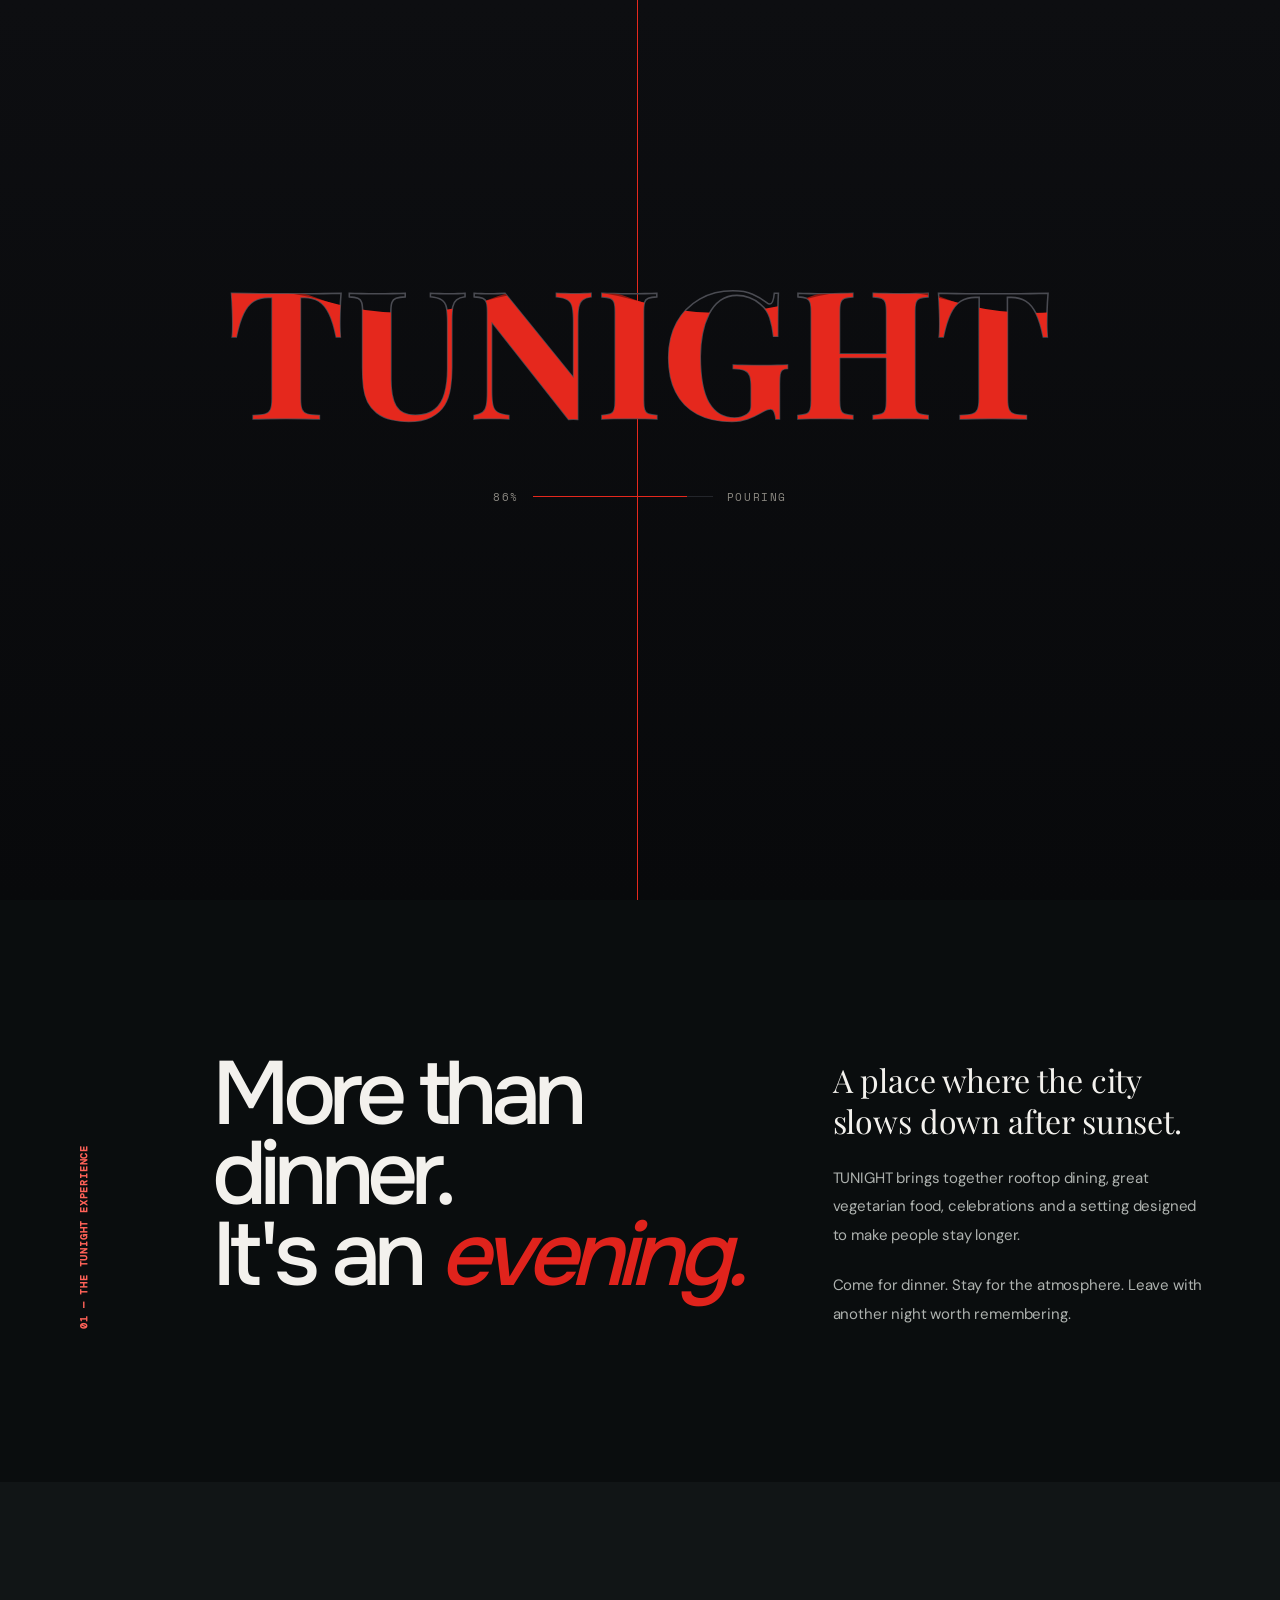
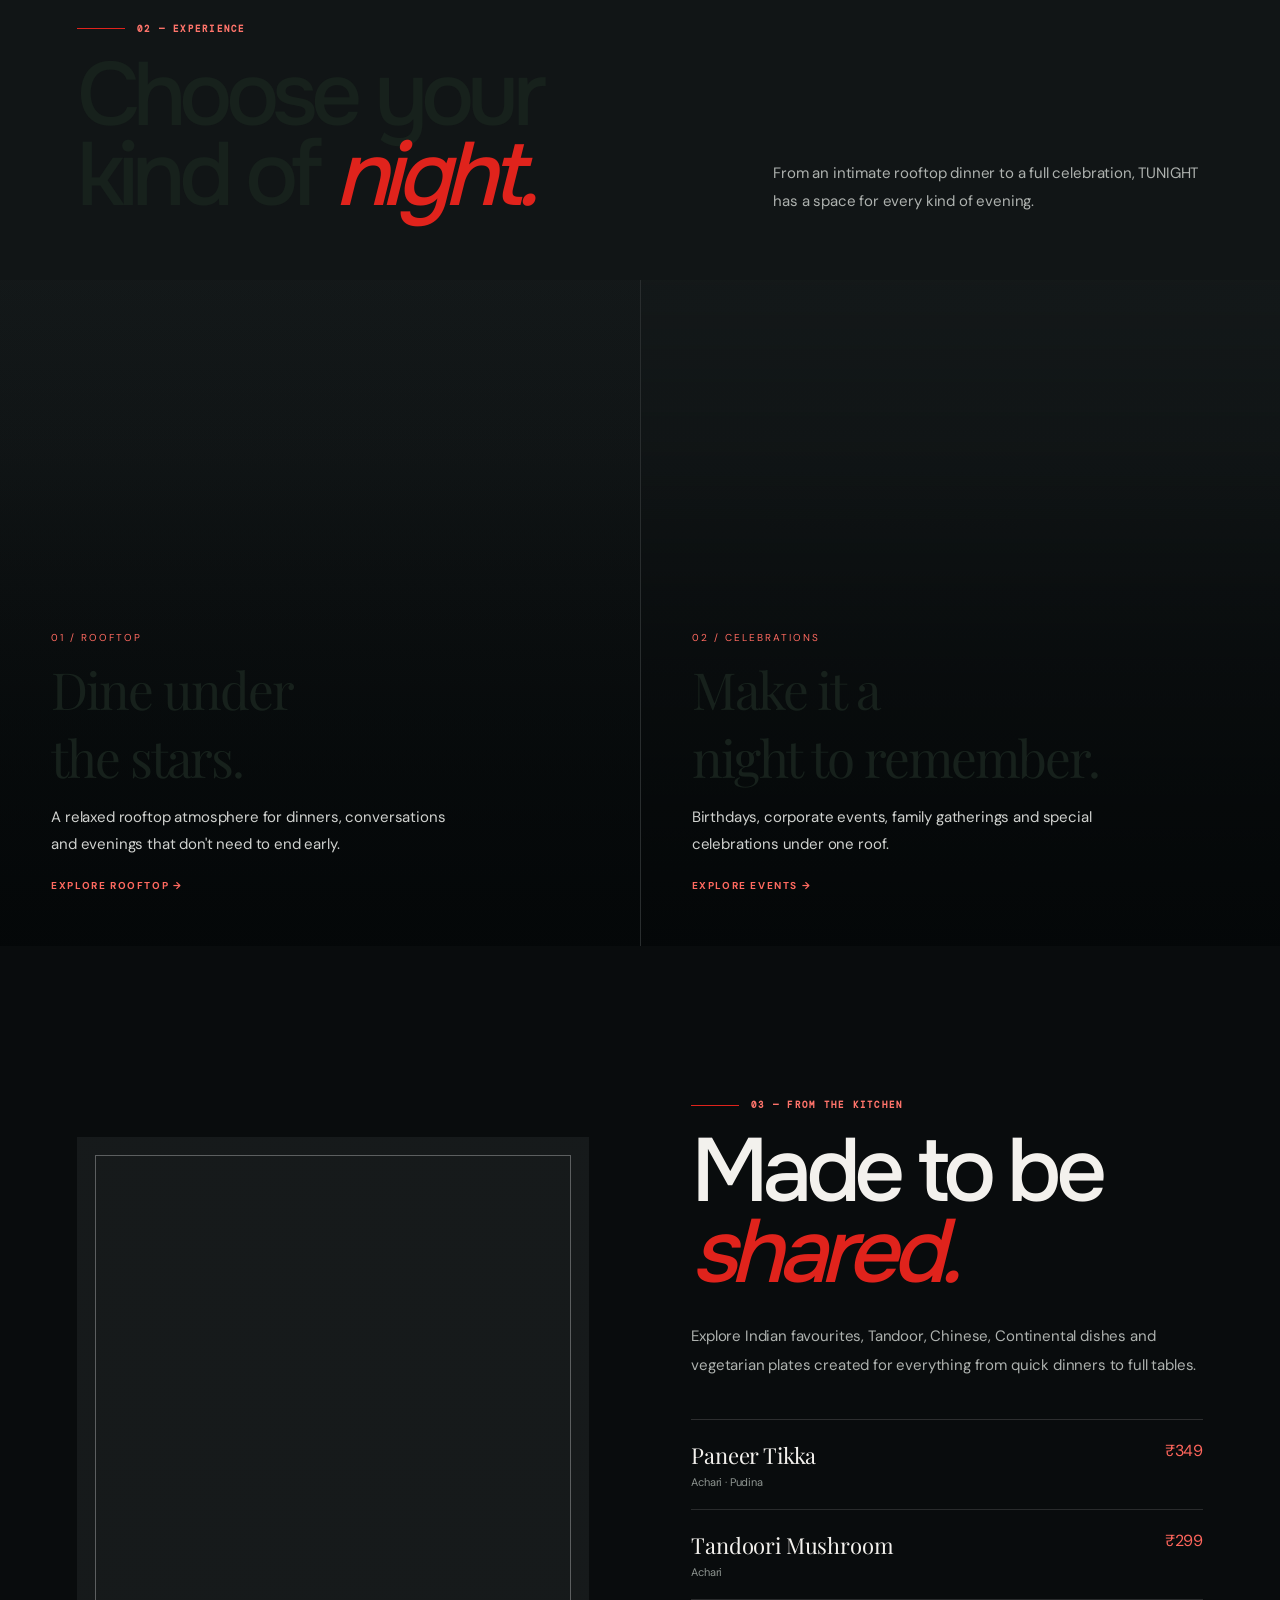
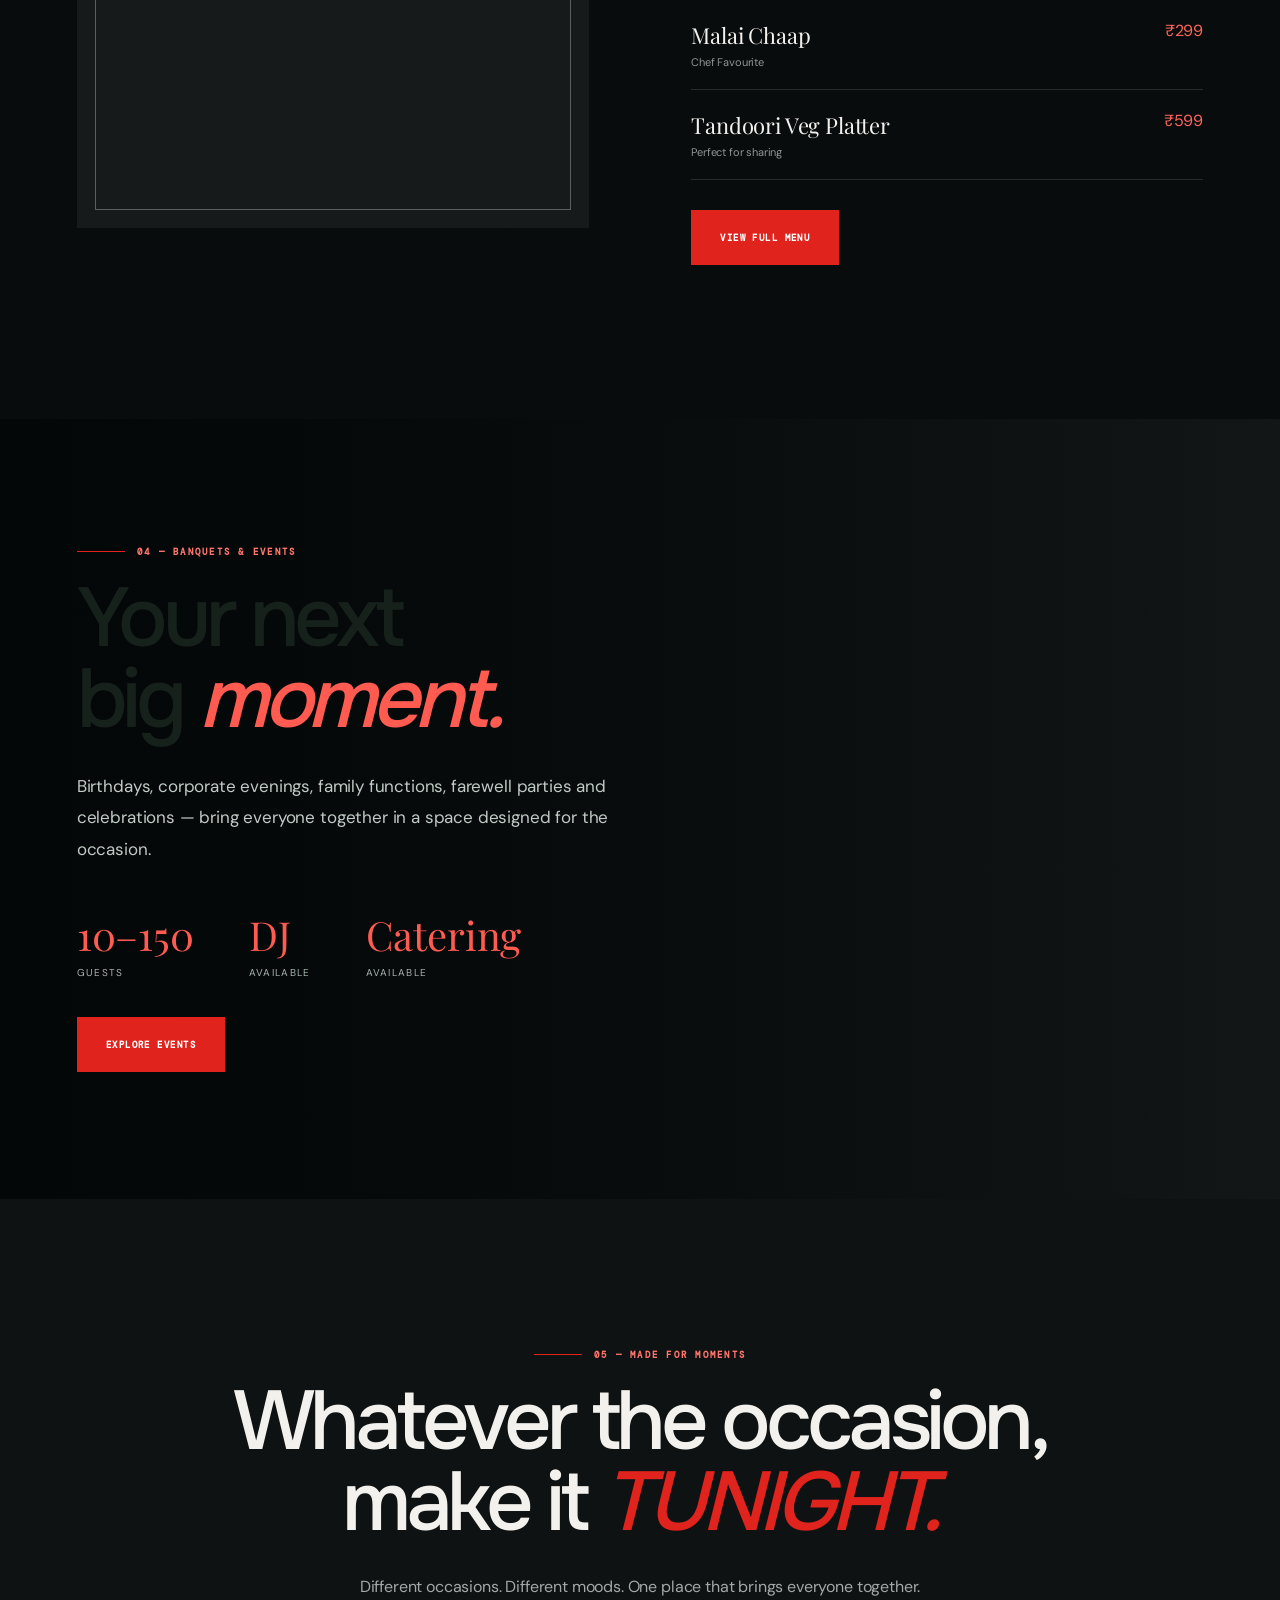
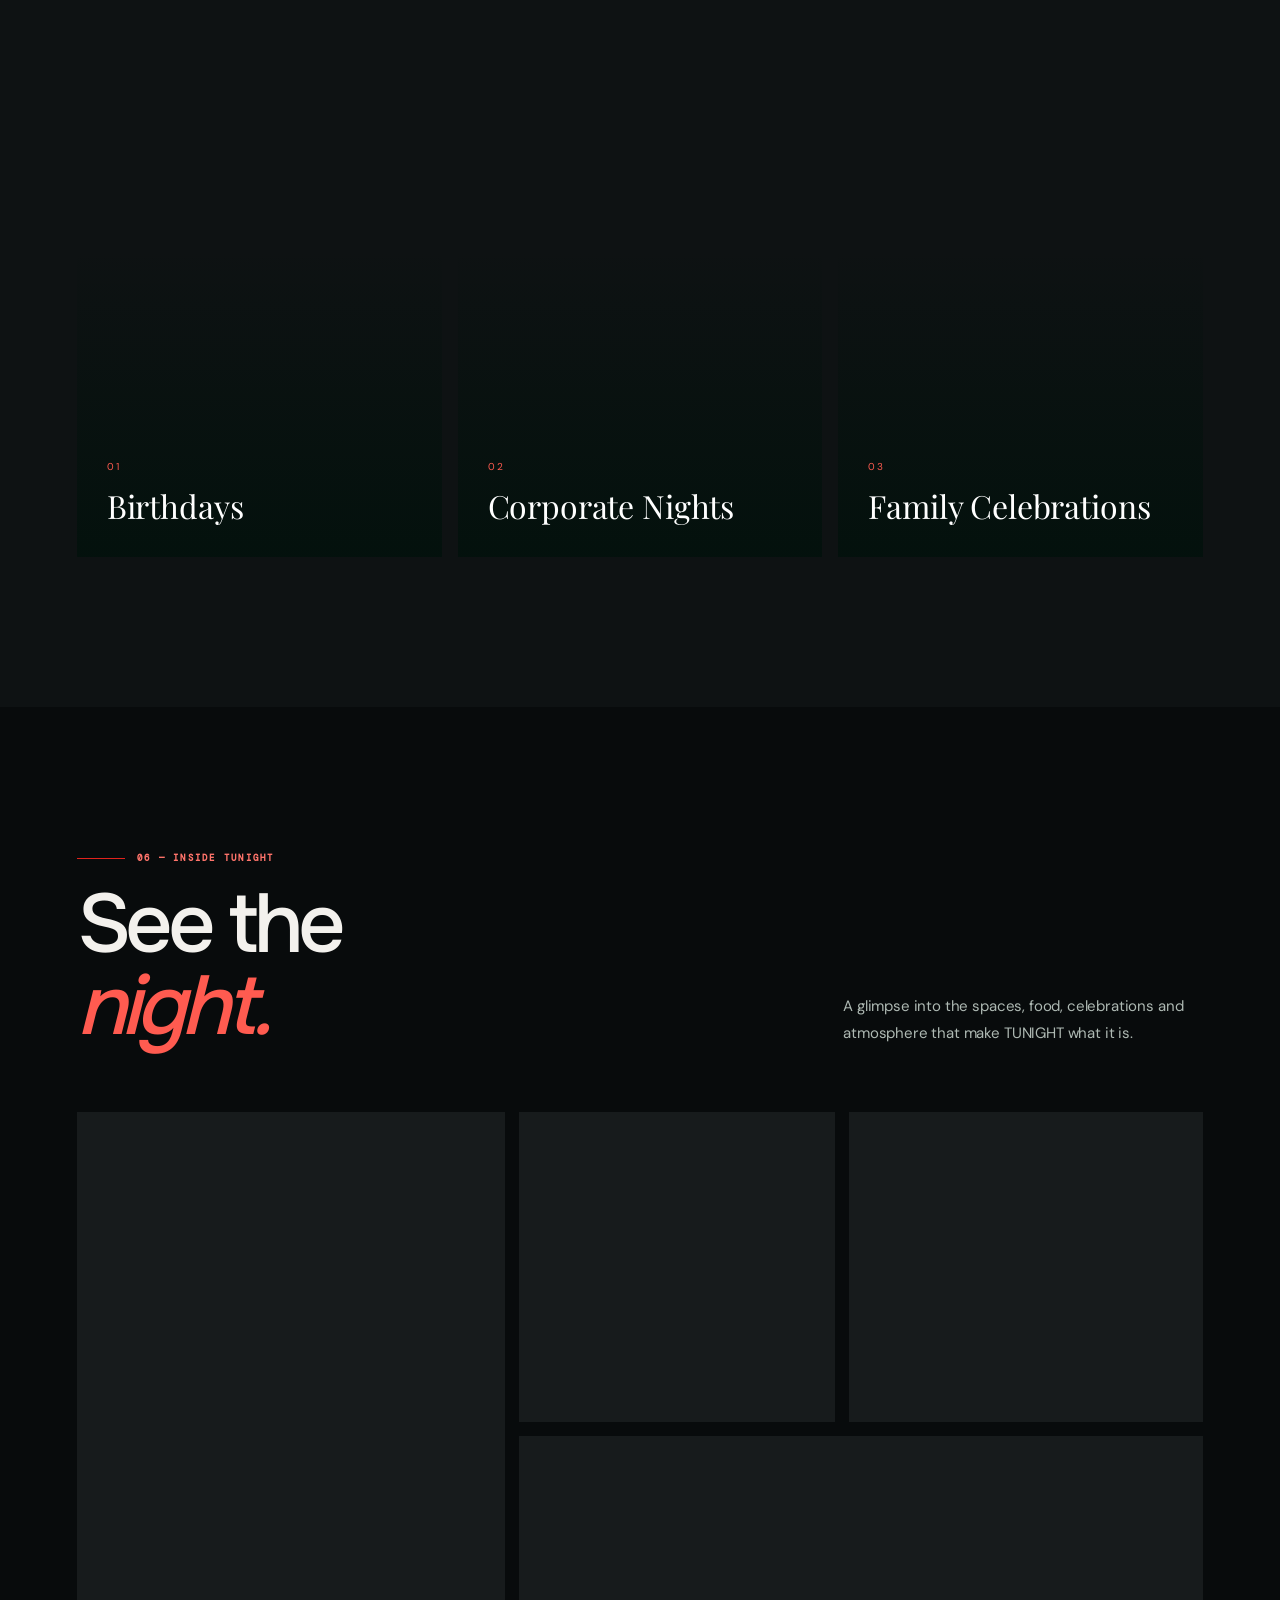
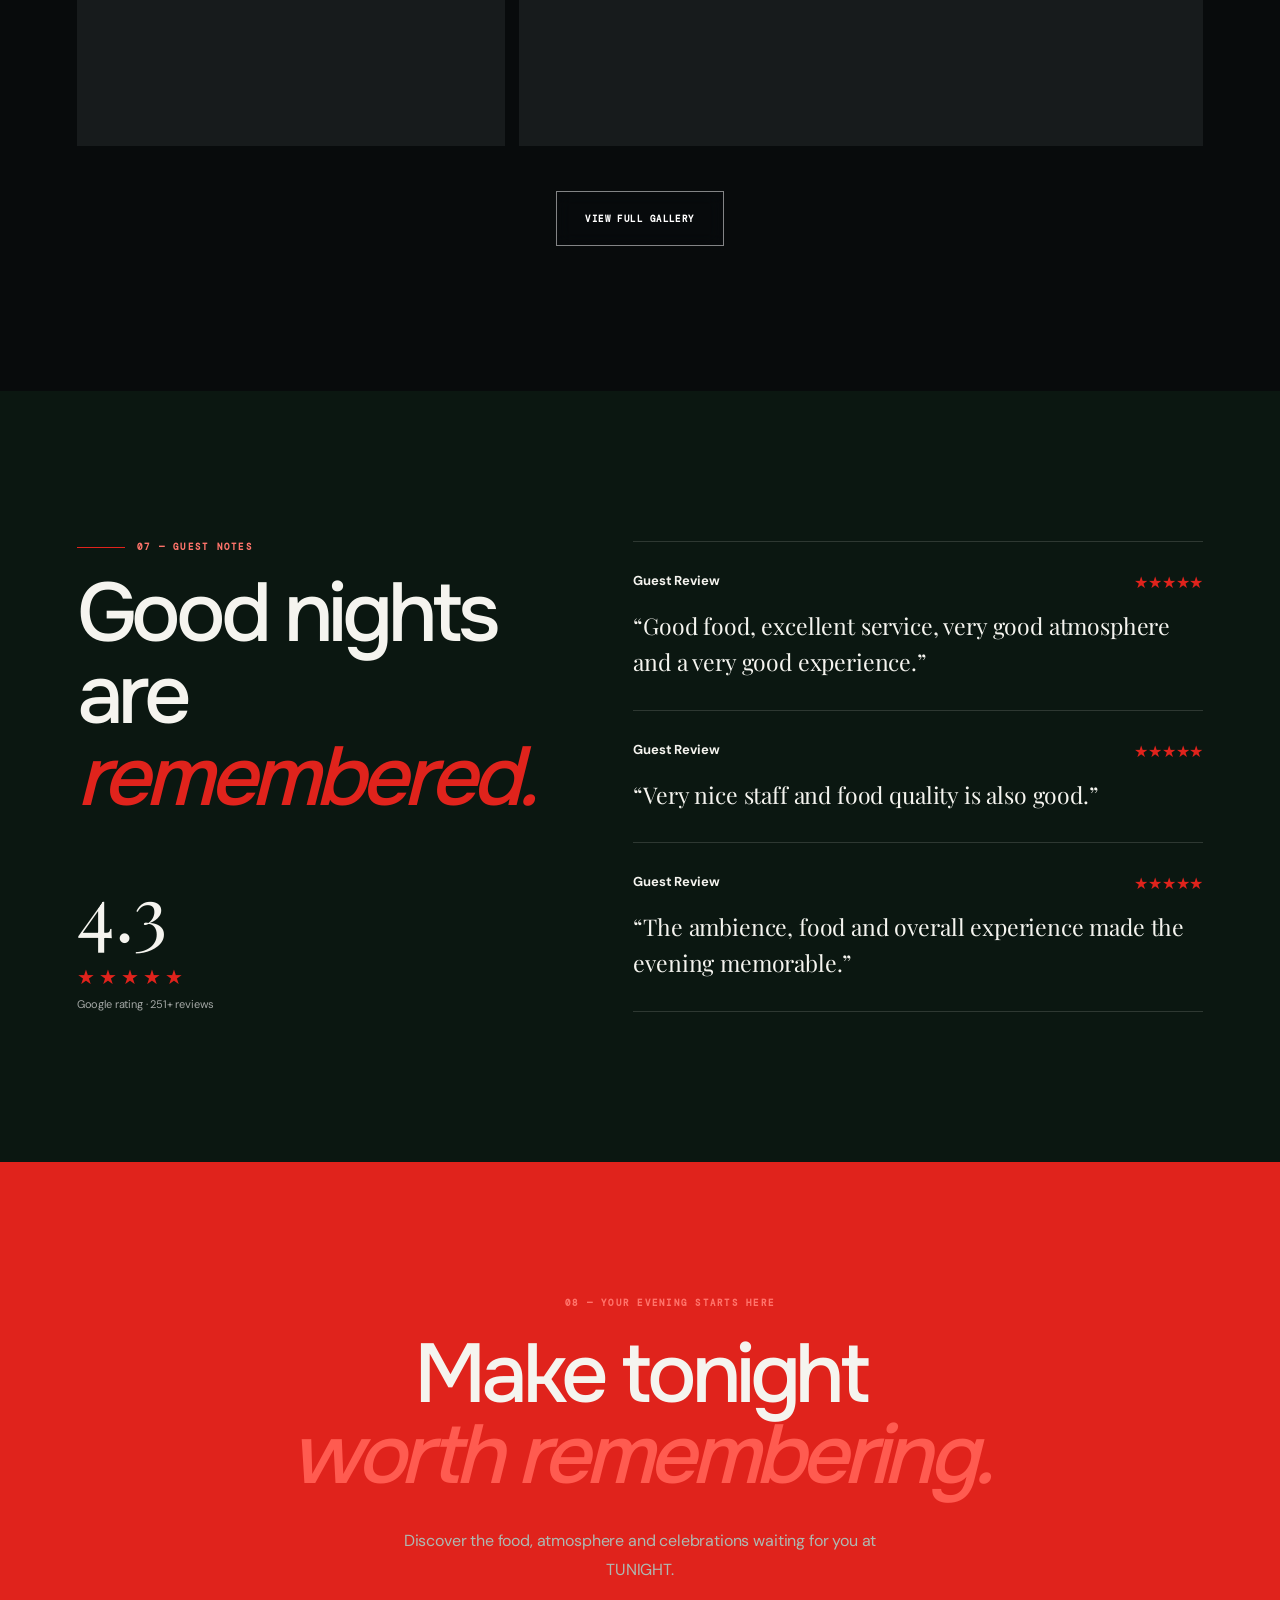
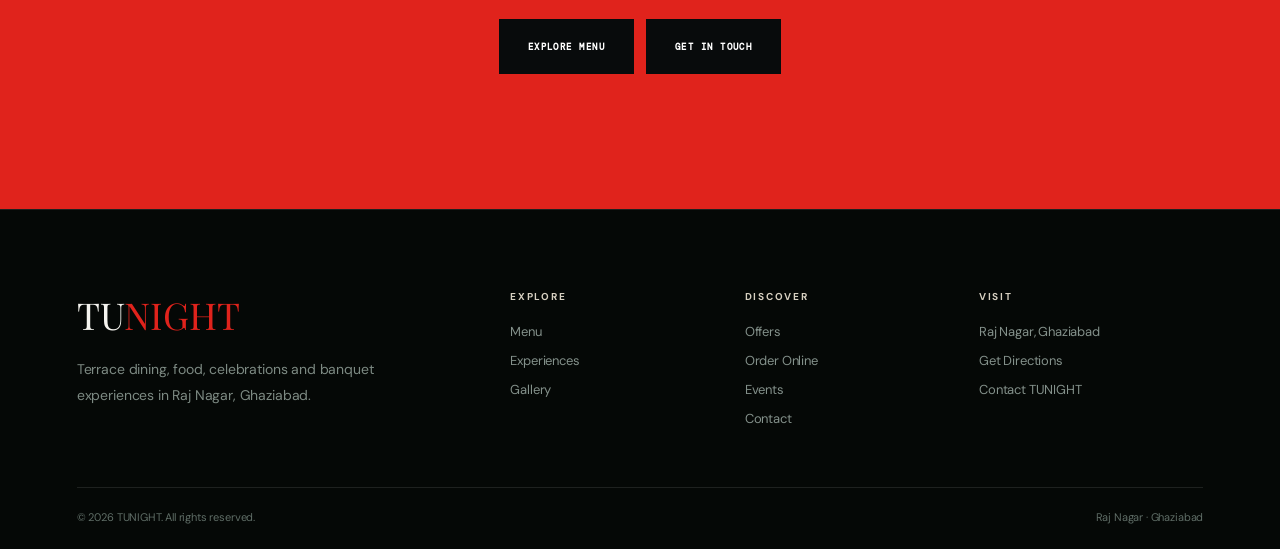
==== commit 9bf5418c: "Trigger slow soft website reveal after opening doors" ====
--- a/index.html
+++ b/index.html
@@ -12,7 +12,7 @@
 <link href="https://fonts.googleapis.com/css2?family=DM+Sans:wght@400;500;600;700&family=Playfair+Display:ital,wght@0,400;0,500;0,600;1,400;1,500&display=swap" rel="stylesheet">
 
 <!-- UNIVERSAL / GLOBAL CSS -->
-<link rel="stylesheet" href="global.css?v=20261017-entry-effects">
+<link rel="stylesheet" href="global.css?v=20261017-soft-reveal">
 <link href="https://fonts.googleapis.com/css2?family=Outfit:wght@300;400;500;600;700&family=Space+Mono:wght@400;700&display=swap" rel="stylesheet">
 
 <style>
@@ -2448,7 +2448,7 @@
   function play(){if(finished)return;cancelAnimationFrame(raf);timers.forEach(clearTimeout);timers=[];var entry=$('entry');entry.classList.remove('tn-open','tn-hidden');$('entry-content').classList.remove('tn-gone');$('tu').classList.remove('tn-on');['tag','sub','act'].forEach(function(id){$(id).classList.remove('tn-show')});layout();
     if(reduce){setLevel(1);finish();return}setLevel(0);var dur=3600,t0=null;function step(ts){if(t0===null)t0=ts+500;var k=Math.max(0,Math.min((ts-t0)/dur,1)),e=1-Math.pow(1-k,2.2);setLevel(e);if(k<1)raf=requestAnimationFrame(step);else finish()}raf=requestAnimationFrame(step)}
   function burst(){var box=$('embers'),i,e;if(reduce||!box)return;box.innerHTML='';for(i=0;i<46;i++){e=document.createElement('span');e.className='tn-ember';e.style.left=(Math.random()*100)+'%';e.style.setProperty('--s',(2+Math.random()*4)+'px');e.style.setProperty('--d',(2.2+Math.random()*2.2)+'s');e.style.setProperty('--dl',(0.5+Math.random()*1.4)+'s');e.style.setProperty('--x',((Math.random()-.5)*160)+'px');box.appendChild(e)}later(function(){box.innerHTML=''},5200)}
-  function leave(){if(finished)return;finished=true;cancelAnimationFrame(raf);timers.forEach(clearTimeout);$('entry').classList.add('tn-open');root.classList.remove('tn-intro-lock');root.style.overflow='';burst();setTimeout(function(){$('entry').classList.add('tn-hidden')},reduce?60:1800);}
+  function leave(){if(finished)return;finished=true;cancelAnimationFrame(raf);timers.forEach(clearTimeout);$('entry').classList.add('tn-open');root.classList.remove('tn-intro-lock');root.classList.add('tn-site-reveal');root.style.overflow='';burst();setTimeout(function(){$('entry').classList.add('tn-hidden')},reduce?60:1800);}
   $('enter').addEventListener('click',leave);
   root.classList.add('tn-intro-lock');root.style.overflow='hidden';
   (document.fonts&&document.fonts.ready?document.fonts.ready:Promise.resolve()).then(function(){if(!finished)play()});
--- a/global.css
+++ b/global.css
@@ -189,3 +189,8 @@
 @keyframes tn-rise{0%{opacity:0;transform:translate(0,0)}15%{opacity:1}100%{opacity:0;transform:translate(var(--x),-95vh)}}
 #tn-entry .tn-door{z-index:1}
 @media(prefers-reduced-motion:reduce){#tn-entry .tn-flare,#tn-entry .tn-seam,#tn-entry .tn-embers{display:none!important}}
+
+/* --- Soft cinematic reveal after OPEN THE DOORS: slow blur-to-clear blend --- */
+body.tn-site-reveal::after{content:"";position:fixed;inset:0;z-index:99998;pointer-events:none;background:rgba(10,11,13,.88);backdrop-filter:blur(14px);-webkit-backdrop-filter:blur(14px);opacity:1;animation:tn-soft-reveal 4.2s cubic-bezier(.22,.61,.36,1) forwards}
+@keyframes tn-soft-reveal{0%{opacity:1;backdrop-filter:blur(14px);-webkit-backdrop-filter:blur(14px)}35%{opacity:.82}70%{opacity:.28;backdrop-filter:blur(4px);-webkit-backdrop-filter:blur(4px)}100%{opacity:0;backdrop-filter:blur(0);-webkit-backdrop-filter:blur(0)}}
+@media(prefers-reduced-motion:reduce){body.tn-site-reveal::after{animation-duration:.01s;backdrop-filter:none;-webkit-backdrop-filter:none}}
--- a/global.css
+++ b/global.css
@@ -189,3 +189,8 @@
 @keyframes tn-rise{0%{opacity:0;transform:translate(0,0)}15%{opacity:1}100%{opacity:0;transform:translate(var(--x),-95vh)}}
 #tn-entry .tn-door{z-index:1}
 @media(prefers-reduced-motion:reduce){#tn-entry .tn-flare,#tn-entry .tn-seam,#tn-entry .tn-embers{display:none!important}}
+
+/* --- Soft cinematic reveal after OPEN THE DOORS: slow blur-to-clear blend --- */
+body.tn-site-reveal::after{content:"";position:fixed;inset:0;z-index:99998;pointer-events:none;background:rgba(10,11,13,.88);backdrop-filter:blur(14px);-webkit-backdrop-filter:blur(14px);opacity:1;animation:tn-soft-reveal 4.2s cubic-bezier(.22,.61,.36,1) forwards}
+@keyframes tn-soft-reveal{0%{opacity:1;backdrop-filter:blur(14px);-webkit-backdrop-filter:blur(14px)}35%{opacity:.82}70%{opacity:.28;backdrop-filter:blur(4px);-webkit-backdrop-filter:blur(4px)}100%{opacity:0;backdrop-filter:blur(0);-webkit-backdrop-filter:blur(0)}}
+@media(prefers-reduced-motion:reduce){body.tn-site-reveal::after{animation-duration:.01s;backdrop-filter:none;-webkit-backdrop-filter:none}}
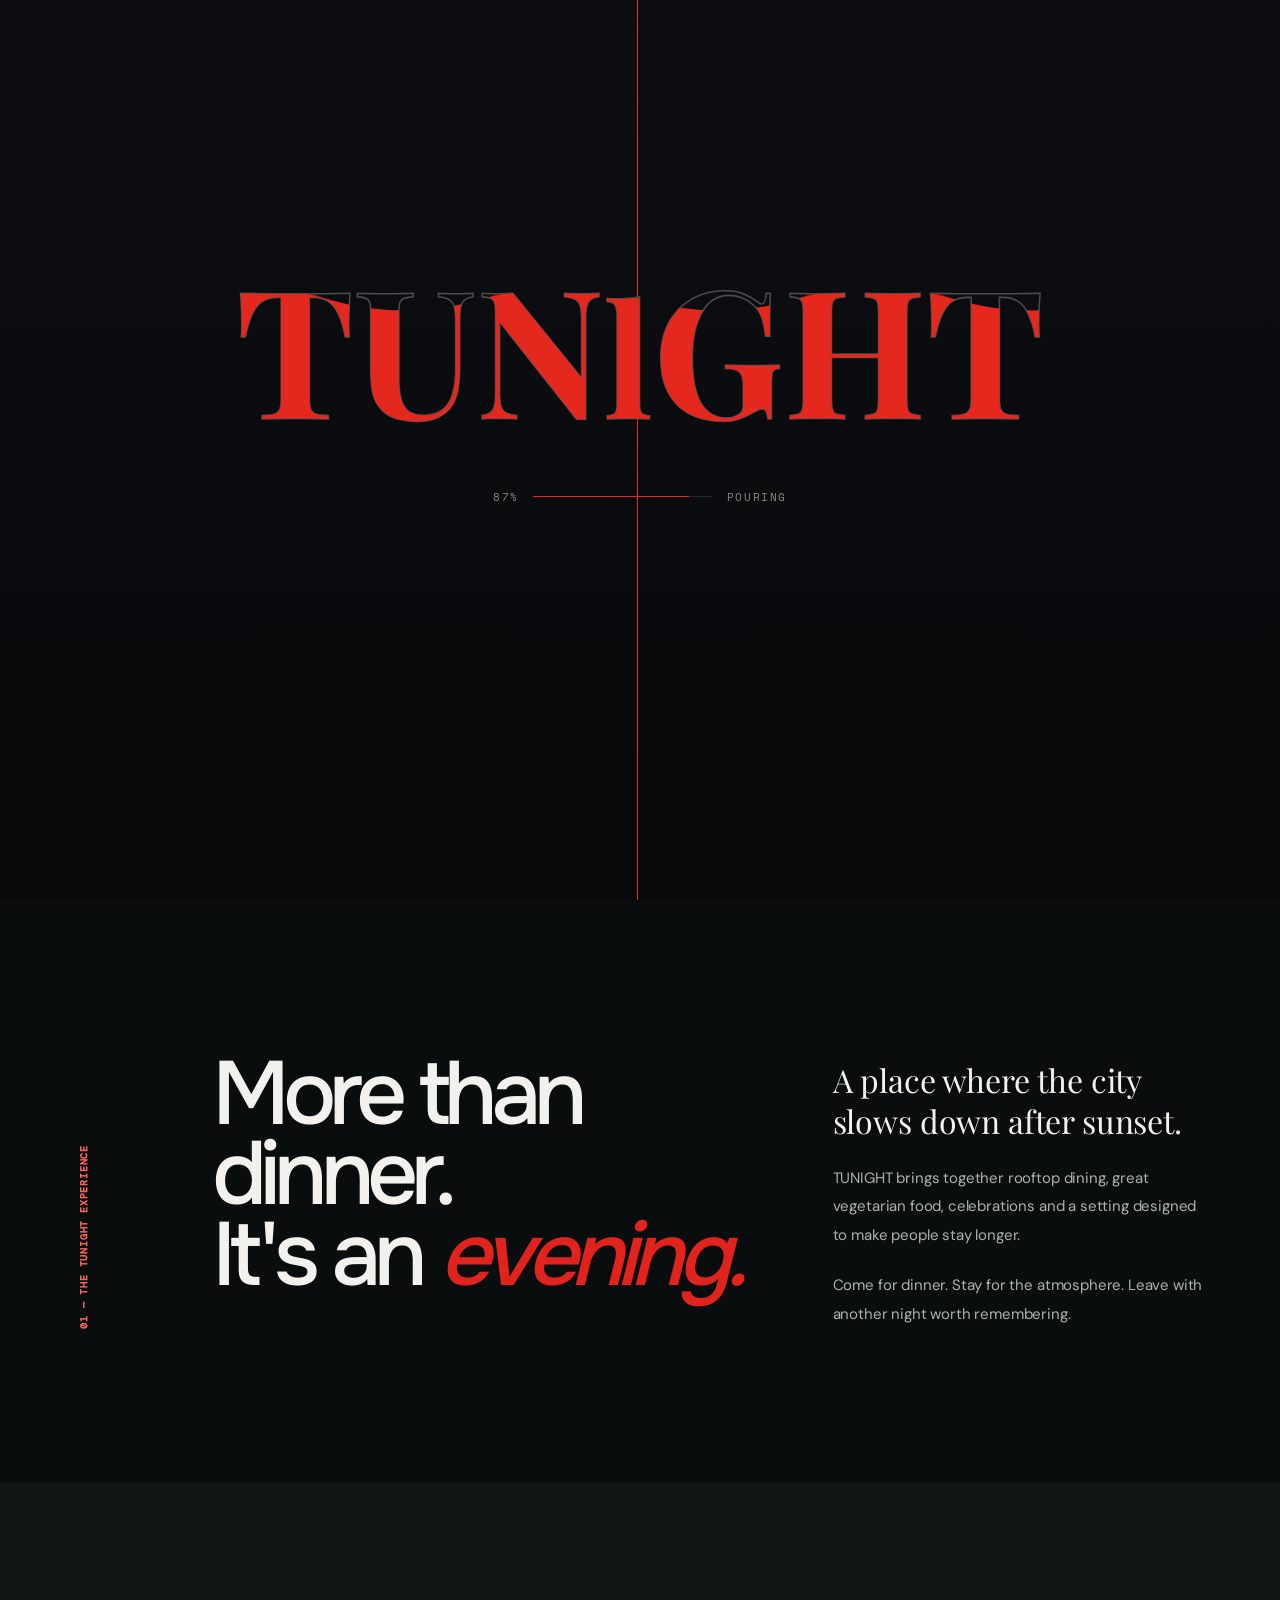
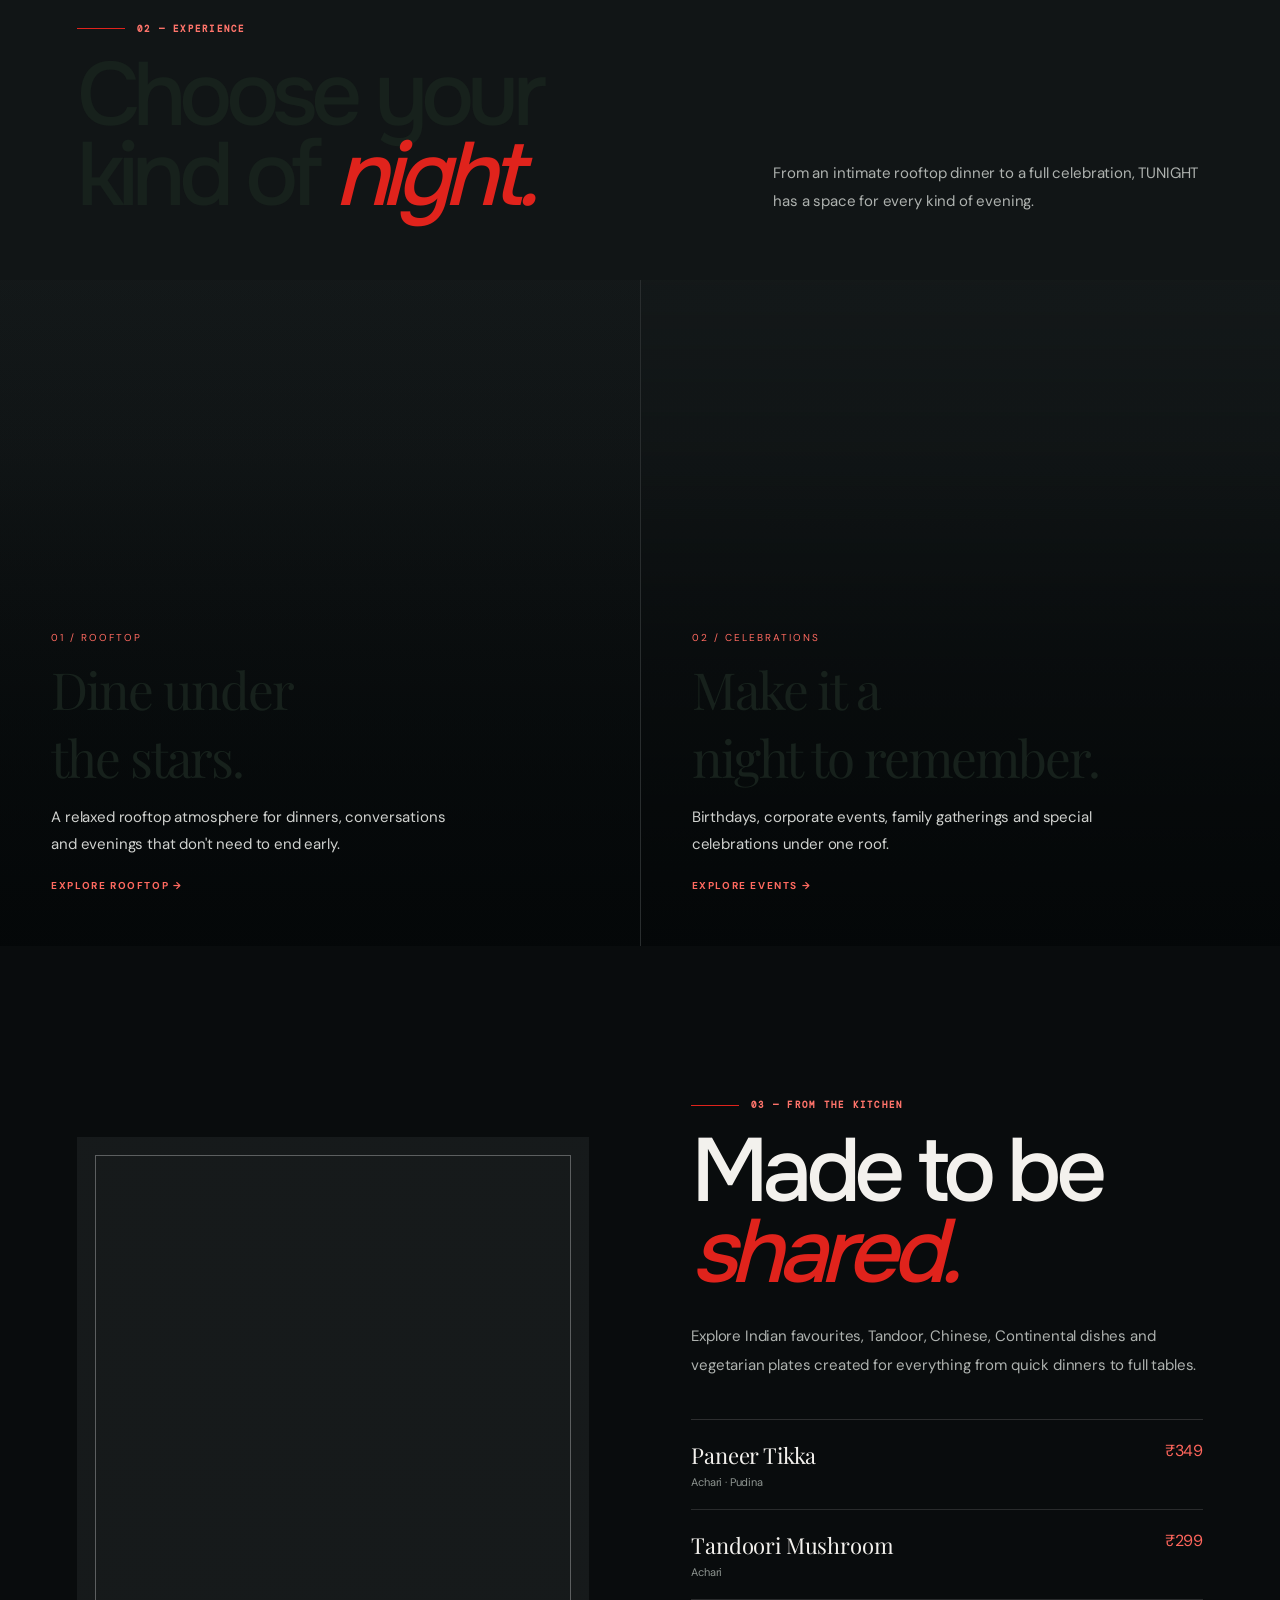
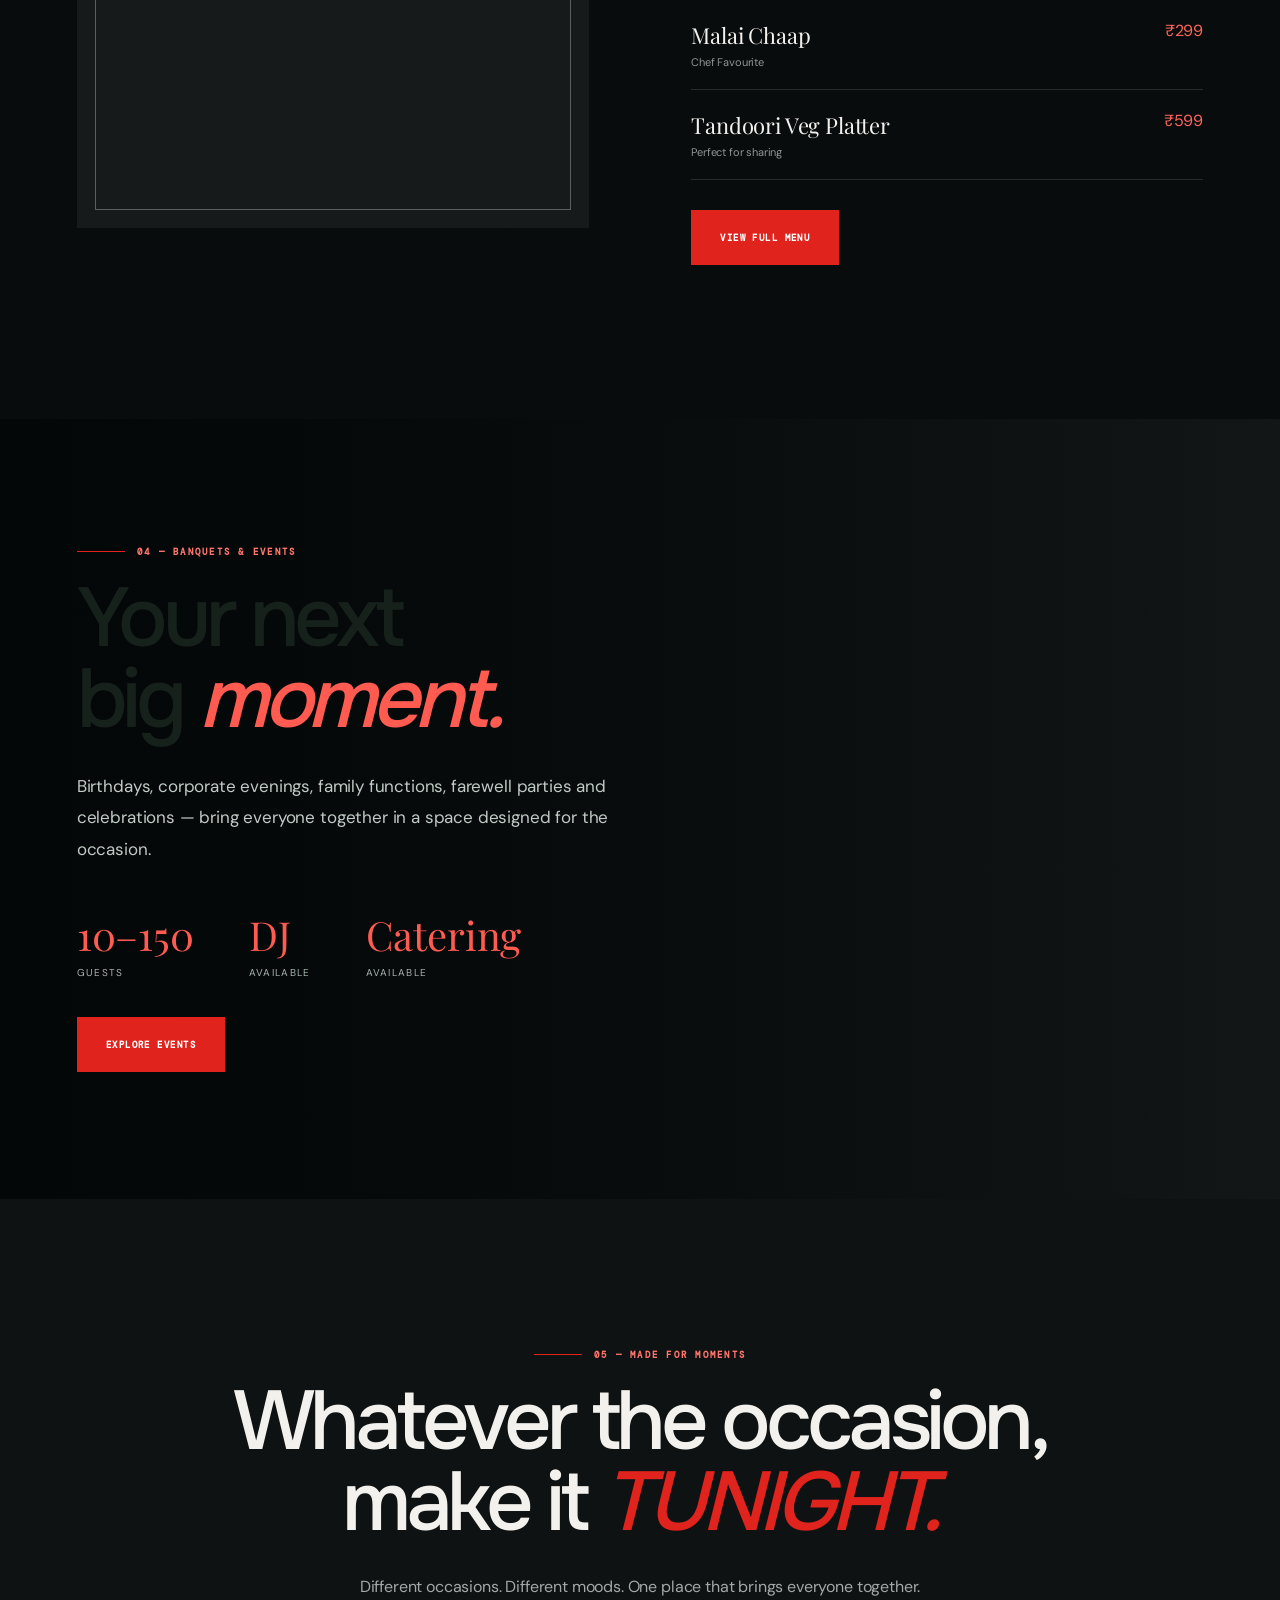
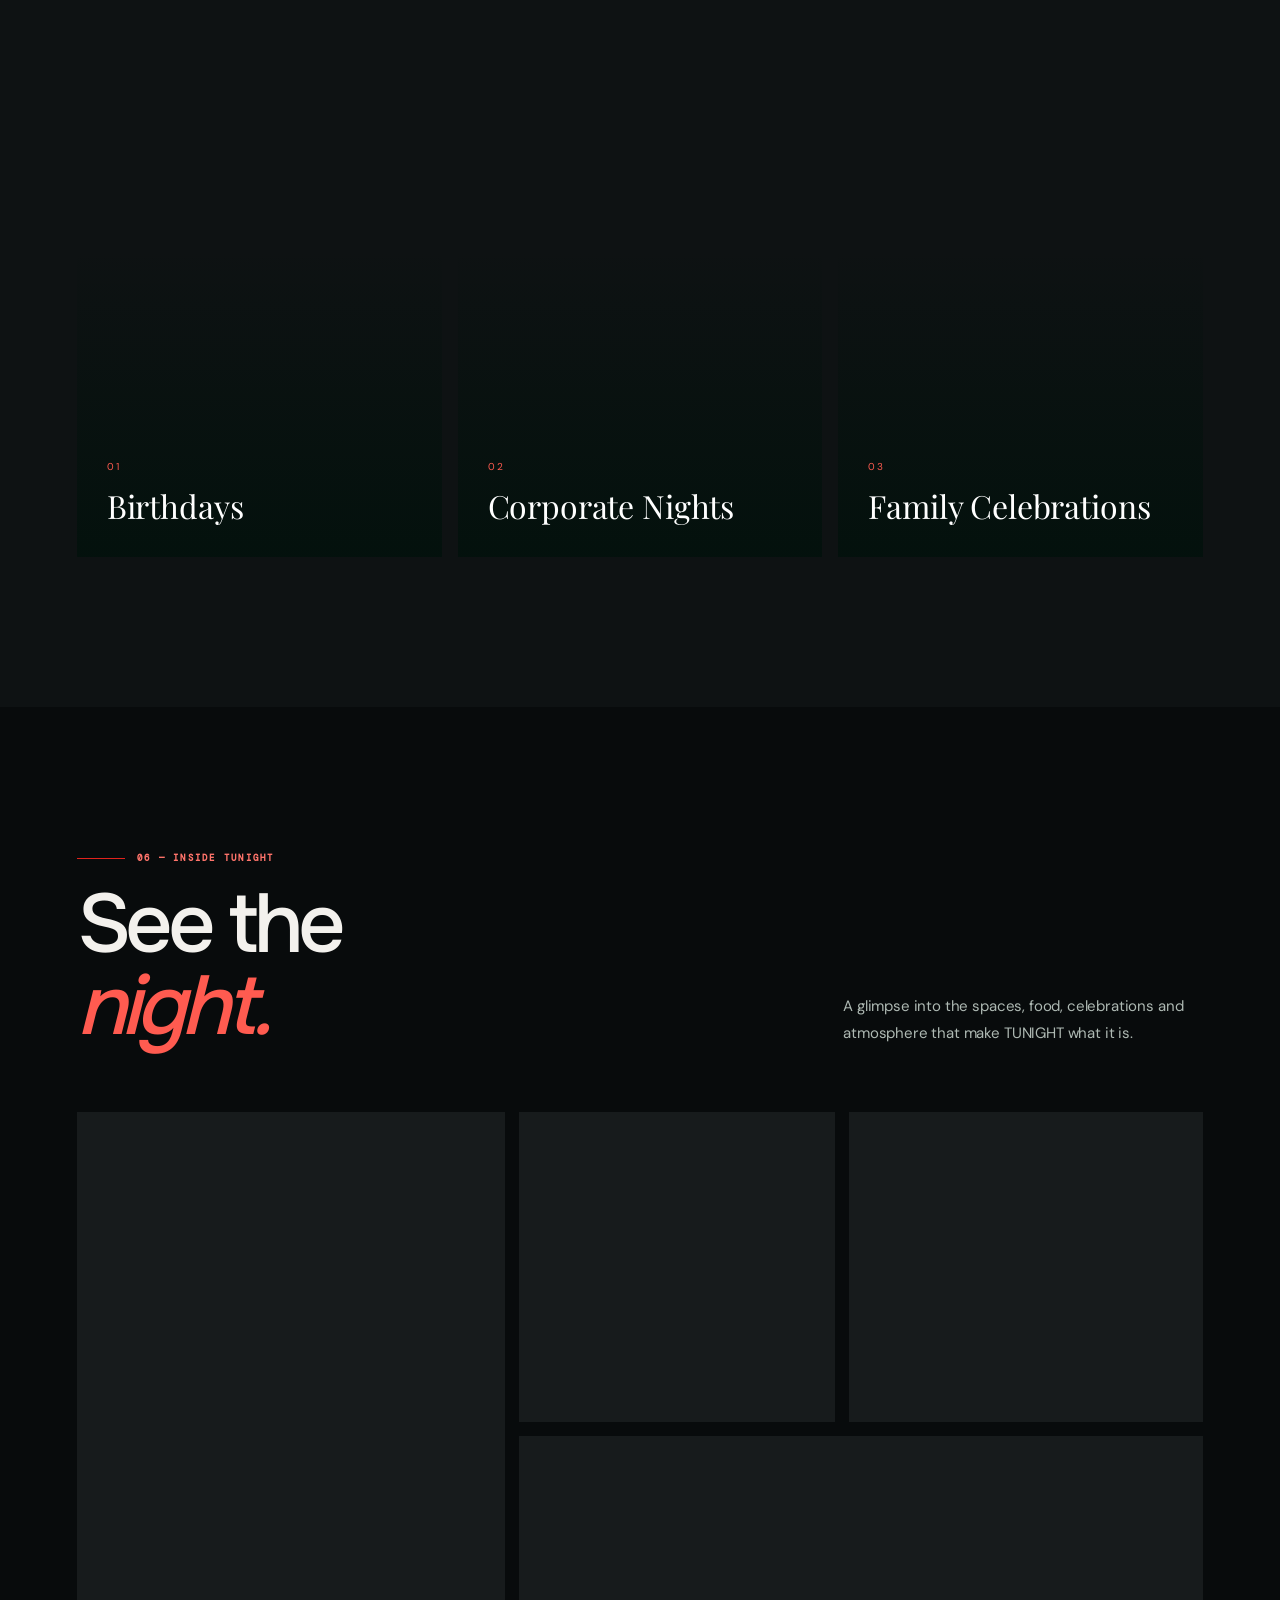
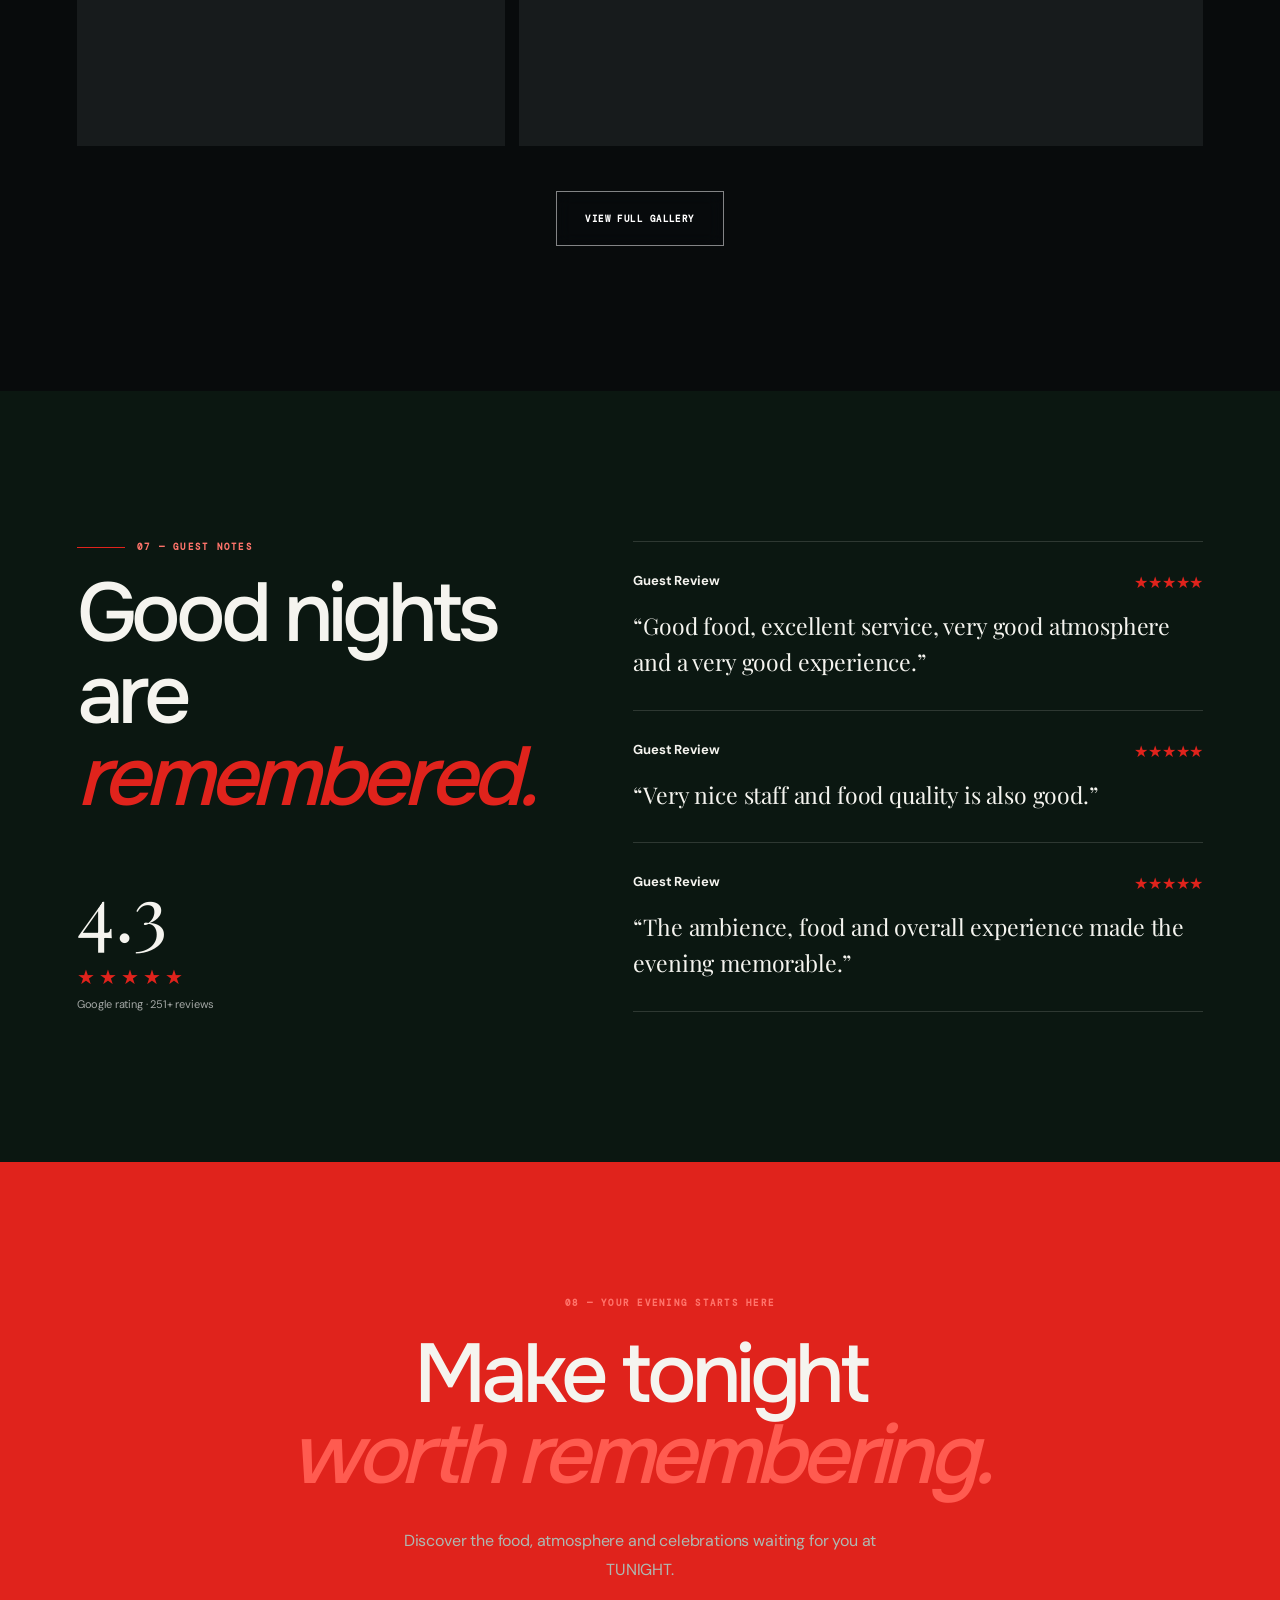
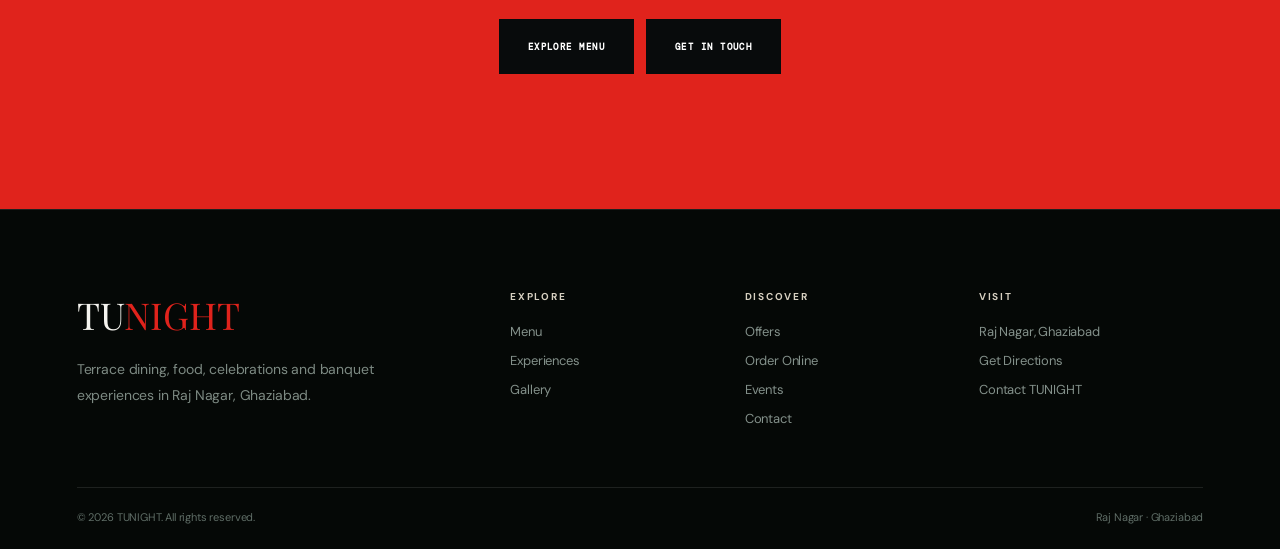
==== commit 76d9aeb7: "Add bouncing wine-drop logo intro animation" ====
--- a/index.html
+++ b/index.html
@@ -12,7 +12,7 @@
 <link href="https://fonts.googleapis.com/css2?family=DM+Sans:wght@400;500;600;700&family=Playfair+Display:ital,wght@0,400;0,500;0,600;1,400;1,500&display=swap" rel="stylesheet">
 
 <!-- UNIVERSAL / GLOBAL CSS -->
-<link rel="stylesheet" href="global.css?v=20261017-soft-reveal">
+<link rel="stylesheet" href="global.css?v=20261017-dot-reveal">
 <link href="https://fonts.googleapis.com/css2?family=Outfit:wght@300;400;500;600;700&family=Space+Mono:wght@400;700&display=swap" rel="stylesheet">
 
 <style>
@@ -1392,10 +1392,11 @@
   <section id="tn-entry-content" aria-label="Tunight intro">
     <div class="tn-stage">
       <svg id="tn-svg" viewBox="0 0 900 250" role="img" aria-label="TUNIGHT">
-        <defs><clipPath id="tn-clip"><text id="tn-tc" y="190" font-family="'Playfair Display',Georgia,serif" font-weight="700" font-size="170">TUNIGHT</text></clipPath></defs>
-        <text id="tn-to" class="tn-outline" y="190" font-family="'Playfair Display',Georgia,serif" font-weight="700" font-size="170">TUNIGHT</text>
+        <defs><clipPath id="tn-clip"><text id="tn-tc" y="190" font-family="'Playfair Display',Georgia,serif" font-weight="700" font-size="170">TUN<tspan id="tn-tcl">l</tspan>GHT</text></clipPath></defs>
+        <text id="tn-to" class="tn-outline" y="190" font-family="'Playfair Display',Georgia,serif" font-weight="700" font-size="170">TUN<tspan id="tn-tol">l</tspan>GHT</text>
         <g clip-path="url(#tn-clip)"><g id="tn-water" transform="translate(0,270)"><path id="tn-w2" class="tn-wave tn-wave-b" fill="#8f1810"></path><path id="tn-w1" class="tn-wave" fill="#e5281d"></path></g></g>
         <text id="tn-tu" y="190" font-family="'Playfair Display',Georgia,serif" font-weight="700" font-size="170">TU</text>
+        <g id="tn-dx" style="opacity:0"><g id="tn-dy"><circle id="tn-dotc" cx="0" cy="-14" r="14" fill="#e5281d"/></g></g>
       </svg>
       <div class="tn-count"><span id="tn-pct">0%</span><i><b id="tn-bar"></b></i><span>POURING</span></div>
       <p class="tn-tag tn-fade" id="tn-tag">Where the evening <em>begins.</em></p>
@@ -2437,18 +2438,66 @@
 <script>
 (function(){
   var reduce=window.matchMedia('(prefers-reduced-motion: reduce)').matches;
-  var $=function(id){return document.getElementById('tn-'+id)}, root=document.body, raf=0, timers=[], finished=false;
-  var FROM=270, TO=45;
+  var $=function(id){return document.getElementById('tn-'+id)}, root=document.body, raf=0, timers=[], finished=false, dotAnims=[];
+  var FROM=270, TO=45, geo;
   function wavePath(off){var d='M-300 0 q75 '+(-22-off)+' 150 0';for(var i=0;i<13;i++)d+=' t150 0';return d+' V 400 H -300 Z';}
   $('w1').setAttribute('d',wavePath(0));$('w2').setAttribute('d',wavePath(8));
-  function layout(){var f=170,els=['tc','to','tu'].map($),w;els.forEach(function(e){e.setAttribute('font-size',f)});w=$('to').getComputedTextLength();if(w>840){f=Math.floor(f*840/w);els.forEach(function(e){e.setAttribute('font-size',f)});w=$('to').getComputedTextLength()}var x=(900-w)/2;els.forEach(function(e){e.setAttribute('x',x)});}
+  function layout(){
+    var f=170,K=.88,els=['tc','to','tu'].map($),w;
+    function size(){els.forEach(function(e){e.setAttribute('font-size',f)});['tcl','tol'].forEach(function(id){$(id).setAttribute('font-size',f*K)})}
+    size();w=$('to').getComputedTextLength();
+    if(w>840){f=Math.floor(f*840/w);size();w=$('to').getComputedTextLength()}
+    var x=(900-w)/2;els.forEach(function(e){e.setAttribute('x',x)});
+    var ext=function(n){var b=$('to').getExtentOfChar(n);return b.x+b.width/2};
+    geo={r:.08*f,cap:190-.708*f,x3:ext(3),x4:ext(4),x5:ext(5)};
+    geo.rest=190-.78*K*f-.04*f;
+    $('dotc').setAttribute('r',geo.r);$('dotc').setAttribute('cy',-geo.r);
+  }
   function later(fn,ms){timers.push(setTimeout(fn,ms))}
   function setLevel(p){$('water').setAttribute('transform','translate(0,'+(FROM+(TO-FROM)*p)+')');$('pct').textContent=Math.round(p*100)+'%';$('bar').style.width=(p*100)+'%'}
-  function finish(){ $('tu').classList.add('tn-on');['tag','sub','act'].forEach(function(id,n){later(function(){$(id).classList.add('tn-show')},300+n*350)});later(function(){if($('enter'))$('enter').focus({preventScroll:true})},1500);}
-  function play(){if(finished)return;cancelAnimationFrame(raf);timers.forEach(clearTimeout);timers=[];var entry=$('entry');entry.classList.remove('tn-open','tn-hidden');$('entry-content').classList.remove('tn-gone');$('tu').classList.remove('tn-on');['tag','sub','act'].forEach(function(id){$(id).classList.remove('tn-show')});layout();
-    if(reduce){setLevel(1);finish();return}setLevel(0);var dur=3600,t0=null;function step(ts){if(t0===null)t0=ts+500;var k=Math.max(0,Math.min((ts-t0)/dur,1)),e=1-Math.pow(1-k,2.2);setLevel(e);if(k<1)raf=requestAnimationFrame(step);else finish()}raf=requestAnimationFrame(step)}
-  function burst(){var box=$('embers'),i,e;if(reduce||!box)return;box.innerHTML='';for(i=0;i<46;i++){e=document.createElement('span');e.className='tn-ember';e.style.left=(Math.random()*100)+'%';e.style.setProperty('--s',(2+Math.random()*4)+'px');e.style.setProperty('--d',(2.2+Math.random()*2.2)+'s');e.style.setProperty('--dl',(0.5+Math.random()*1.4)+'s');e.style.setProperty('--x',((Math.random()-.5)*160)+'px');box.appendChild(e)}later(function(){box.innerHTML=''},5200)}
-  function leave(){if(finished)return;finished=true;cancelAnimationFrame(raf);timers.forEach(clearTimeout);$('entry').classList.add('tn-open');root.classList.remove('tn-intro-lock');root.classList.add('tn-site-reveal');root.style.overflow='';burst();setTimeout(function(){$('entry').classList.add('tn-hidden')},reduce?60:1800);}
+  function setDot(x,y){$('dx').style.transform='translate('+x+'px,0px)';$('dy').style.transform='translate(0px,'+y+'px)'}
+  function dropDot(){
+    var g=geo,dx=$('dx'),dy=$('dy'),c=g.cap;
+    if(reduce){setDot(g.x3,g.rest);dx.style.opacity=1;return 0}
+    var b=$('svg').getBoundingClientRect(),sc=(b.width/900)||1,offX=(innerWidth-b.left)/sc+40,D=2000;
+    var UP='cubic-bezier(.2,.65,.4,1)',DN='cubic-bezier(.6,0,.85,.45)',LIN='linear',OUT='cubic-bezier(.2,.8,.3,1)';
+    var X=[[0,offX],[850,g.x5],[930,g.x5],[1260,g.x4],[1340,g.x4],[1700,g.x3],[2000,g.x3]];
+    var Y=[[0,c-60,1,1,UP],[380,c-170,1,1,DN],[850,c,1.35,.65,LIN],[930,c,.88,1.15,UP],[1090,c-85,1,1,DN],[1260,c,1.3,.7,LIN],[1340,c,.88,1.15,UP],[1500,c-60,1,1,DN],[1700,g.rest,1.4,.6,OUT],[1850,g.rest,.92,1.1,OUT],[2000,g.rest,1,1,OUT]];
+    setDot(offX,c-60);dx.style.opacity=1;
+    dotAnims=[
+      dx.animate(X.map(function(k){return {offset:k[0]/D,transform:'translate('+k[1]+'px,0px)',easing:'linear'}}),{duration:D,fill:'forwards'}),
+      dy.animate(Y.map(function(k){return {offset:k[0]/D,transform:'translate(0px,'+k[1]+'px) scale('+k[2]+','+k[3]+')',easing:k[4]}}),{duration:D,fill:'forwards'})
+    ];
+    return D;
+  }
+  function finish(){
+    $('tu').classList.add('tn-on');var D=dropDot();
+    ['tag','sub','act'].forEach(function(id,n){later(function(){$(id).classList.add('tn-show')},D+200+n*350)});
+    later(function(){if($('enter'))$('enter').focus({preventScroll:true})},D+1700);
+  }
+  function play(){
+    if(finished)return;
+    cancelAnimationFrame(raf);timers.forEach(clearTimeout);timers=[];
+    dotAnims.forEach(function(a){a.cancel()});dotAnims=[];
+    var entry=$('entry');entry.classList.remove('tn-open','tn-hidden');
+    $('tu').classList.remove('tn-on');$('dx').style.opacity=0;$('dx').style.transform='';$('dy').style.transform='';
+    ['tag','sub','act'].forEach(function(id){$(id).classList.remove('tn-show')});
+    layout();
+    if(reduce){setLevel(1);finish();return}
+    setLevel(0);var dur=3600,t0=null;
+    function step(ts){if(t0===null)t0=ts+500;var k=Math.max(0,Math.min((ts-t0)/dur,1)),e=1-Math.pow(1-k,2.2);setLevel(e);if(k<1)raf=requestAnimationFrame(step);else finish()}
+    raf=requestAnimationFrame(step);
+  }
+  function burst(){
+    var box=$('embers'),i,e;if(reduce||!box)return;box.innerHTML='';
+    for(i=0;i<46;i++){e=document.createElement('span');e.className='tn-ember';e.style.left=(Math.random()*100)+'%';e.style.setProperty('--s',(2+Math.random()*4)+'px');e.style.setProperty('--d',(2.2+Math.random()*2.2)+'s');e.style.setProperty('--dl',(0.5+Math.random()*1.4)+'s');e.style.setProperty('--x',((Math.random()-.5)*160)+'px');box.appendChild(e)}
+    later(function(){box.innerHTML=''},5200);
+  }
+  function leave(){
+    if(finished)return;finished=true;cancelAnimationFrame(raf);timers.forEach(clearTimeout);
+    $('entry').classList.add('tn-open');root.classList.remove('tn-intro-lock');root.classList.add('tn-site-reveal');root.style.overflow='';
+    burst();setTimeout(function(){$('entry').classList.add('tn-hidden')},reduce?60:1800);
+  }
   $('enter').addEventListener('click',leave);
   root.classList.add('tn-intro-lock');root.style.overflow='hidden';
   (document.fonts&&document.fonts.ready?document.fonts.ready:Promise.resolve()).then(function(){if(!finished)play()});
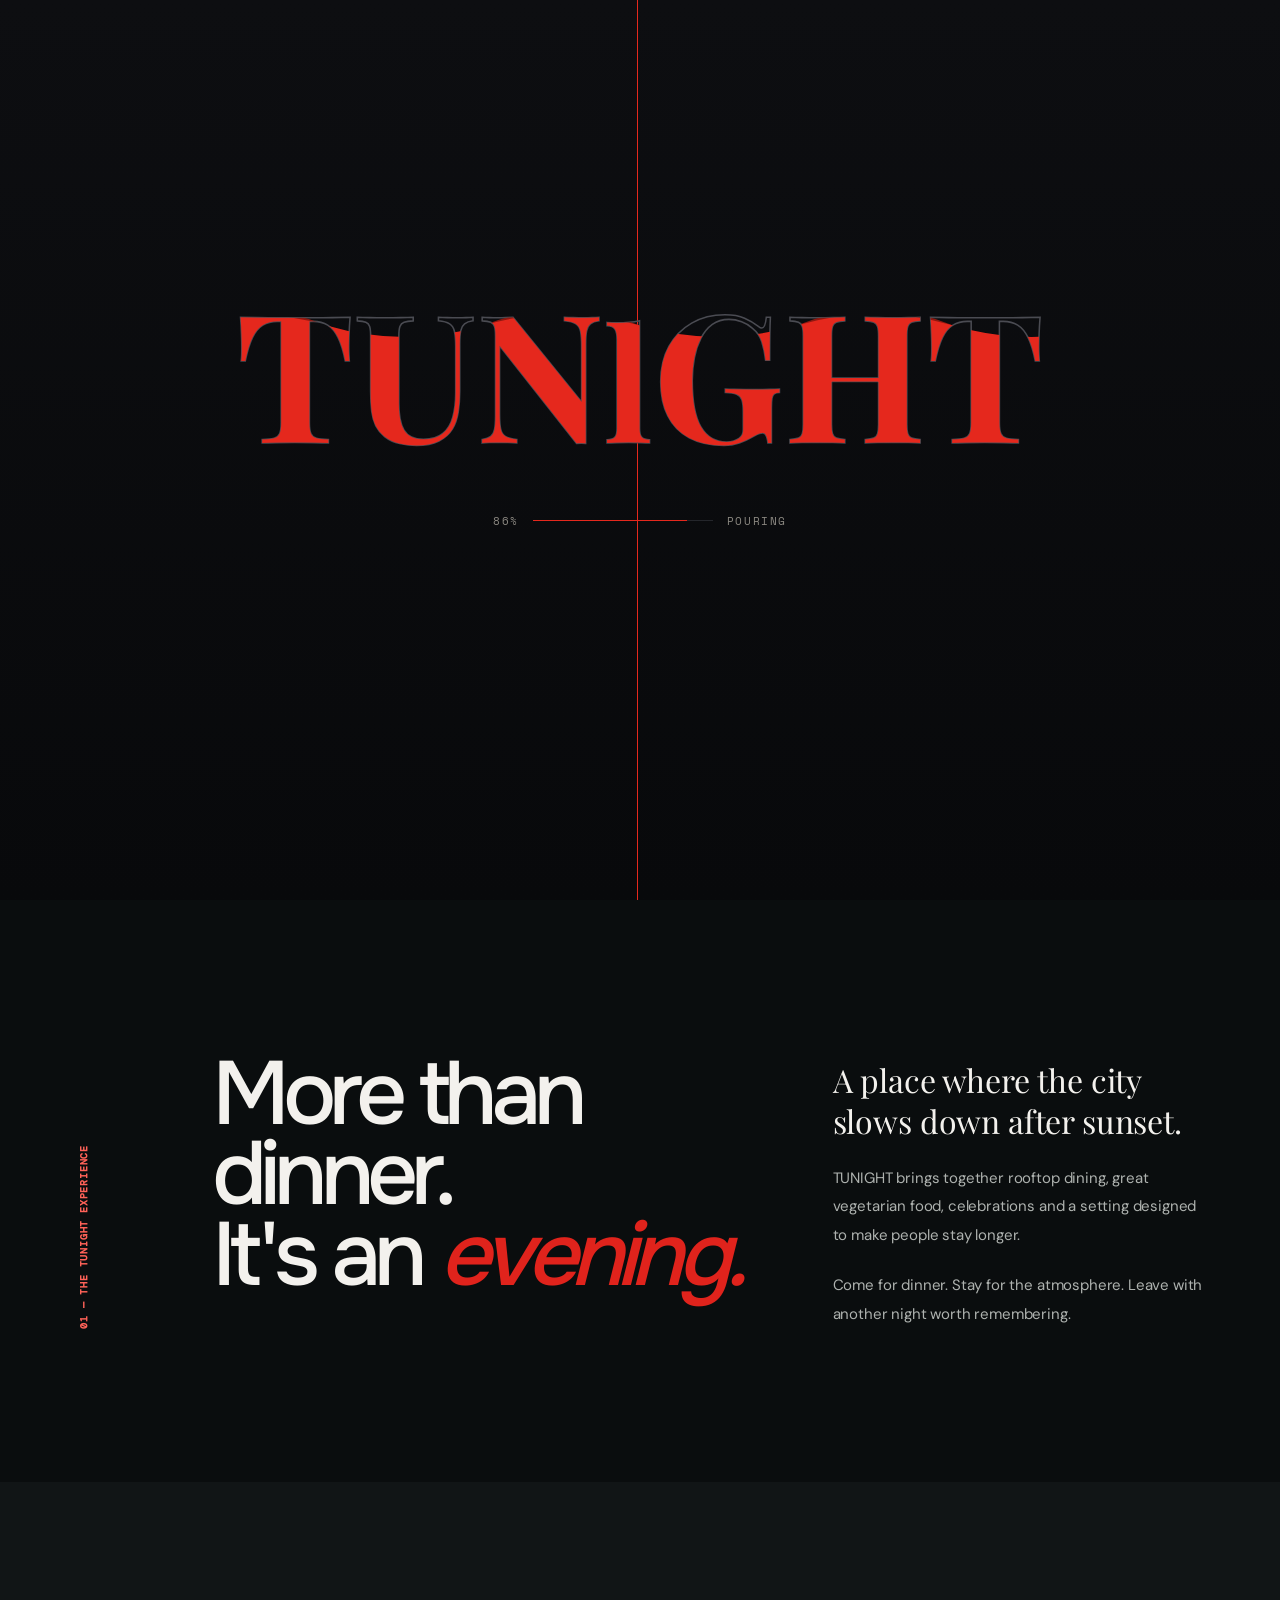
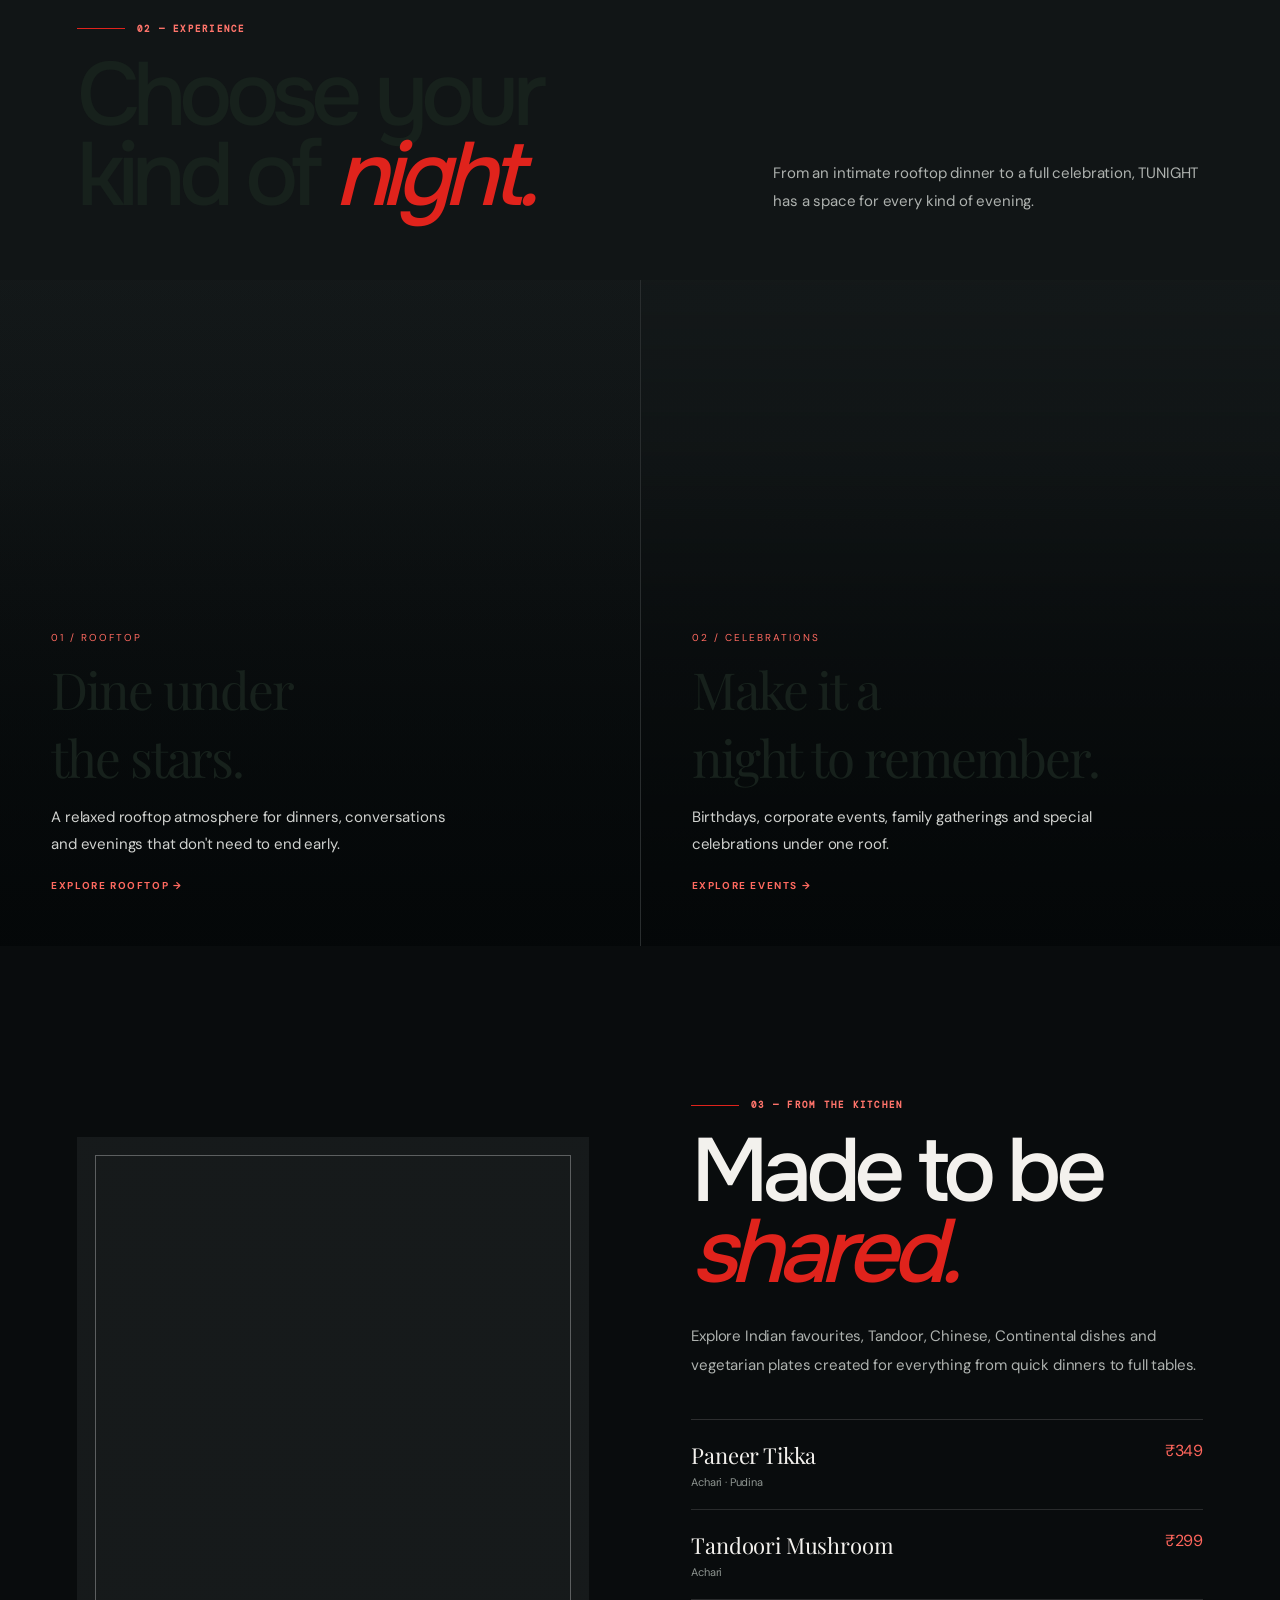
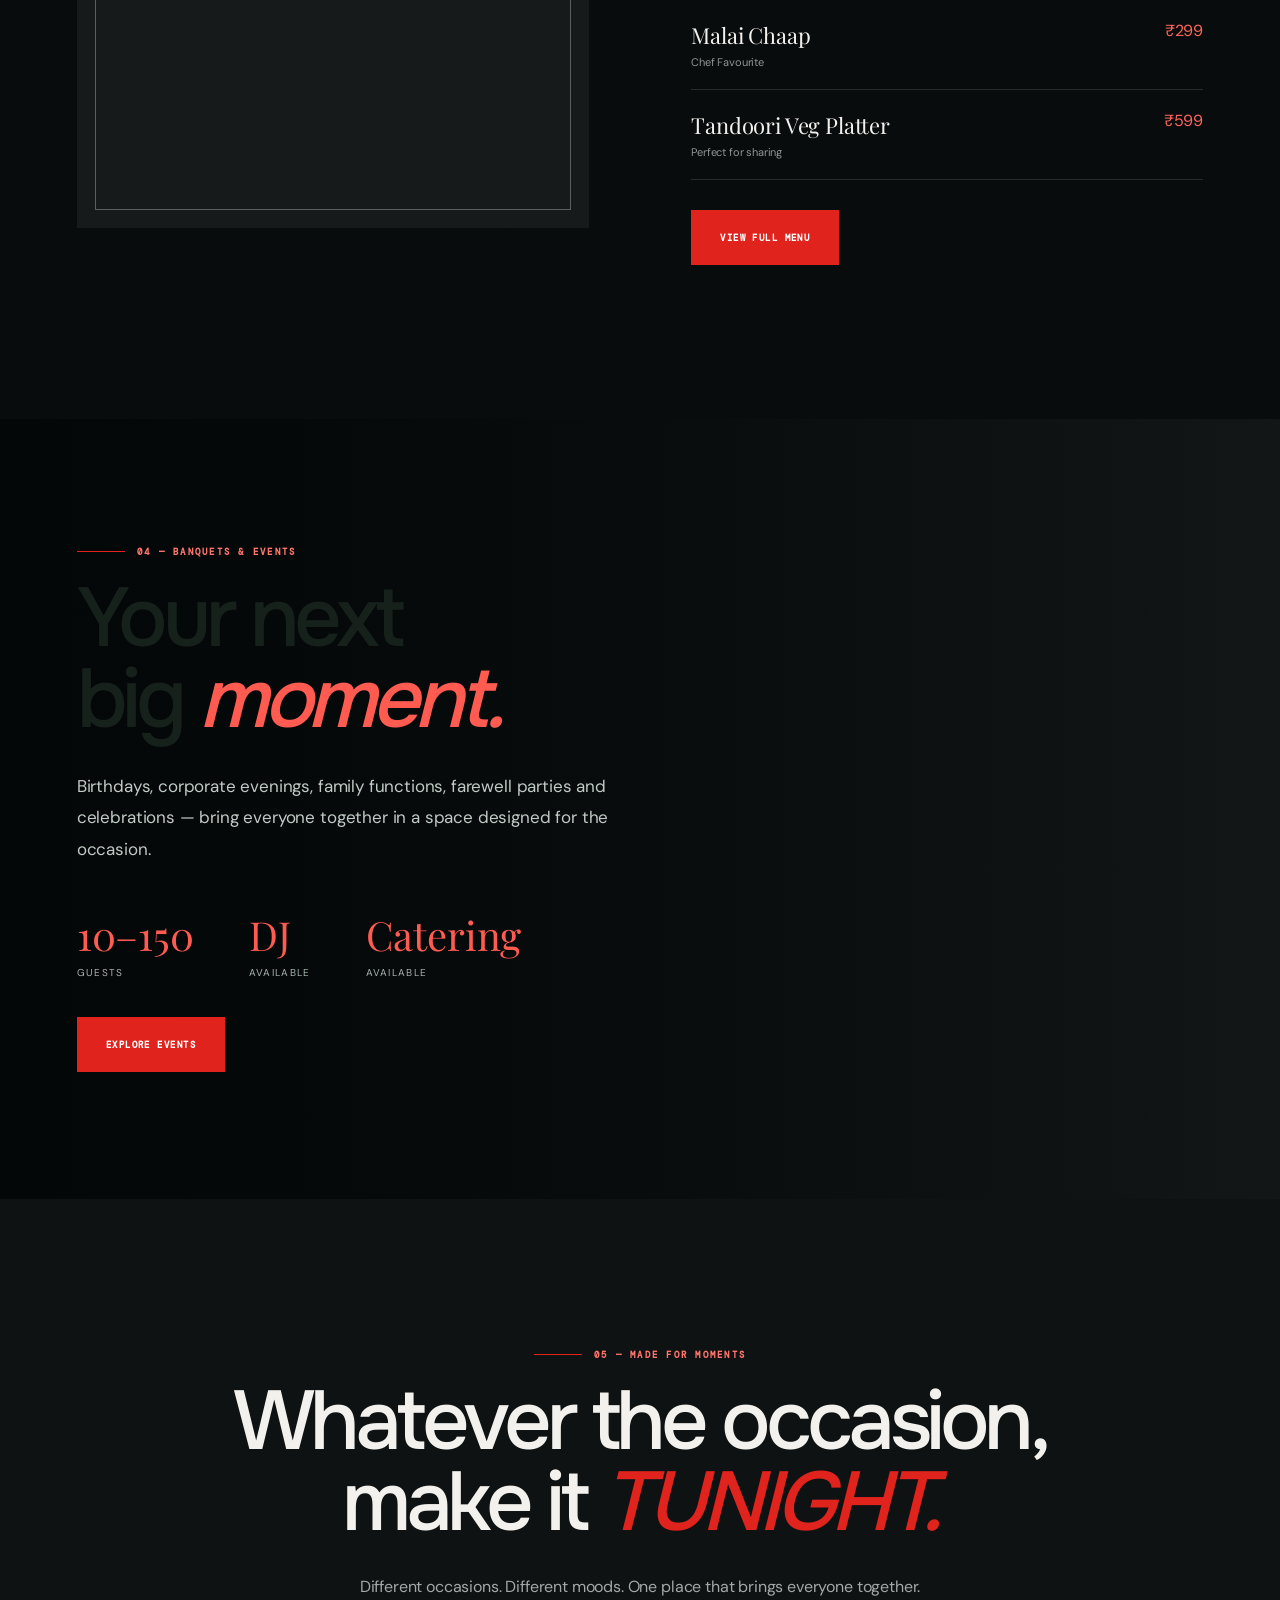
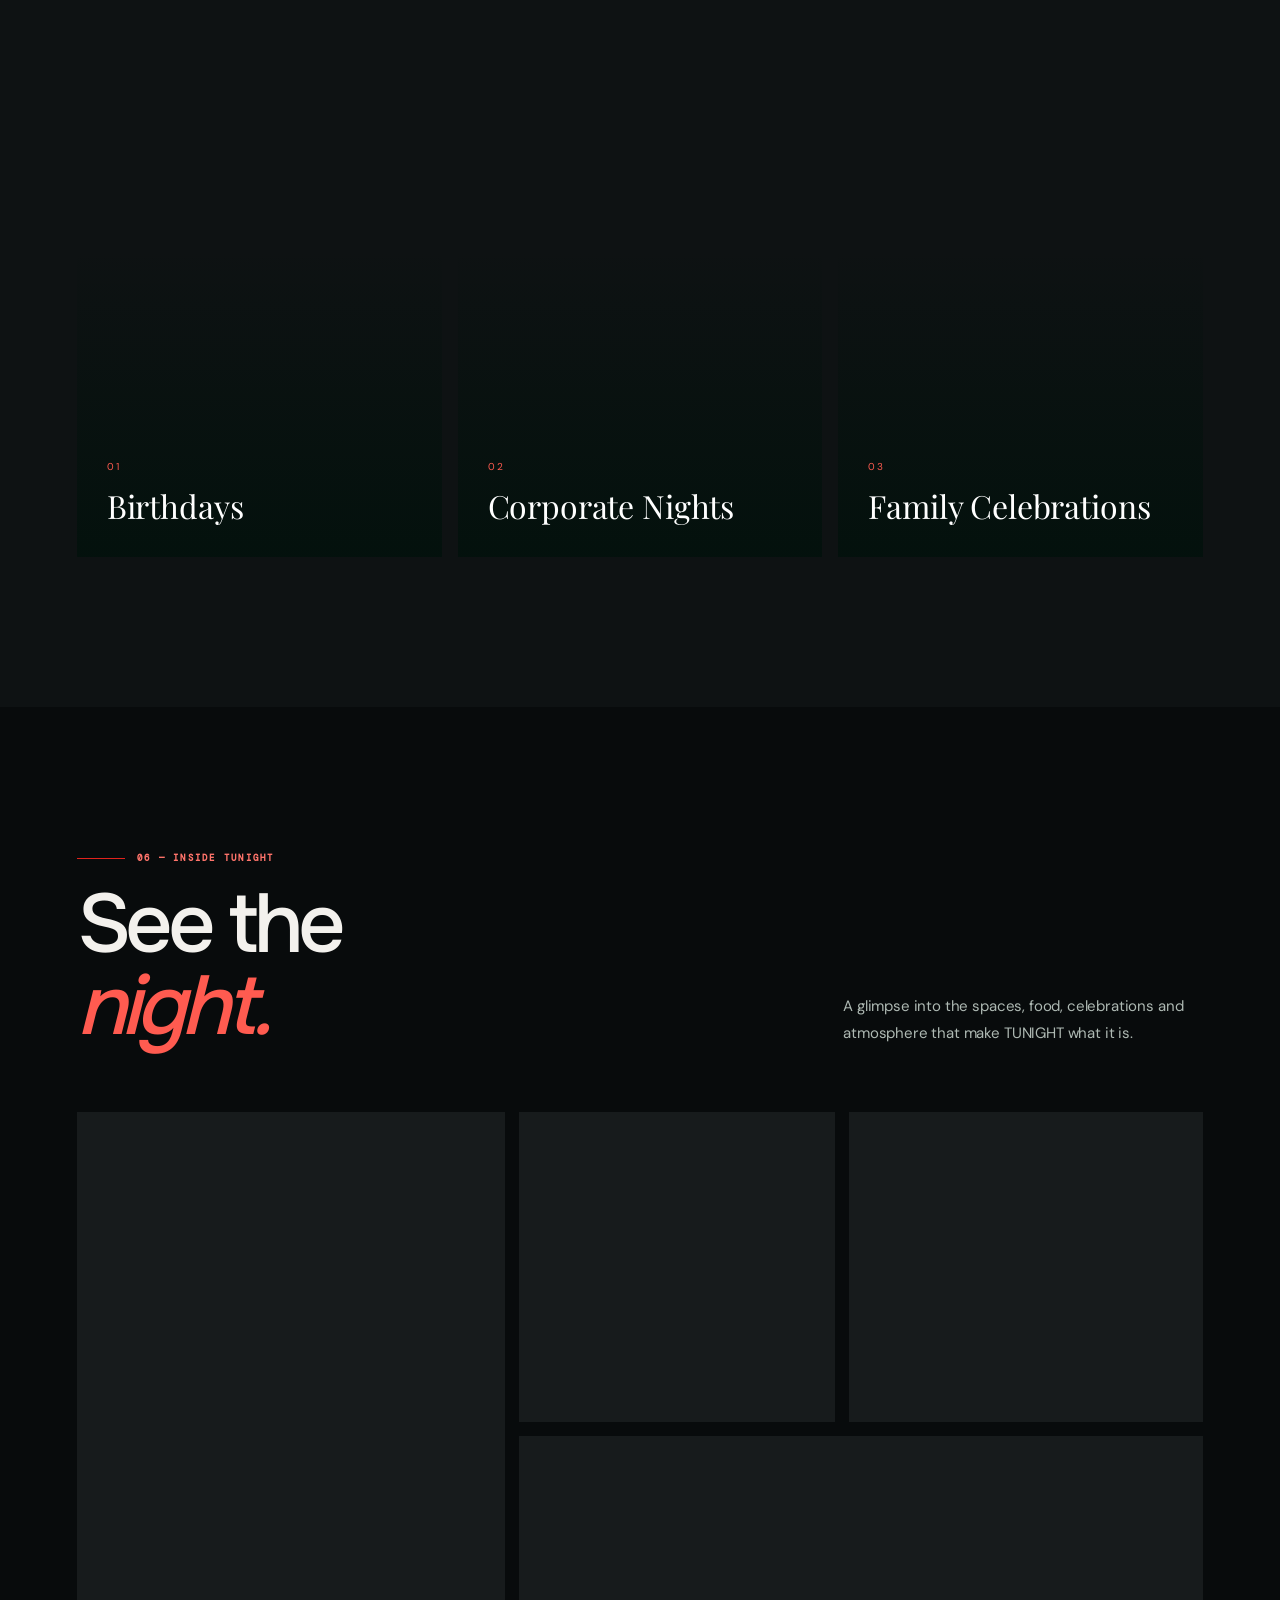
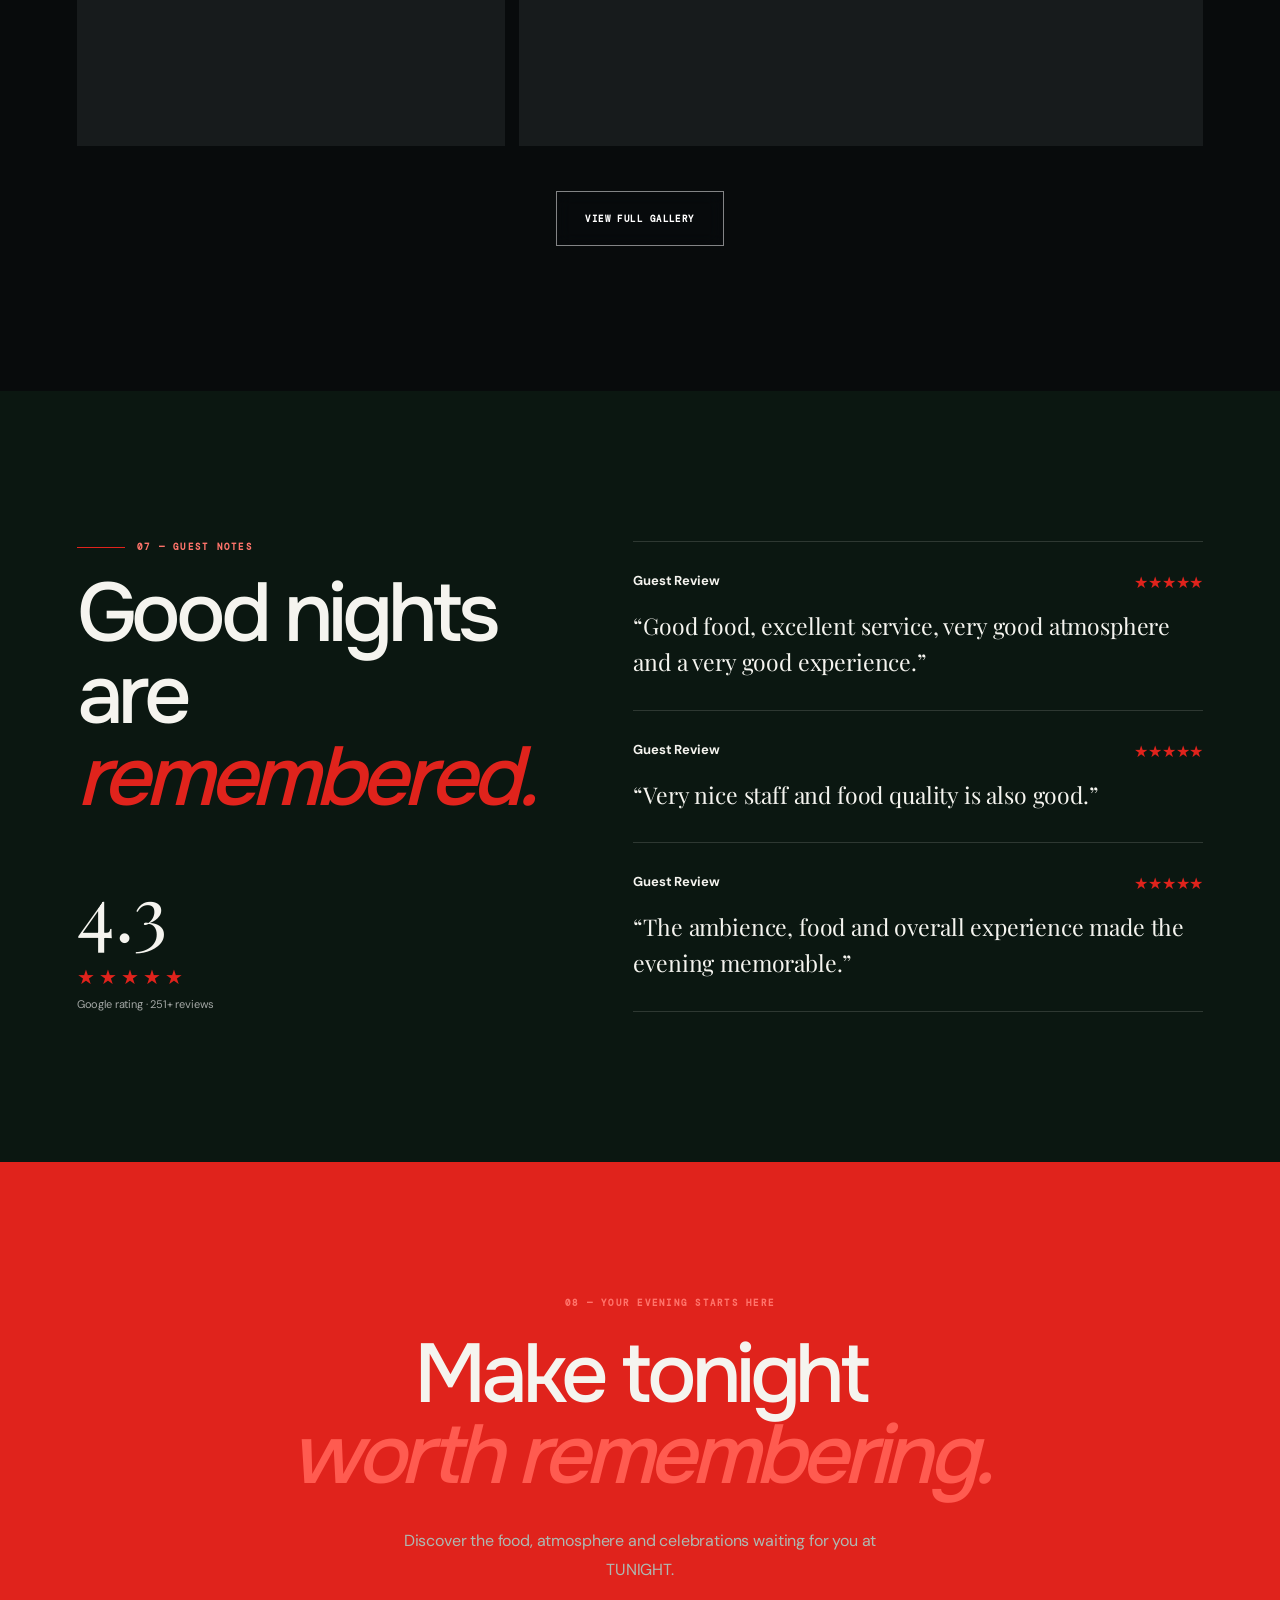
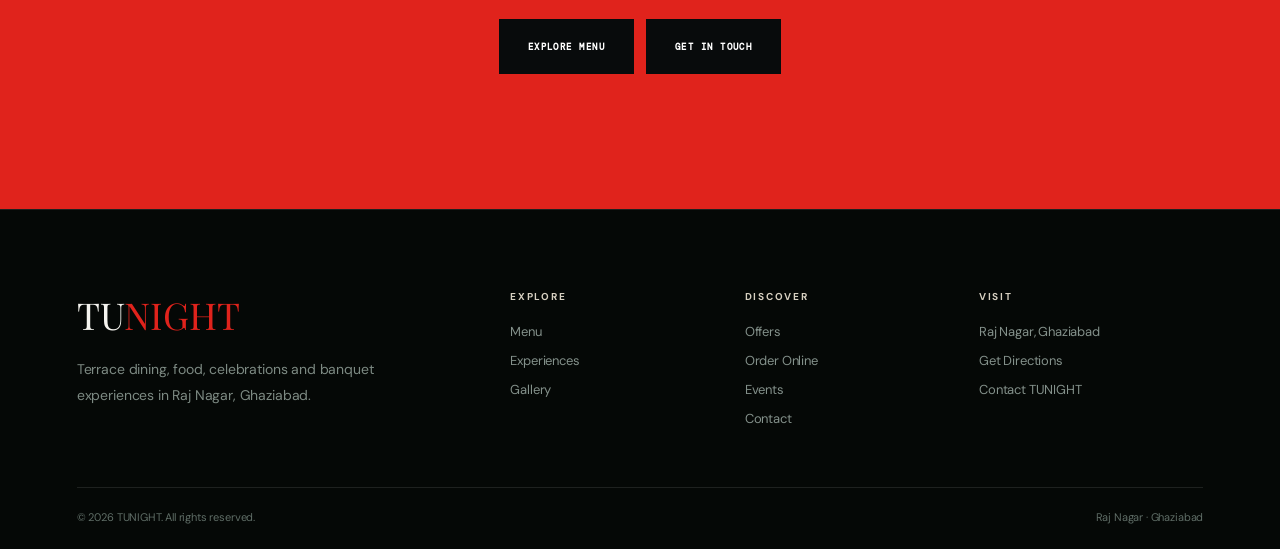
==== commit a0379f41: "Animate intro drop from I onto Open the Doors and auto-open site" ====
--- a/index.html
+++ b/index.html
@@ -2470,10 +2470,38 @@
     ];
     return D;
   }
+  function dropToButton(){
+    var svg=$('svg'),dot=$('dx'),dy=$('dy'),button=$('enter');
+    if(!svg||!dot||!dy||!button||finished)return;
+    var rect=svg.getBoundingClientRect(),btn=button.getBoundingClientRect(),scale=(rect.width/900)||1;
+    var targetX=(btn.left+btn.width/2-rect.left)/scale;
+    var targetY=(btn.top+btn.height/2-rect.top)/scale;
+    var currentX=geo.x3,currentY=geo.rest;
+    if(reduce){leave();return}
+    var xAnim=dot.animate([
+      {transform:'translate('+currentX+'px,0px)'},
+      {transform:'translate('+targetX+'px,0px)',offset:.72,easing:'cubic-bezier(.2,.8,.3,1)'},
+      {transform:'translate('+targetX+'px,0px)'}
+    ],{duration:850,fill:'forwards'});
+    var yAnim=dy.animate([
+      {transform:'translate(0px,'+currentY+'px) scale(1,1)'},
+      {transform:'translate(0px,'+(targetY-24)+'px) scale(.85,1.2)',offset:.72,easing:'cubic-bezier(.35,0,.75,.4)'},
+      {transform:'translate(0px,'+targetY+'px) scale(1.3,.7)',offset:.88,easing:'ease-out'},
+      {transform:'translate(0px,'+(targetY-5)+'px) scale(.9,1.15)'},
+      {transform:'translate(0px,'+targetY+'px) scale(1,1)'}
+    ],{duration:850,fill:'forwards'});
+    Promise.all([xAnim.finished,yAnim.finished]).then(function(){
+      if(finished)return;
+      button.style.transform='scale(.96)';
+      button.style.boxShadow='0 0 28px rgba(229,40,29,.85)';
+      setTimeout(leave,180);
+    }).catch(function(){});
+  }
   function finish(){
     $('tu').classList.add('tn-on');var D=dropDot();
     ['tag','sub','act'].forEach(function(id,n){later(function(){$(id).classList.add('tn-show')},D+200+n*350)});
-    later(function(){if($('enter'))$('enter').focus({preventScroll:true})},D+1700);
+    // After the drop lands on the I, it falls onto OPEN THE DOORS and opens the site.
+    later(dropToButton,D+1450);
   }
   function play(){
     if(finished)return;
--- a/global.css
+++ b/global.css
@@ -194,3 +194,7 @@
 body.tn-site-reveal::after{content:"";position:fixed;inset:0;z-index:99998;pointer-events:none;background:rgba(10,11,13,.88);backdrop-filter:blur(14px);-webkit-backdrop-filter:blur(14px);opacity:1;animation:tn-soft-reveal 4.2s cubic-bezier(.22,.61,.36,1) forwards}
 @keyframes tn-soft-reveal{0%{opacity:1;backdrop-filter:blur(14px);-webkit-backdrop-filter:blur(14px)}35%{opacity:.82}70%{opacity:.28;backdrop-filter:blur(4px);-webkit-backdrop-filter:blur(4px)}100%{opacity:0;backdrop-filter:blur(0);-webkit-backdrop-filter:blur(0)}}
 @media(prefers-reduced-motion:reduce){body.tn-site-reveal::after{animation-duration:.01s;backdrop-filter:none;-webkit-backdrop-filter:none}}
+
+/* --- Slightly lower the TUNIGHT intro logo and its supporting content --- */
+#tn-entry .tn-stage{transform:translateY(24px)}
+@media(max-height:620px){#tn-entry .tn-stage{transform:translateY(10px)}}
--- a/global.css
+++ b/global.css
@@ -194,3 +194,7 @@
 body.tn-site-reveal::after{content:"";position:fixed;inset:0;z-index:99998;pointer-events:none;background:rgba(10,11,13,.88);backdrop-filter:blur(14px);-webkit-backdrop-filter:blur(14px);opacity:1;animation:tn-soft-reveal 4.2s cubic-bezier(.22,.61,.36,1) forwards}
 @keyframes tn-soft-reveal{0%{opacity:1;backdrop-filter:blur(14px);-webkit-backdrop-filter:blur(14px)}35%{opacity:.82}70%{opacity:.28;backdrop-filter:blur(4px);-webkit-backdrop-filter:blur(4px)}100%{opacity:0;backdrop-filter:blur(0);-webkit-backdrop-filter:blur(0)}}
 @media(prefers-reduced-motion:reduce){body.tn-site-reveal::after{animation-duration:.01s;backdrop-filter:none;-webkit-backdrop-filter:none}}
+
+/* --- Slightly lower the TUNIGHT intro logo and its supporting content --- */
+#tn-entry .tn-stage{transform:translateY(24px)}
+@media(max-height:620px){#tn-entry .tn-stage{transform:translateY(10px)}}
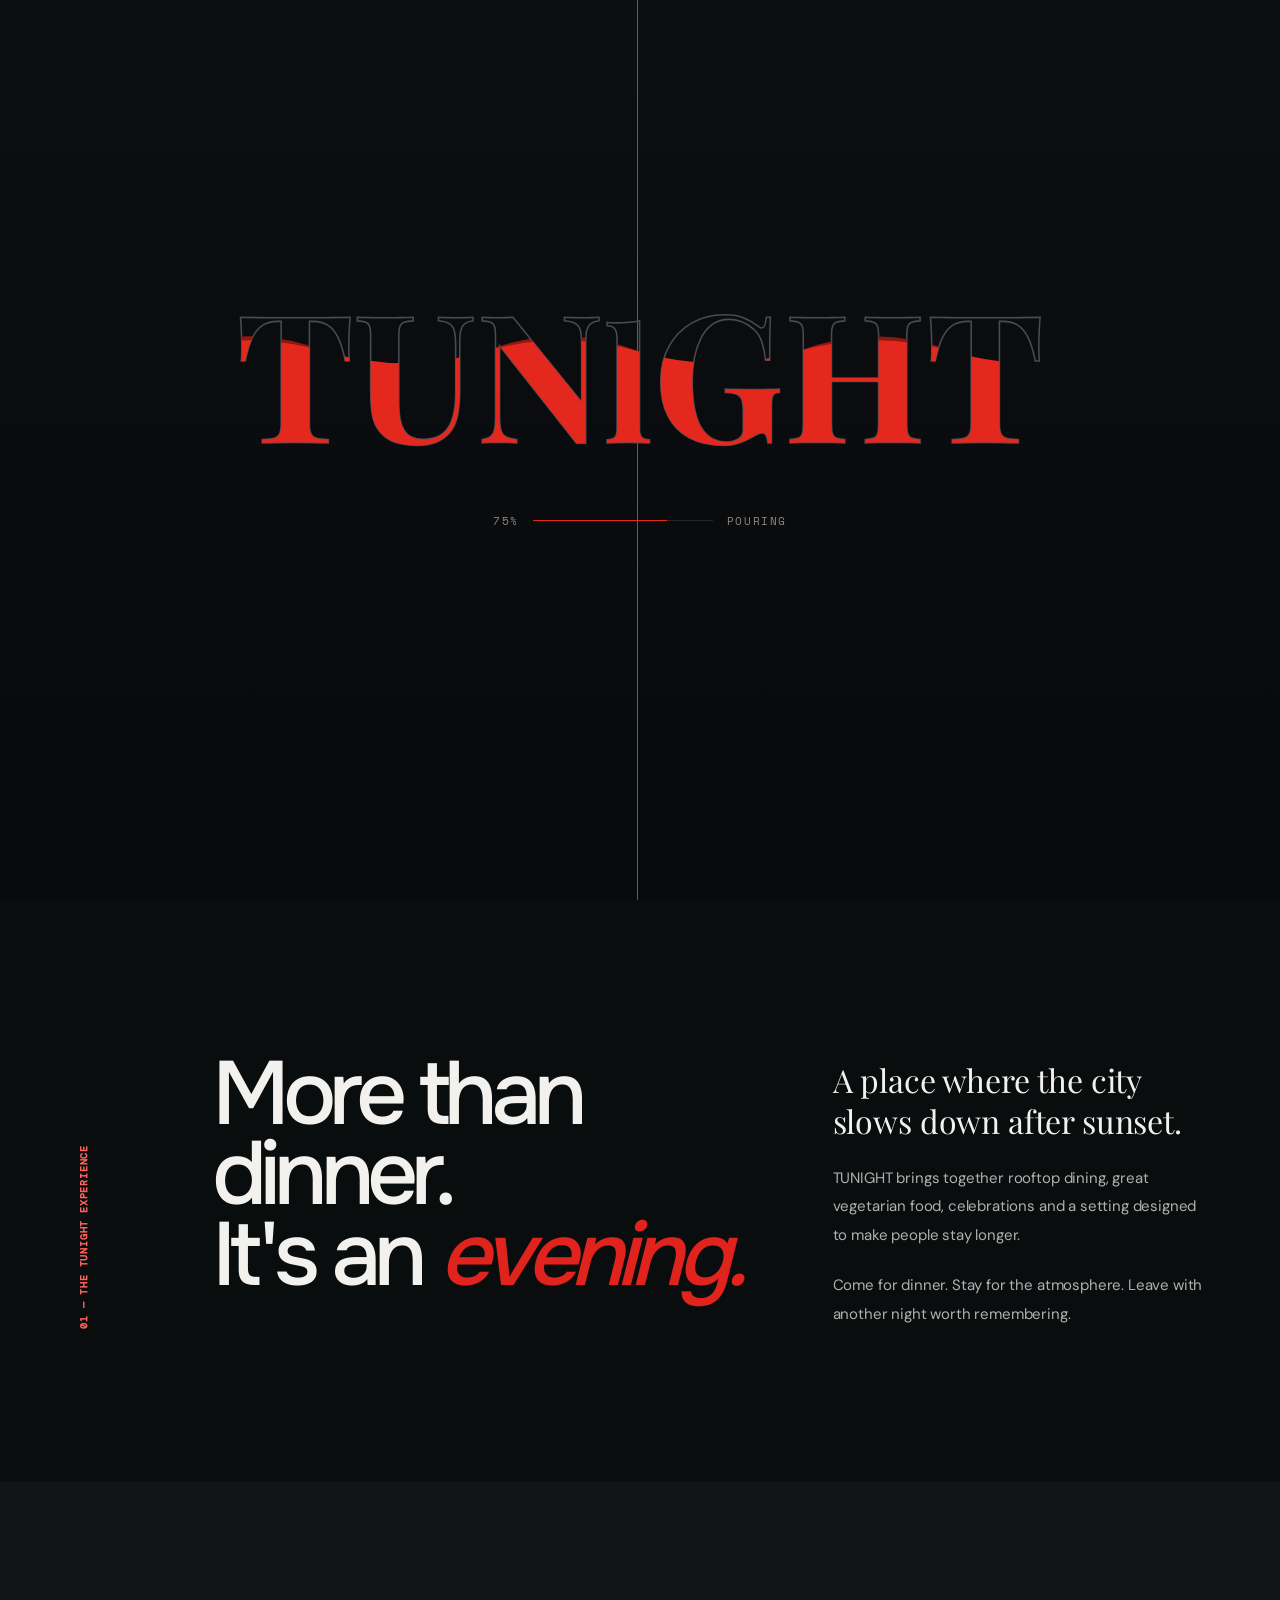
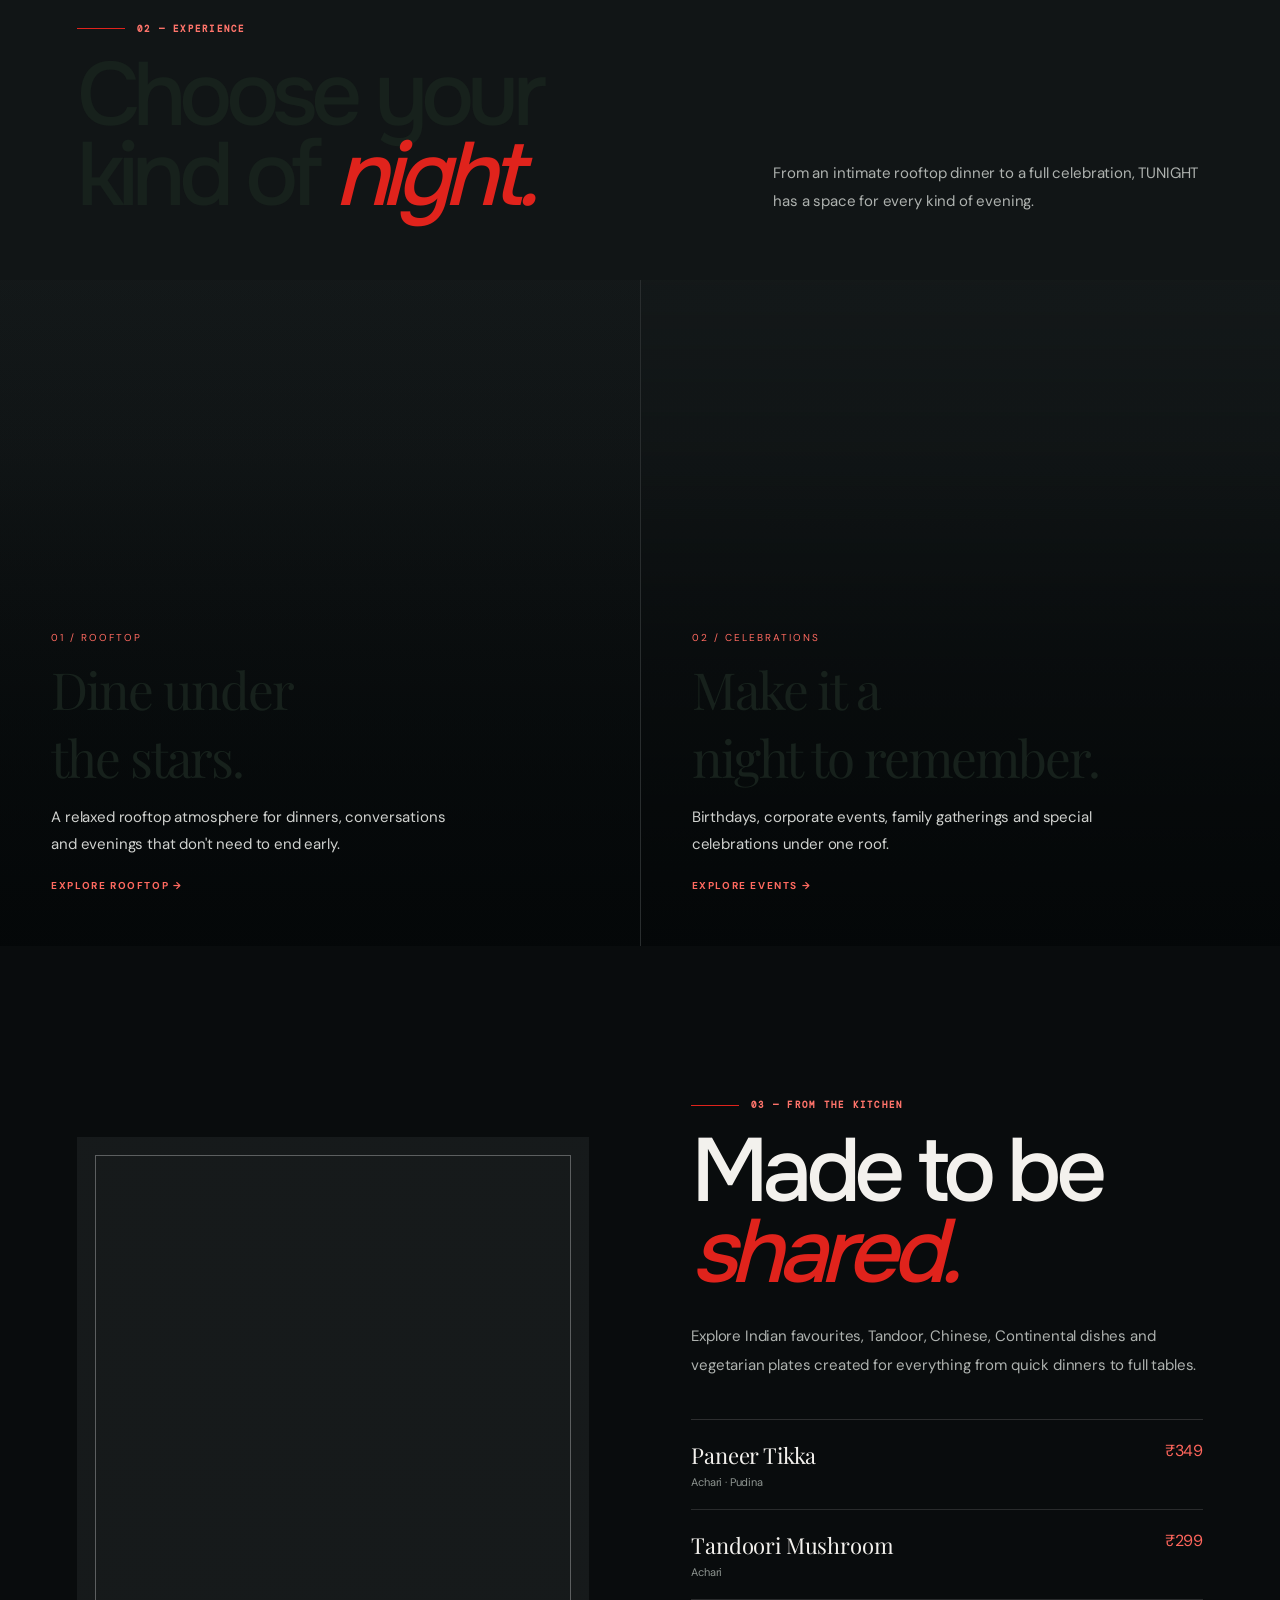
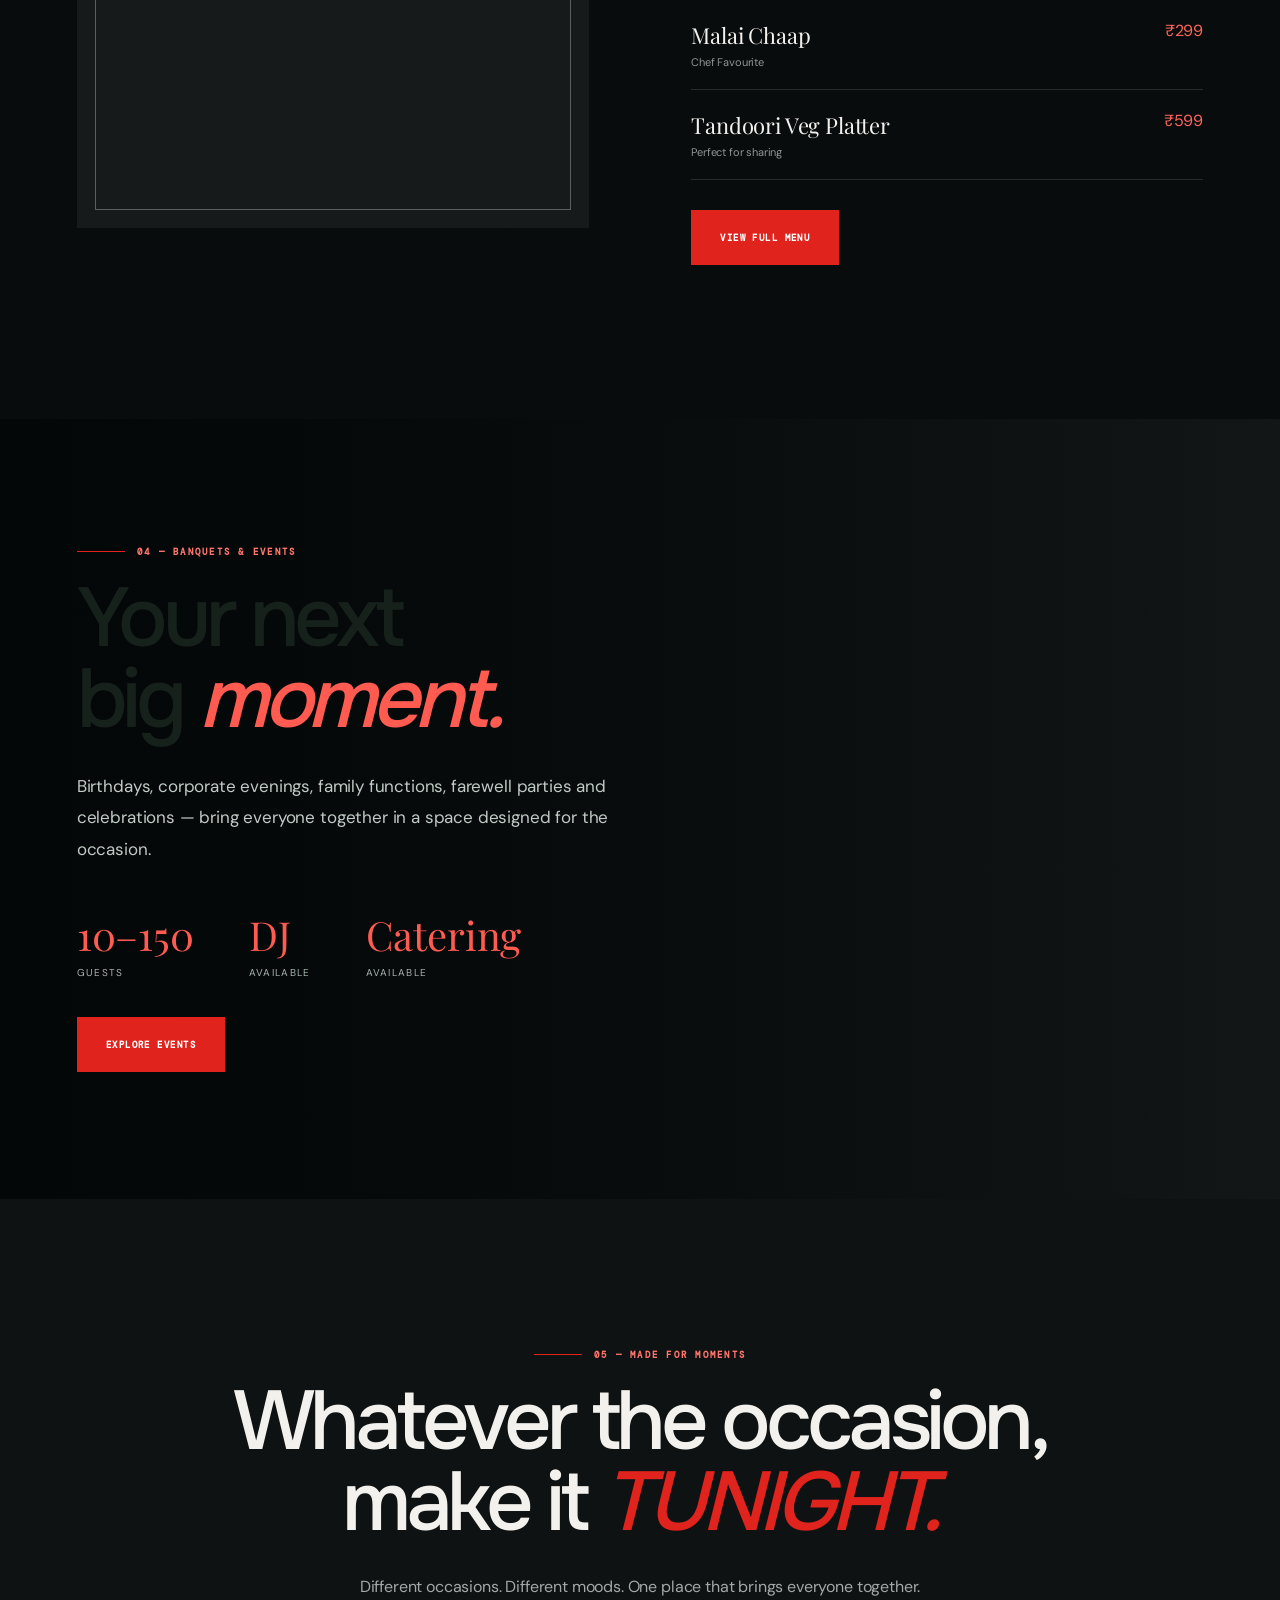
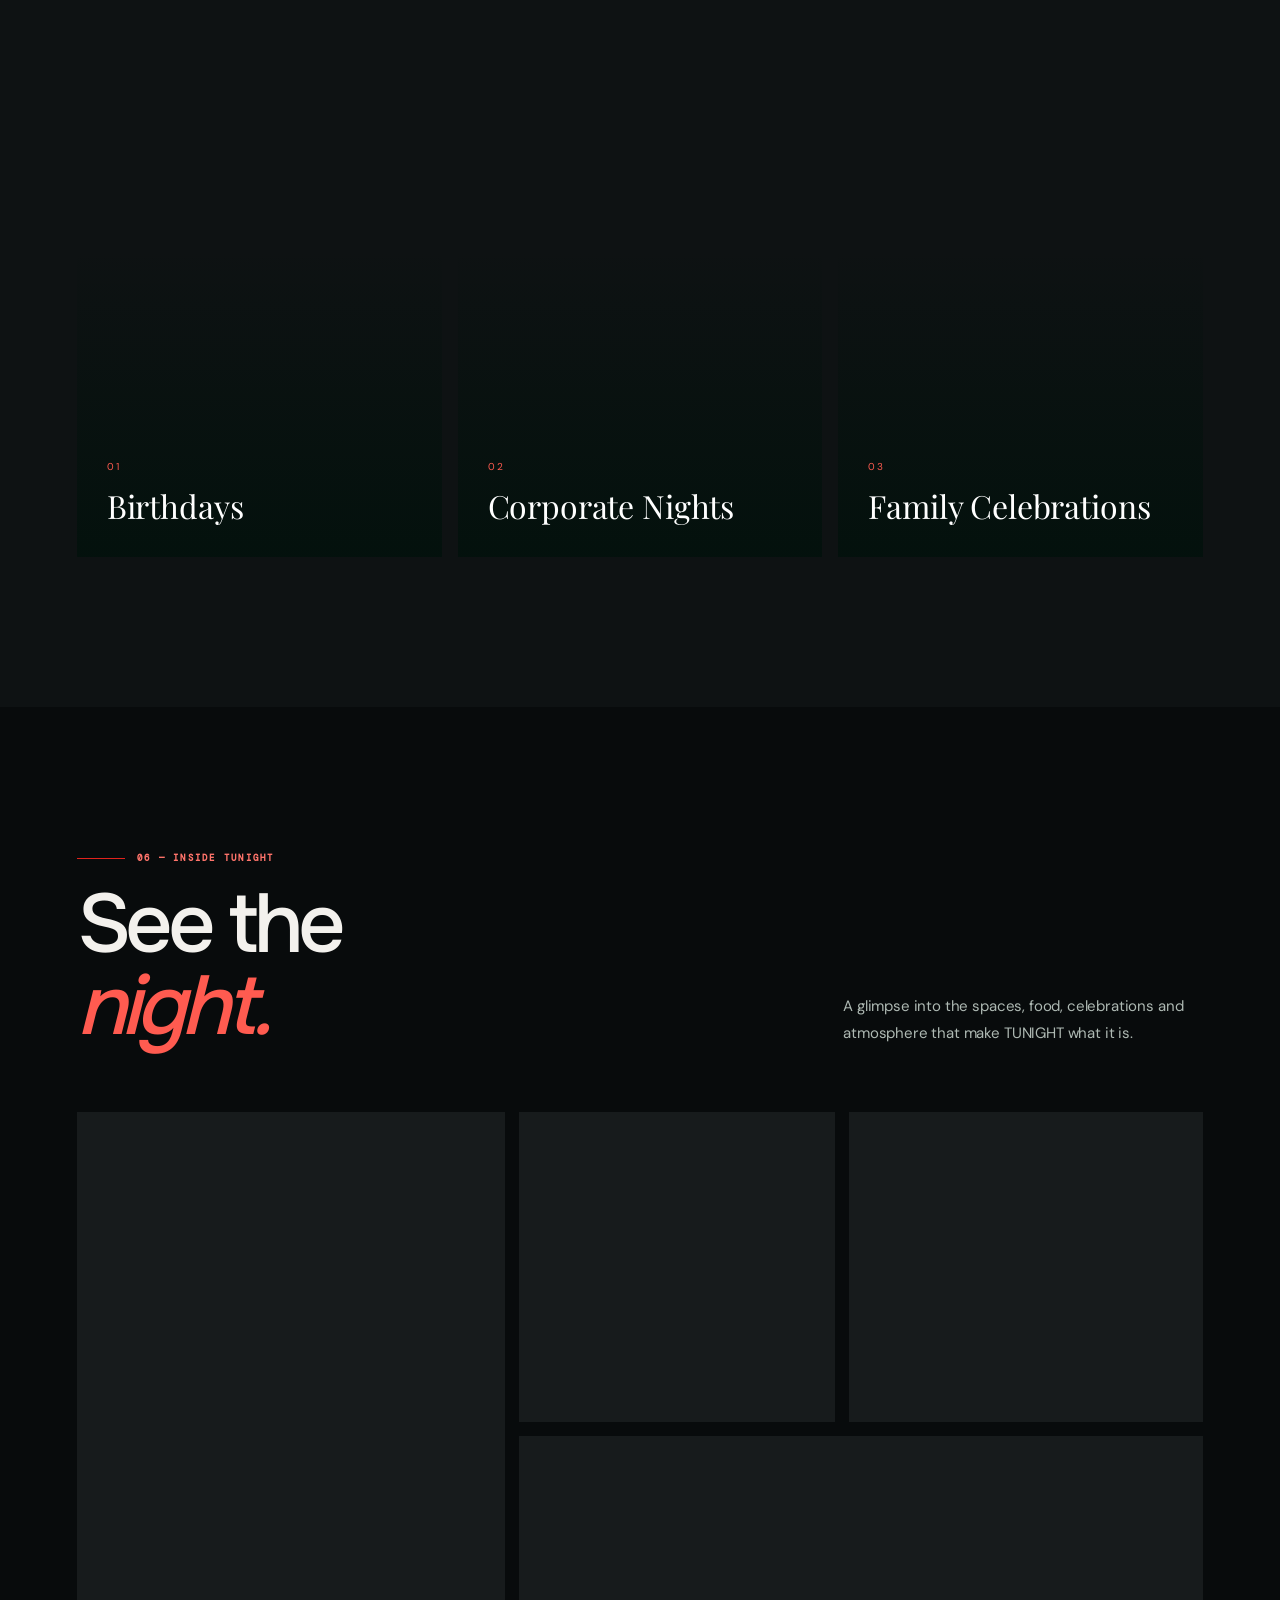
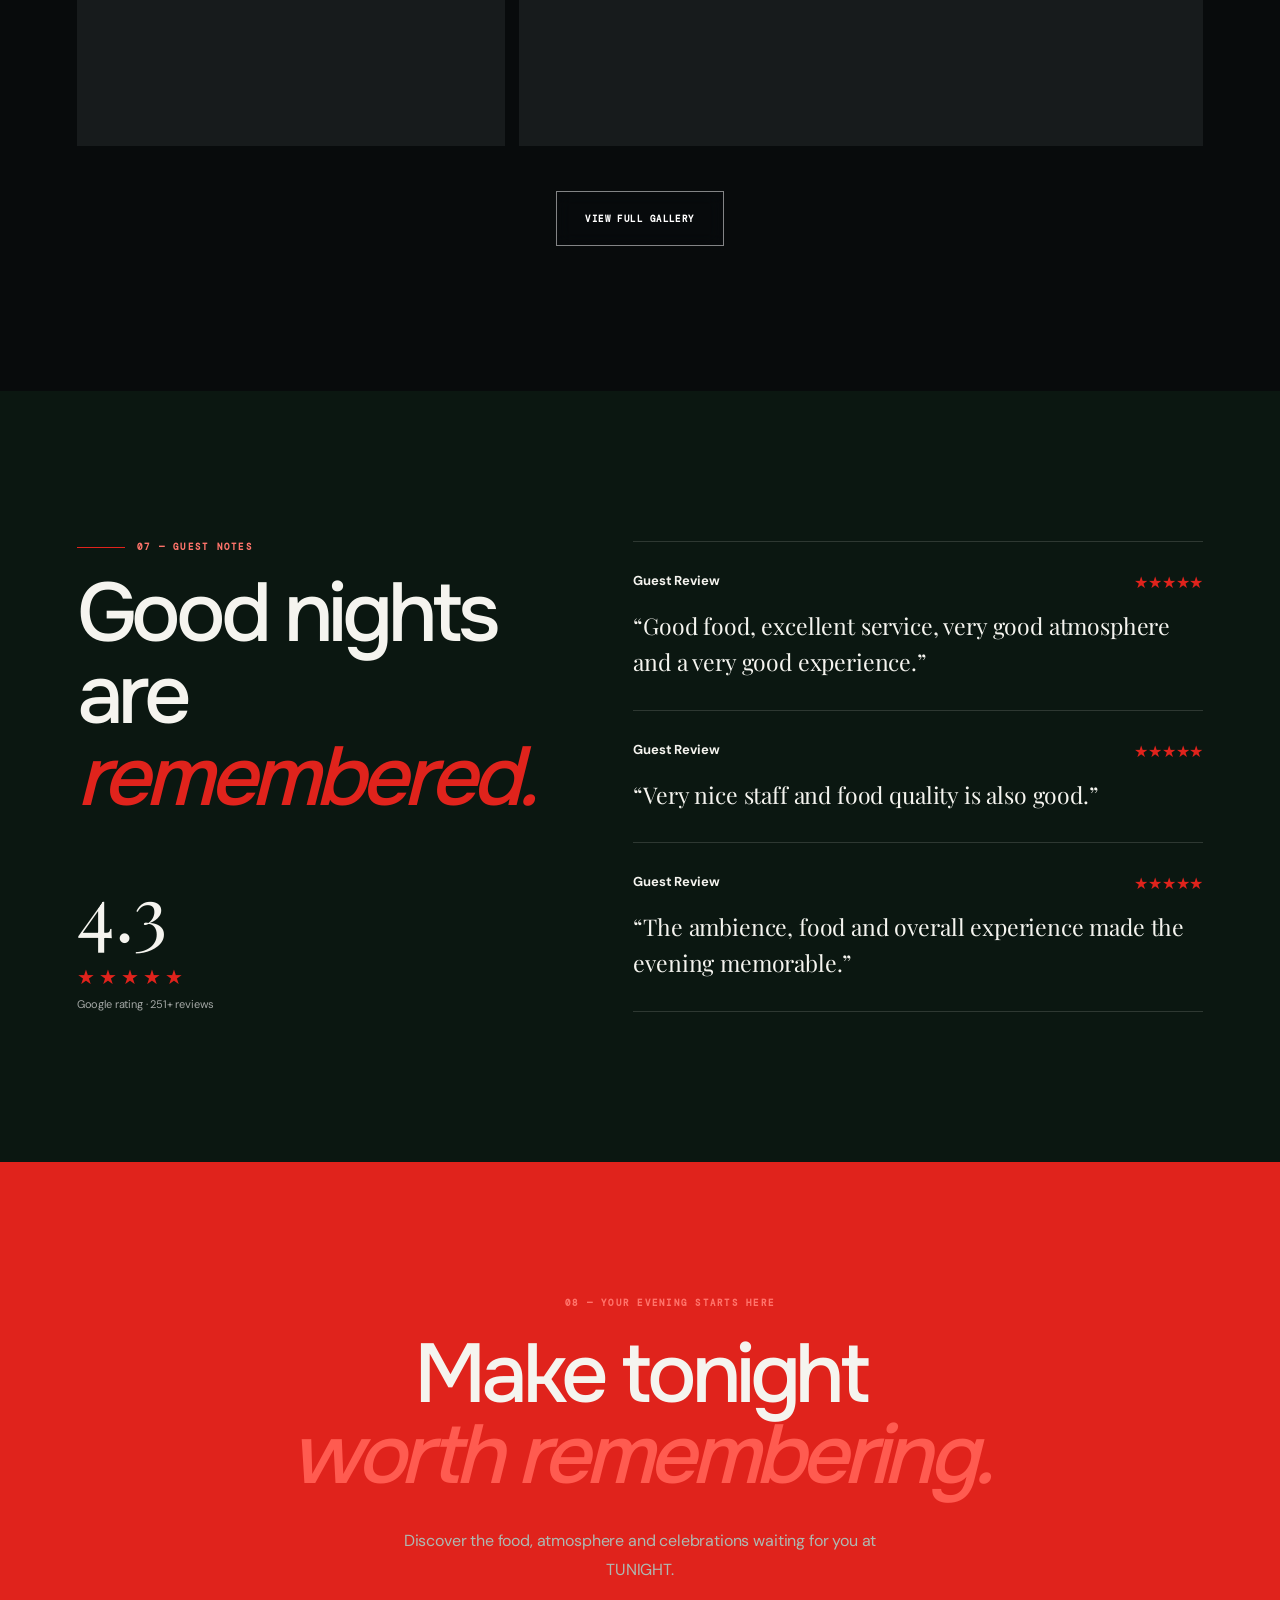
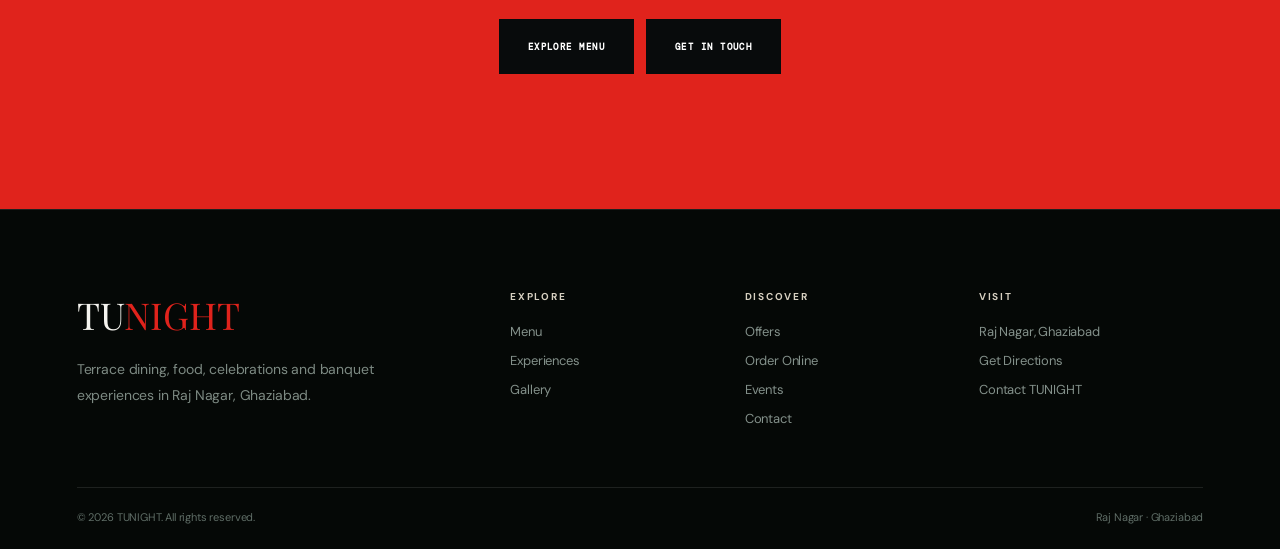
==== commit 623fbb9c: "Hide navigation menu while preserving TUNIGHT homepage design" ====
--- a/index.html
+++ b/index.html
@@ -1381,6 +1381,17 @@
 @media(prefers-reduced-motion:reduce){html{scroll-behavior:auto}.hero-photo img{animation:none!important}.reveal-ready [data-reveal]{opacity:1;transform:none;transition:none}}
 </style>
   <link rel="stylesheet" href="global.css?v=20261017">
+
+<style id="tunight-no-navigation-menu">
+/* Keep the brand mark, remove the navigation/menu UI on every screen. */
+.header { border-bottom: 0 !important; }
+.header .nav-links,
+.header .nav-right,
+.header .menu-button,
+.mobile-menu { display: none !important; }
+.header .nav { justify-content: flex-start !important; }
+</style>
+
 </head>
 
 <body>
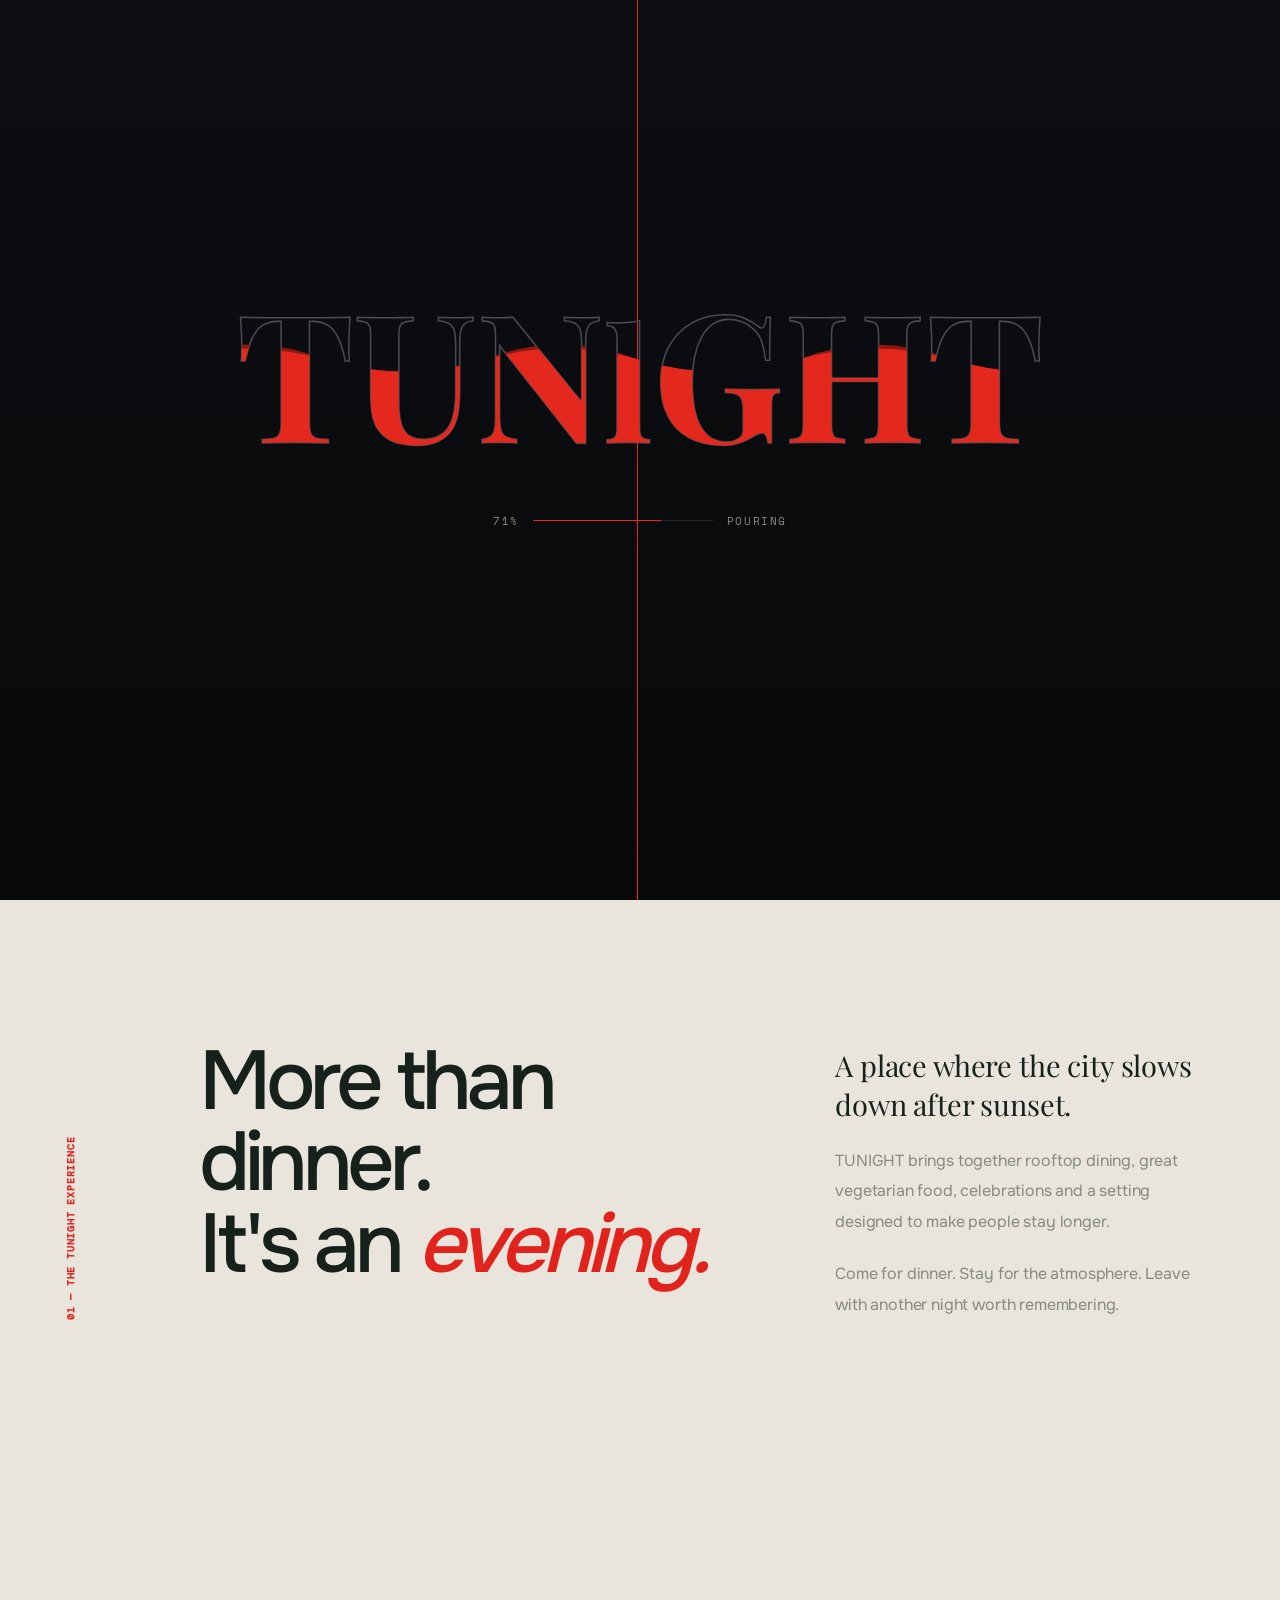
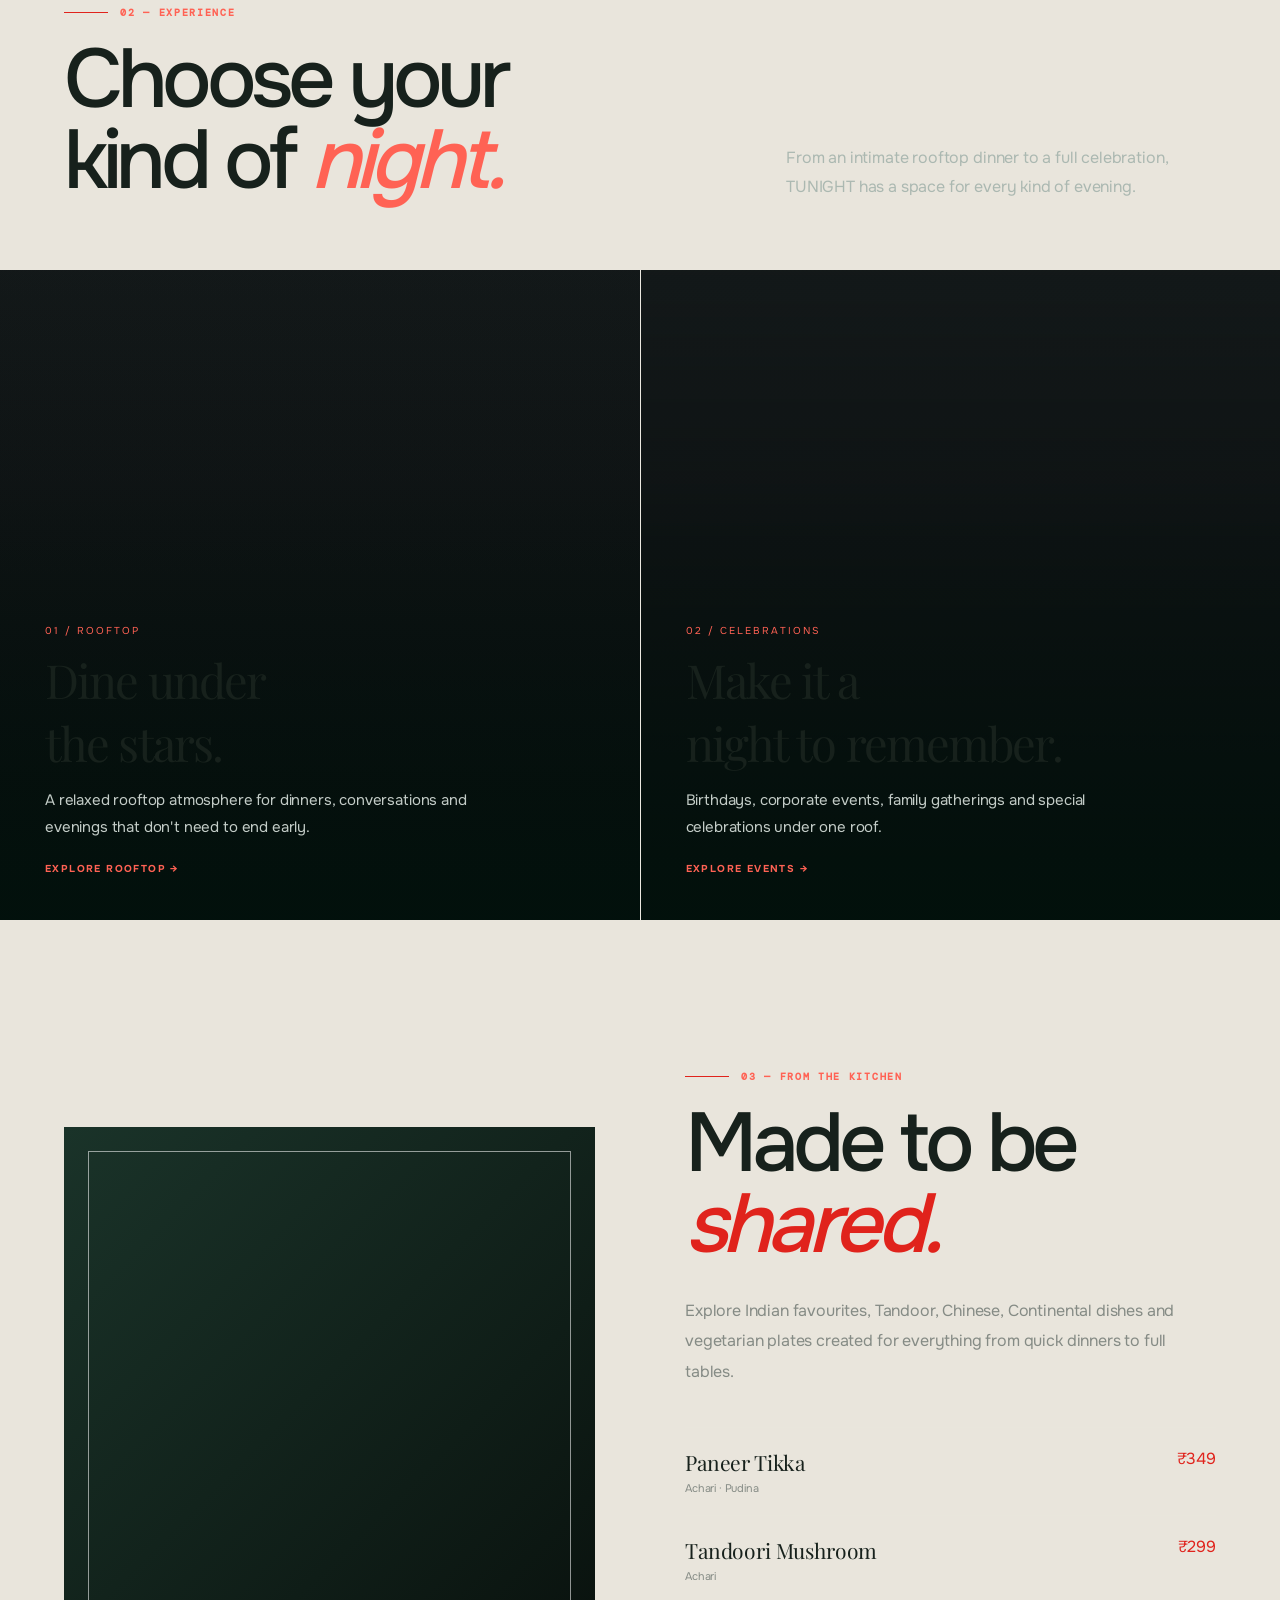
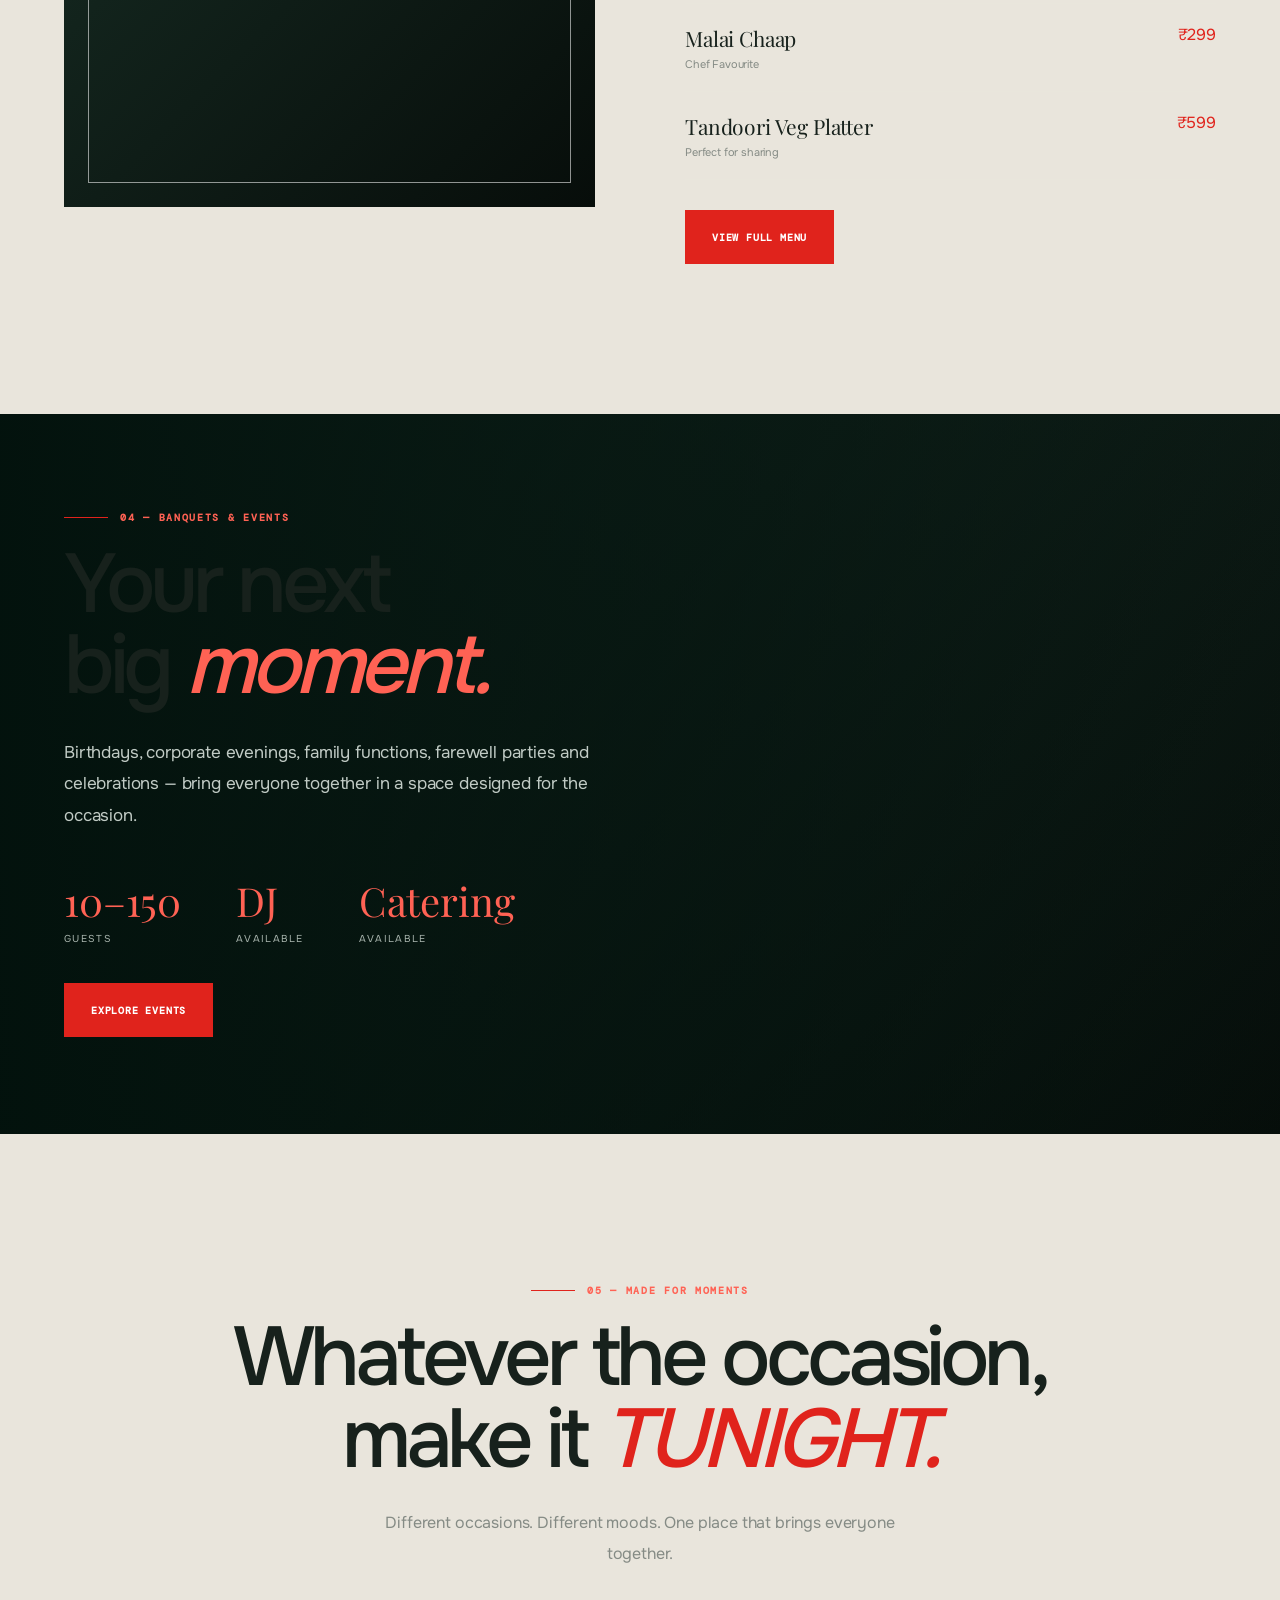
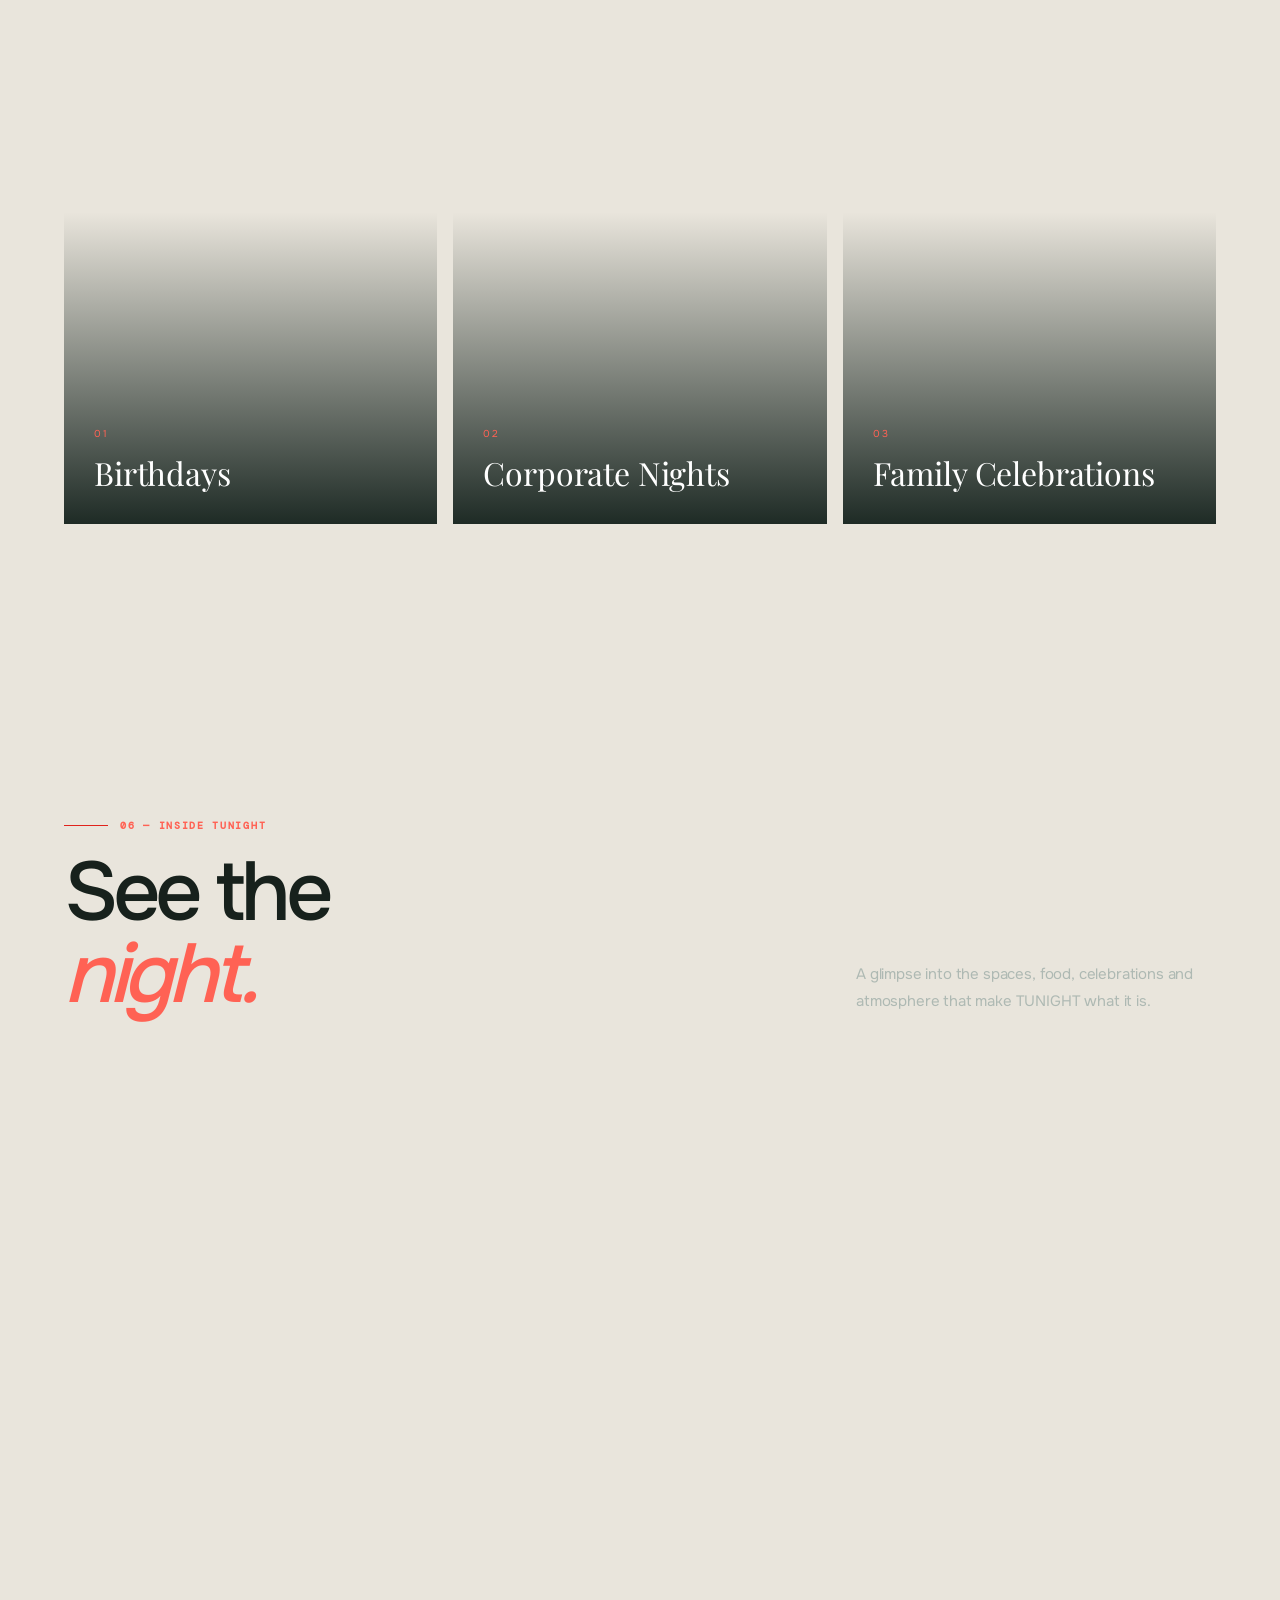
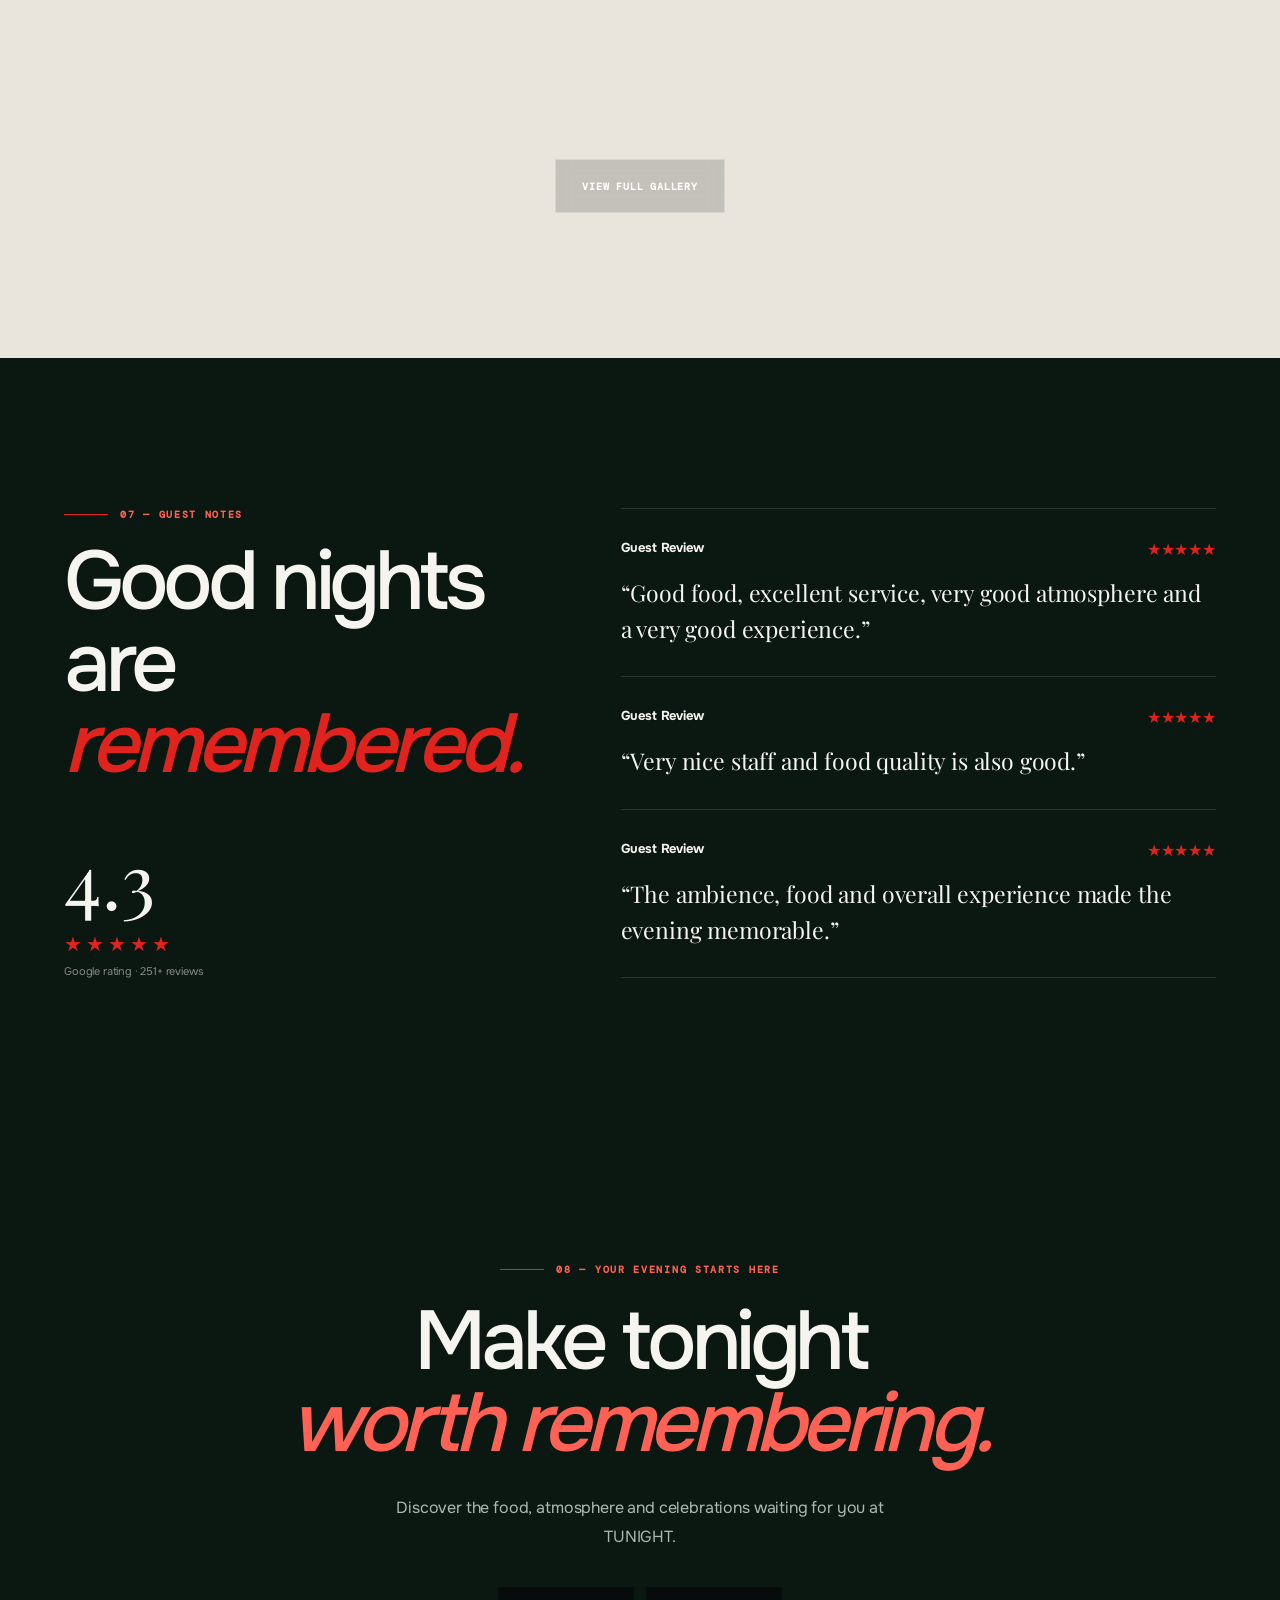
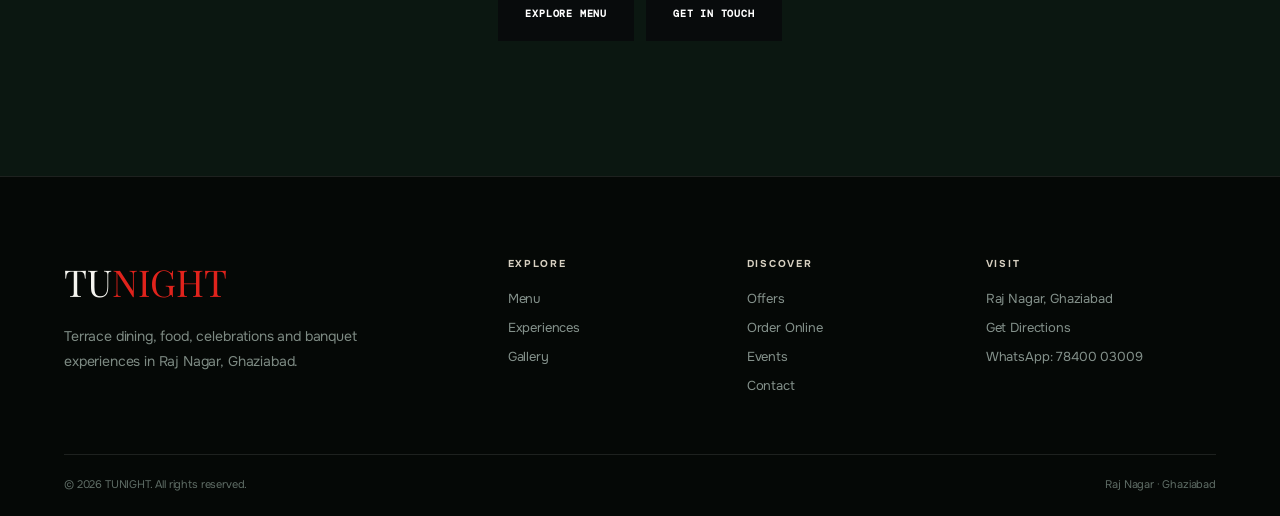
==== commit 87ce3a65: "Improve TUNIGHT homepage UX, SEO, imagery and navigation" ====
--- a/index.html
+++ b/index.html
@@ -4,7 +4,13 @@
 <meta charset="UTF-8">
 <meta name="viewport" content="width=device-width, initial-scale=1.0">
 
-<title>TUNIGHT — Terrace Restro & Banquet</title>
+<title>TUNIGHT | Rooftop Dining & Banquets in Raj Nagar, Ghaziabad</title>
+<meta name="description" content="Discover TUNIGHT Terrace Restro & Banquet in Raj Nagar, Ghaziabad — rooftop dining, Indian favourites, celebrations and banquet events. Explore the menu or enquire on WhatsApp.">
+<meta name="theme-color" content="#09271d">
+<meta property="og:type" content="website">
+<meta property="og:title" content="TUNIGHT — Terrace Dining & Celebrations">
+<meta property="og:description" content="Rooftop dining, memorable evenings and celebrations in Raj Nagar, Ghaziabad.">
+<meta name="twitter:card" content="summary_large_image">
 
 <link rel="preconnect" href="https://fonts.googleapis.com">
 <link rel="preconnect" href="https://fonts.gstatic.com" crossorigin>
@@ -1380,18 +1386,42 @@
 @media(max-width:600px){.container{width:88%}.hero-content{padding-top:90px}.hero h1{font-size:clamp(52px,15vw,82px)}.hero-text{font-size:14px;margin-top:25px}.hero-buttons{flex-wrap:wrap;margin-top:28px}.button{padding:0 18px;min-height:49px}.hero-bottom{bottom:17px}.hero-bottom-inner{font-size:8px}.intro-grid{grid-template-columns:1fr;gap:24px}.vertical{writing-mode:initial;transform:none}.menu-hero,.story-hero{min-height:72svh}.header-button{padding:12px 13px}.logo{font-size:22px}}
 @media(prefers-reduced-motion:reduce){html{scroll-behavior:auto}.hero-photo img{animation:none!important}.reveal-ready [data-reveal]{opacity:1;transform:none;transition:none}}
 </style>
-  <link rel="stylesheet" href="global.css?v=20261017">
-
-<style id="tunight-no-navigation-menu">
-/* Keep the brand mark, remove the navigation/menu UI on every screen. */
-.header { border-bottom: 0 !important; }
-.header .nav-links,
-.header .nav-right,
-.header .menu-button,
-.mobile-menu { display: none !important; }
-.header .nav { justify-content: flex-start !important; }
+  
+
+<style id="tunight-homepage-accessibility">
+#food, #gallery, #visit { scroll-margin-top: 100px; }
+.header { transition: background .25s ease, border-color .25s ease; }
+.mobile-menu[aria-hidden="true"] { visibility: hidden; pointer-events: none; }
+.mobile-menu.open { visibility: visible; pointer-events: auto; }
+a:focus-visible, button:focus-visible { outline: 3px solid var(--gold-light); outline-offset: 4px; }
+@media (max-width: 850px) {
+  .header .nav-links, .header .header-button { display: none; }
+  .header .menu-button { display: flex; align-items: center; justify-content: center; }
+}
+@media (prefers-reduced-motion: reduce) {
+  html { scroll-behavior: auto; }
+  *, *::before, *::after { animation-duration: .01ms !important; animation-iteration-count: 1 !important; transition-duration: .01ms !important; }
+}
 </style>
 
+<script type="application/ld+json">
+{
+  "@context": "https://schema.org",
+  "@type": "Restaurant",
+  "name": "TUNIGHT Terrace Restro & Banquet",
+  "telephone": "+91-78400-03009",
+  "servesCuisine": ["Indian", "North Indian", "Chinese", "Pizza"],
+  "address": {
+    "@type": "PostalAddress",
+    "streetAddress": "J-1, Opp. Gaur Central Mall, RDC, Block 1, P & T Colony, Raj Nagar",
+    "addressLocality": "Ghaziabad",
+    "addressRegion": "Uttar Pradesh",
+    "postalCode": "201002",
+    "addressCountry": "IN"
+  },
+  "hasMenu": "menu.html"
+}
+</script>
 </head>
 
 <body>
@@ -1428,7 +1458,7 @@
             TU<span>NIGHT</span>
         </a>
 
-        <nav class="nav-links">
+        <nav class="nav-links" aria-label="Main navigation">
 
             <a href="index.html" class="active">Home</a>
 
@@ -1436,25 +1466,23 @@
 
             <a href="events.html">Experiences</a>
 
-            <a href="gallery.html">Gallery</a>
-
-            <a href="offers.html">Offers</a>
-
-            <a href="contact.html">Contact</a>
+            <a href="#gallery">Gallery</a>
+
+            <a href="menu.html">Offers</a>
+
+            <a href="#visit">Contact</a>
 
         </nav>
 
         <div class="nav-right">
 
-            <a href="cart.html" class="cart">
-                🛒
-            </a>
-
-            <a href="booking.html" class="header-button">
+            <a href="menu.html" class="cart" aria-label="Explore the menu"><span aria-hidden="true">↗</span></a>
+
+            <a href="https://wa.me/917840003009?text=Hi%20TUNIGHT%2C%20I%27d%20like%20to%20enquire%20about%20a%20reservation." target="_blank" rel="noopener noreferrer" class="header-button">
                 Reserve
             </a>
 
-            <button class="menu-button" id="menuOpen">
+            <button class="menu-button" id="menuOpen" type="button" aria-label="Open navigation menu" aria-controls="mobileMenu" aria-expanded="false">
                 ☰
             </button>
 
@@ -1467,7 +1495,7 @@
 
 <!-- MOBILE MENU -->
 
-<div class="mobile-menu" id="mobileMenu">
+<div class="mobile-menu" id="mobileMenu" aria-label="Mobile navigation" aria-hidden="true">
 
     <div class="mobile-menu-top">
 
@@ -1475,7 +1503,7 @@
             TU<span>NIGHT</span>
         </div>
 
-        <button class="mobile-close" id="menuClose">
+        <button class="mobile-close" id="menuClose" type="button" aria-label="Close navigation menu">
             ×
         </button>
 
@@ -1489,26 +1517,26 @@
 
         <a href="events.html">Experiences</a>
 
-        <a href="gallery.html">Gallery</a>
-
-        <a href="offers.html">Offers</a>
-
-        <a href="contact.html">Contact</a>
+        <a href="#gallery">Gallery</a>
+
+        <a href="menu.html">Offers</a>
+
+        <a href="#visit">Contact</a>
 
     </nav>
 
 </div>
 
 
-<!-- HERO -->
+<!-- HERO: hosted editorial ambience image; swap for venue-owned photography when available -->
 
 <section class="hero">
 
     <div class="hero-photo photo">
 
         <img
-            src="assets/images/hero.jpg"
-            alt="TUNIGHT Terrace Restro and Banquet">
+            src="https://images.unsplash.com/photo-1517248135467-4c7edcad34c4?auto=format&fit=crop&w=2200&q=88"
+            alt="Warmly lit restaurant dining ambience" fetchpriority="high" decoding="async">
 
     </div>
 
@@ -1644,13 +1672,13 @@
 
     <div class="experience-grid">
 
-        <a href="rooftop.html" class="experience-card">
+        <a href="#experience" class="experience-card">
 
             <div class="photo">
 
                 <img
-                    src="assets/images/rooftop.jpg"
-                    alt="TUNIGHT rooftop">
+                    src="https://images.unsplash.com/photo-1514933651103-005eec06c04b?auto=format&fit=crop&w=1600&q=85"
+                    alt="Rooftop restaurant ambience" loading="lazy" decoding="async">
 
             </div>
 
@@ -1684,8 +1712,8 @@
             <div class="photo">
 
                 <img
-                    src="assets/images/banquet.jpg"
-                    alt="TUNIGHT banquet">
+                    src="https://images.unsplash.com/photo-1519167758481-83f550bb49b3?auto=format&fit=crop&w=1800&q=85"
+                    alt="Banquet and celebration venue inspiration" loading="lazy" decoding="async">
 
             </div>
 
@@ -1720,15 +1748,15 @@
 
 <!-- FOOD -->
 
-<section class="food">
+<section class="food" id="food">
 
     <div class="container food-grid">
 
         <div class="food-image photo">
 
             <img
-                src="assets/images/food-01.jpg"
-                alt="TUNIGHT food">
+                src="https://images.unsplash.com/photo-1540189549336-e6e99c3679fe?auto=format&fit=crop&w=1400&q=85"
+                alt="Freshly prepared food presentation" loading="lazy" decoding="async">
 
         </div>
 
@@ -1848,8 +1876,8 @@
     <div class="banquet-photo photo">
 
         <img
-            src="assets/images/banquet-main.jpg"
-            alt="TUNIGHT banquet hall">
+            src="https://images.unsplash.com/photo-1511795409834-ef04bbd61622?auto=format&fit=crop&w=1800&q=85"
+            alt="Banquet celebration setup" loading="lazy" decoding="async">
 
     </div>
 
@@ -1956,13 +1984,13 @@
 
         <div class="occasion-grid">
 
-            <a href="events.html#birthdays" class="occasion">
+            <a href="events.html#experiences" class="occasion">
 
                 <div class="photo">
 
                     <img
-                        src="assets/images/event-01.jpg"
-                        alt="Birthday celebration">
+                        src="https://images.unsplash.com/photo-1530103862676-de8c9debad1d?auto=format&fit=crop&w=1200&q=85"
+                        alt="Birthday celebration inspiration" loading="lazy" decoding="async">
 
                 </div>
 
@@ -1981,13 +2009,13 @@
             </a>
 
 
-            <a href="events.html#corporate" class="occasion">
+            <a href="events.html#experiences" class="occasion">
 
                 <div class="photo">
 
                     <img
-                        src="assets/images/event-02.jpg"
-                        alt="Corporate event">
+                        src="https://images.unsplash.com/photo-1517457373958-b7bdd4587205?auto=format&fit=crop&w=1200&q=85"
+                        alt="Corporate gathering inspiration" loading="lazy" decoding="async">
 
                 </div>
 
@@ -2006,13 +2034,13 @@
             </a>
 
 
-            <a href="events.html#family" class="occasion">
+            <a href="events.html#experiences" class="occasion">
 
                 <div class="photo">
 
                     <img
-                        src="assets/images/event-03.jpg"
-                        alt="Family celebration">
+                        src="https://images.unsplash.com/photo-1511795409834-ef04bbd61622?auto=format&fit=crop&w=1200&q=85"
+                        alt="Family celebration inspiration" loading="lazy" decoding="async">
 
                 </div>
 
@@ -2039,7 +2067,7 @@
 
 <!-- GALLERY -->
 
-<section class="gallery">
+<section class="gallery" id="gallery">
 
     <div class="container">
 
@@ -2068,38 +2096,38 @@
 
         <div class="gallery-grid">
 
-            <a href="gallery.html" class="gallery-item tall photo">
+            <a href="#gallery" class="gallery-item tall photo">
 
                 <img
-                    src="assets/images/gallery-01.jpg"
-                    alt="TUNIGHT gallery">
+                    src="https://images.unsplash.com/photo-1517248135467-4c7edcad34c4?auto=format&fit=crop&w=1400&q=85"
+                    alt="Restaurant interior and dining ambience" loading="lazy" decoding="async">
 
             </a>
 
 
-            <a href="gallery.html" class="gallery-item photo">
+            <a href="#gallery" class="gallery-item photo">
 
                 <img
-                    src="assets/images/gallery-02.jpg"
-                    alt="TUNIGHT ambience">
+                    src="https://images.unsplash.com/photo-1514933651103-005eec06c04b?auto=format&fit=crop&w=1200&q=85"
+                    alt="Warm restaurant ambience" loading="lazy" decoding="async">
 
             </a>
 
 
-            <a href="gallery.html" class="gallery-item photo">
+            <a href="#gallery" class="gallery-item photo">
 
                 <img
-                    src="assets/images/gallery-03.jpg"
-                    alt="TUNIGHT dining">
+                    src="https://images.unsplash.com/photo-1414235077428-338989a2e8c0?auto=format&fit=crop&w=1200&q=85"
+                    alt="Restaurant dining presentation" loading="lazy" decoding="async">
 
             </a>
 
 
-            <a href="gallery.html" class="gallery-item wide photo">
+            <a href="#gallery" class="gallery-item wide photo">
 
                 <img
-                    src="assets/images/gallery-04.jpg"
-                    alt="TUNIGHT celebration">
+                    src="https://images.unsplash.com/photo-1519167758481-83f550bb49b3?auto=format&fit=crop&w=1600&q=85"
+                    alt="Celebration and banquet setup" loading="lazy" decoding="async">
 
             </a>
 
@@ -2108,7 +2136,7 @@
 
         <div class="gallery-more">
 
-            <a href="gallery.html" class="button button-outline">
+            <a href="#gallery" class="button button-outline">
                 View Full Gallery
             </a>
 
@@ -2254,7 +2282,7 @@
                 Explore Menu
             </a>
 
-            <a href="contact.html" class="button button-outline">
+            <a href="#visit" class="button button-outline">
                 Get In Touch
             </a>
 
@@ -2267,7 +2295,7 @@
 
 <!-- FOOTER -->
 
-<footer class="footer">
+<footer class="footer" id="visit">
 
     <div class="container footer-grid">
 
@@ -2301,7 +2329,7 @@
                     Experiences
                 </a>
 
-                <a href="gallery.html">
+                <a href="#gallery">
                     Gallery
                 </a>
 
@@ -2318,11 +2346,11 @@
 
             <div class="footer-links">
 
-                <a href="offers.html">
+                <a href="menu.html">
                     Offers
                 </a>
 
-                <a href="cart.html">
+                <a href="menu.html">
                     Order Online
                 </a>
 
@@ -2330,7 +2358,7 @@
                     Events
                 </a>
 
-                <a href="contact.html">
+                <a href="#visit">
                     Contact
                 </a>
 
@@ -2347,16 +2375,16 @@
 
             <div class="footer-links">
 
-                <a href="contact.html">
+                <a href="#visit">
                     Raj Nagar, Ghaziabad
                 </a>
 
-                <a href="contact.html">
+                <a href="https://www.google.com/maps/search/?api=1&query=J-1%20Opposite%20Gaur%20Central%20Mall%20RDC%20Raj%20Nagar%20Ghaziabad" target="_blank" rel="noopener noreferrer">
                     Get Directions
                 </a>
 
-                <a href="contact.html">
-                    Contact TUNIGHT
+                <a href="https://wa.me/917840003009" target="_blank" rel="noopener noreferrer">
+                    WhatsApp: 78400 03009
                 </a>
 
             </div>
@@ -2390,25 +2418,40 @@
 menuOpen.addEventListener("click", function(){
 
     mobileMenu.classList.add("open");
-
+    mobileMenu.setAttribute("aria-hidden", "false");
+    menuOpen.setAttribute("aria-expanded", "true");
     document.body.style.overflow = "hidden";
+    menuClose.focus();
 
 });
 
 menuClose.addEventListener("click", function(){
 
     mobileMenu.classList.remove("open");
-
+    mobileMenu.setAttribute("aria-hidden", "true");
+    menuOpen.setAttribute("aria-expanded", "false");
     document.body.style.overflow = "";
+    menuOpen.focus();
 
 });
 
+document.addEventListener("keydown", function(event){
+    if (event.key === "Escape" && mobileMenu.classList.contains("open")) {
+        mobileMenu.classList.remove("open");
+        mobileMenu.setAttribute("aria-hidden", "true");
+        menuOpen.setAttribute("aria-expanded", "false");
+        document.body.style.overflow = "";
+        menuOpen.focus();
+    }
+});
+
 document.querySelectorAll(".mobile-links a").forEach(function(link){
 
     link.addEventListener("click", function(){
 
         mobileMenu.classList.remove("open");
-
+        mobileMenu.setAttribute("aria-hidden", "true");
+        menuOpen.setAttribute("aria-expanded", "false");
         document.body.style.overflow = "";
 
     });
